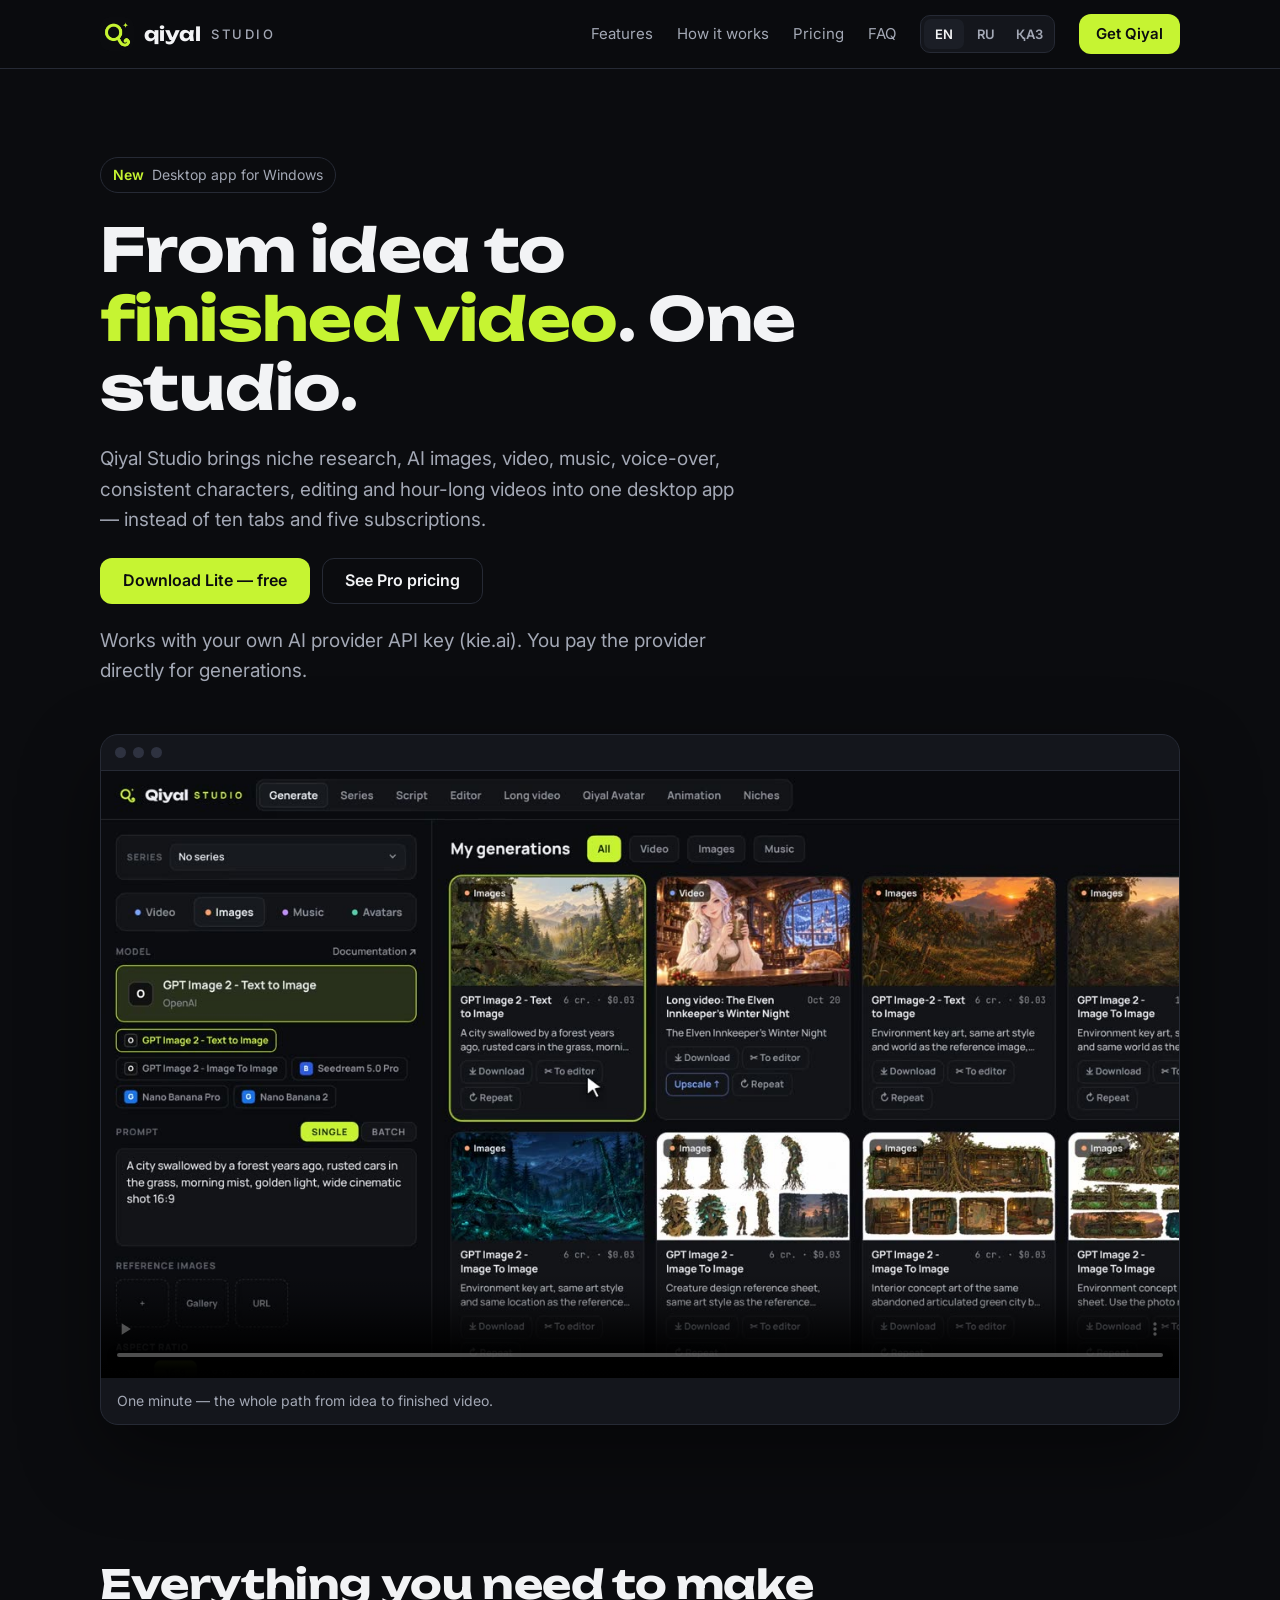
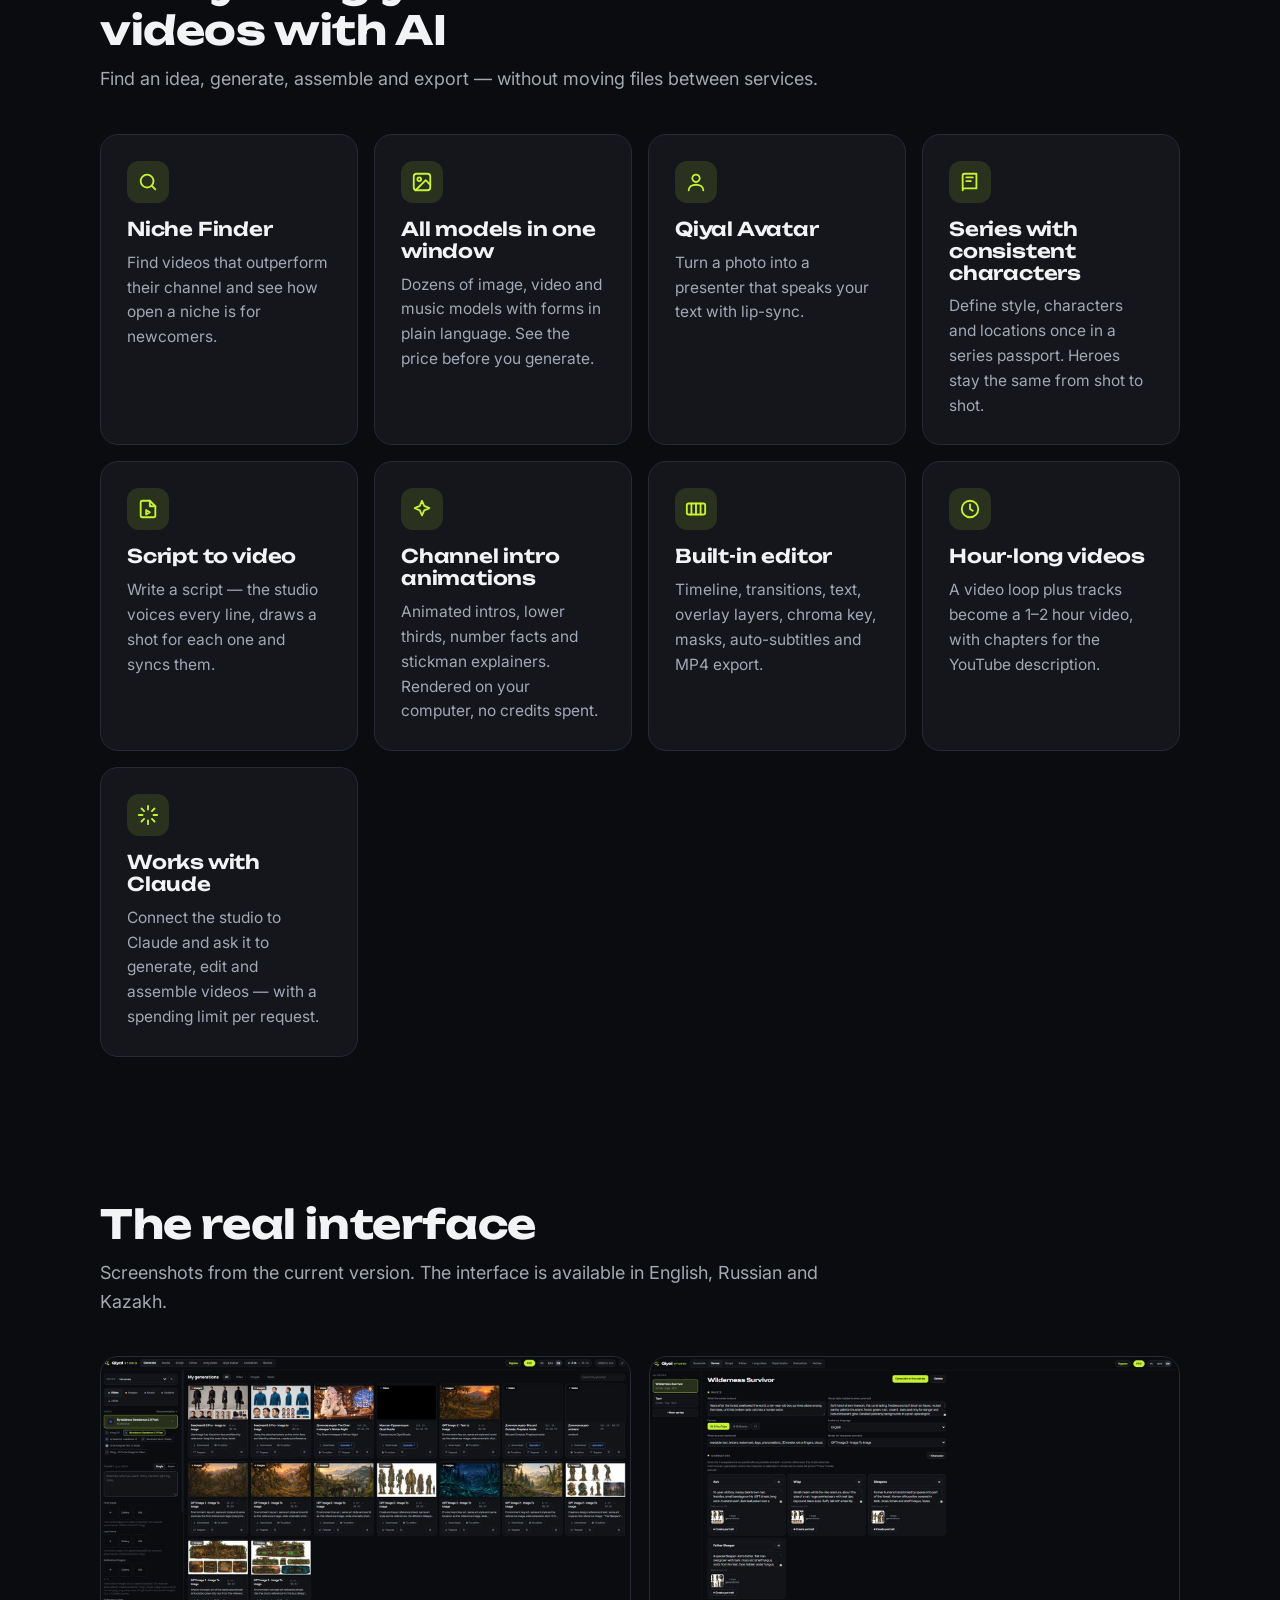
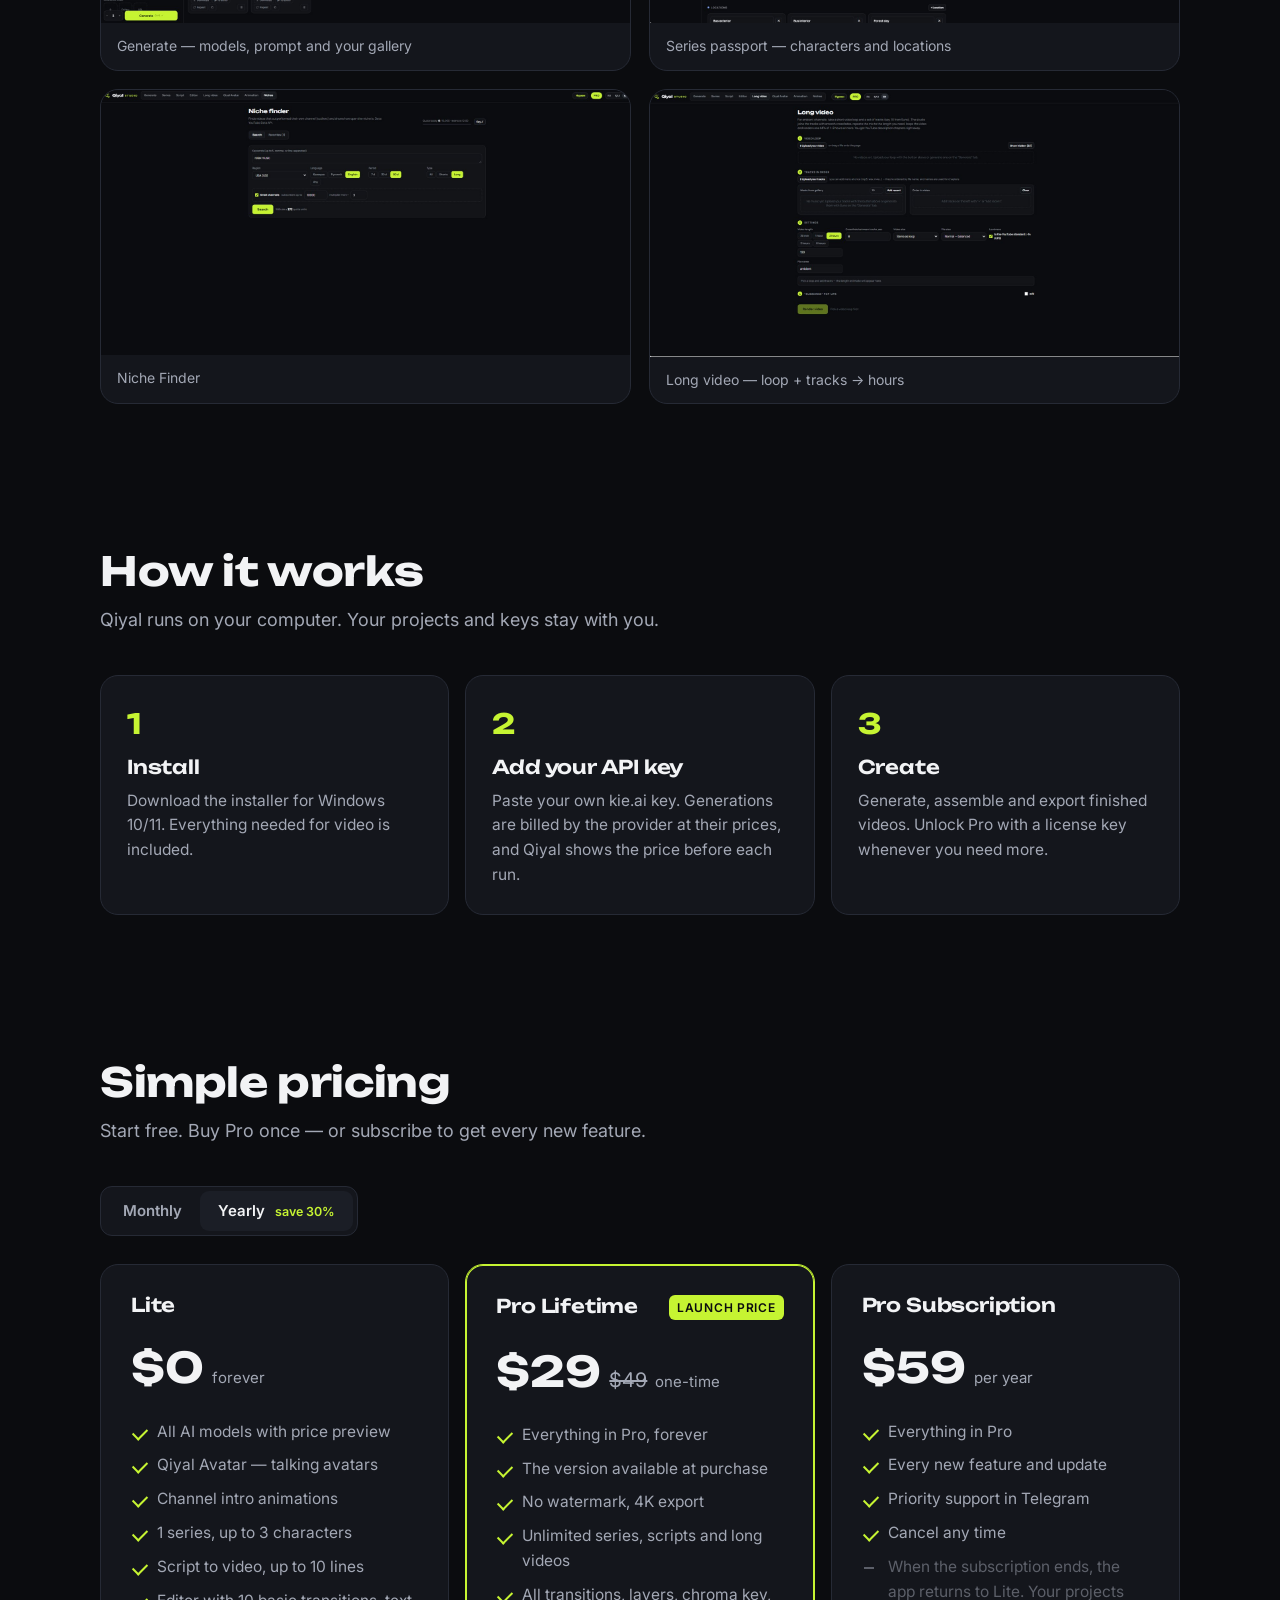
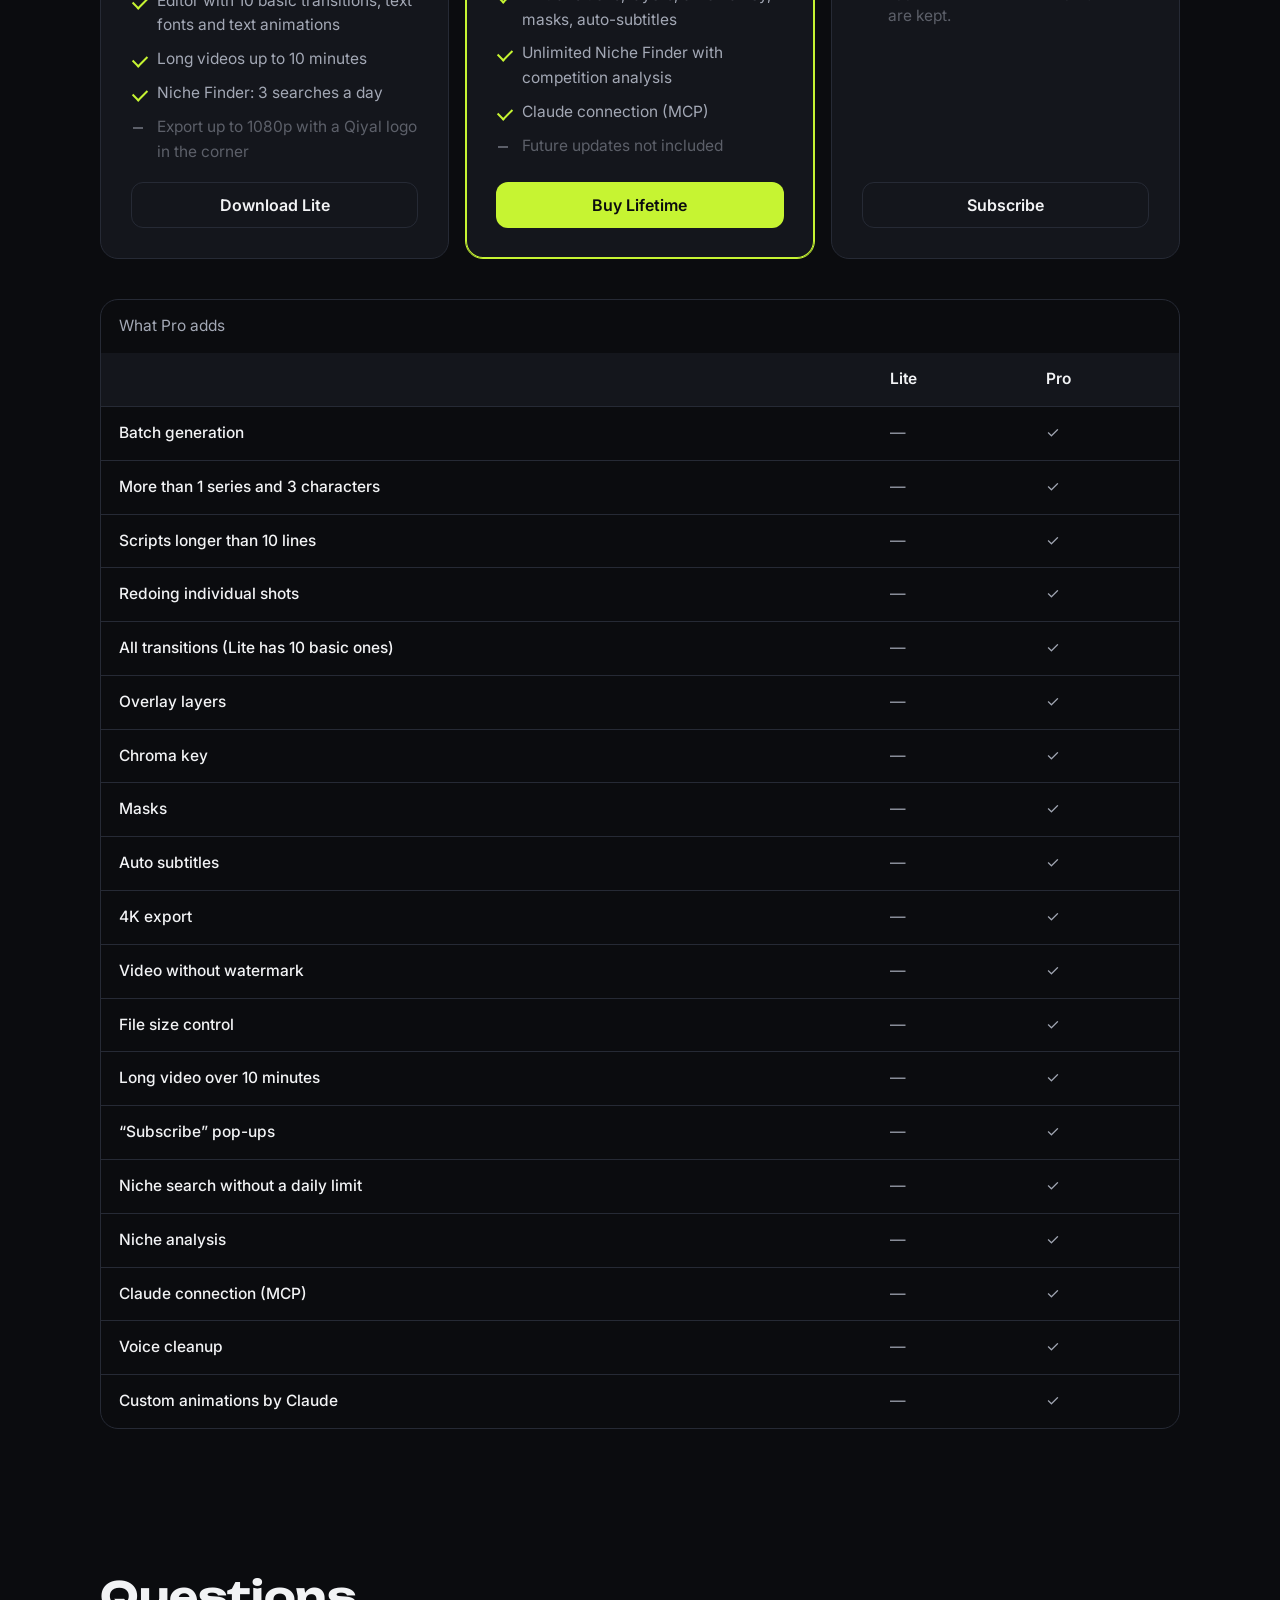
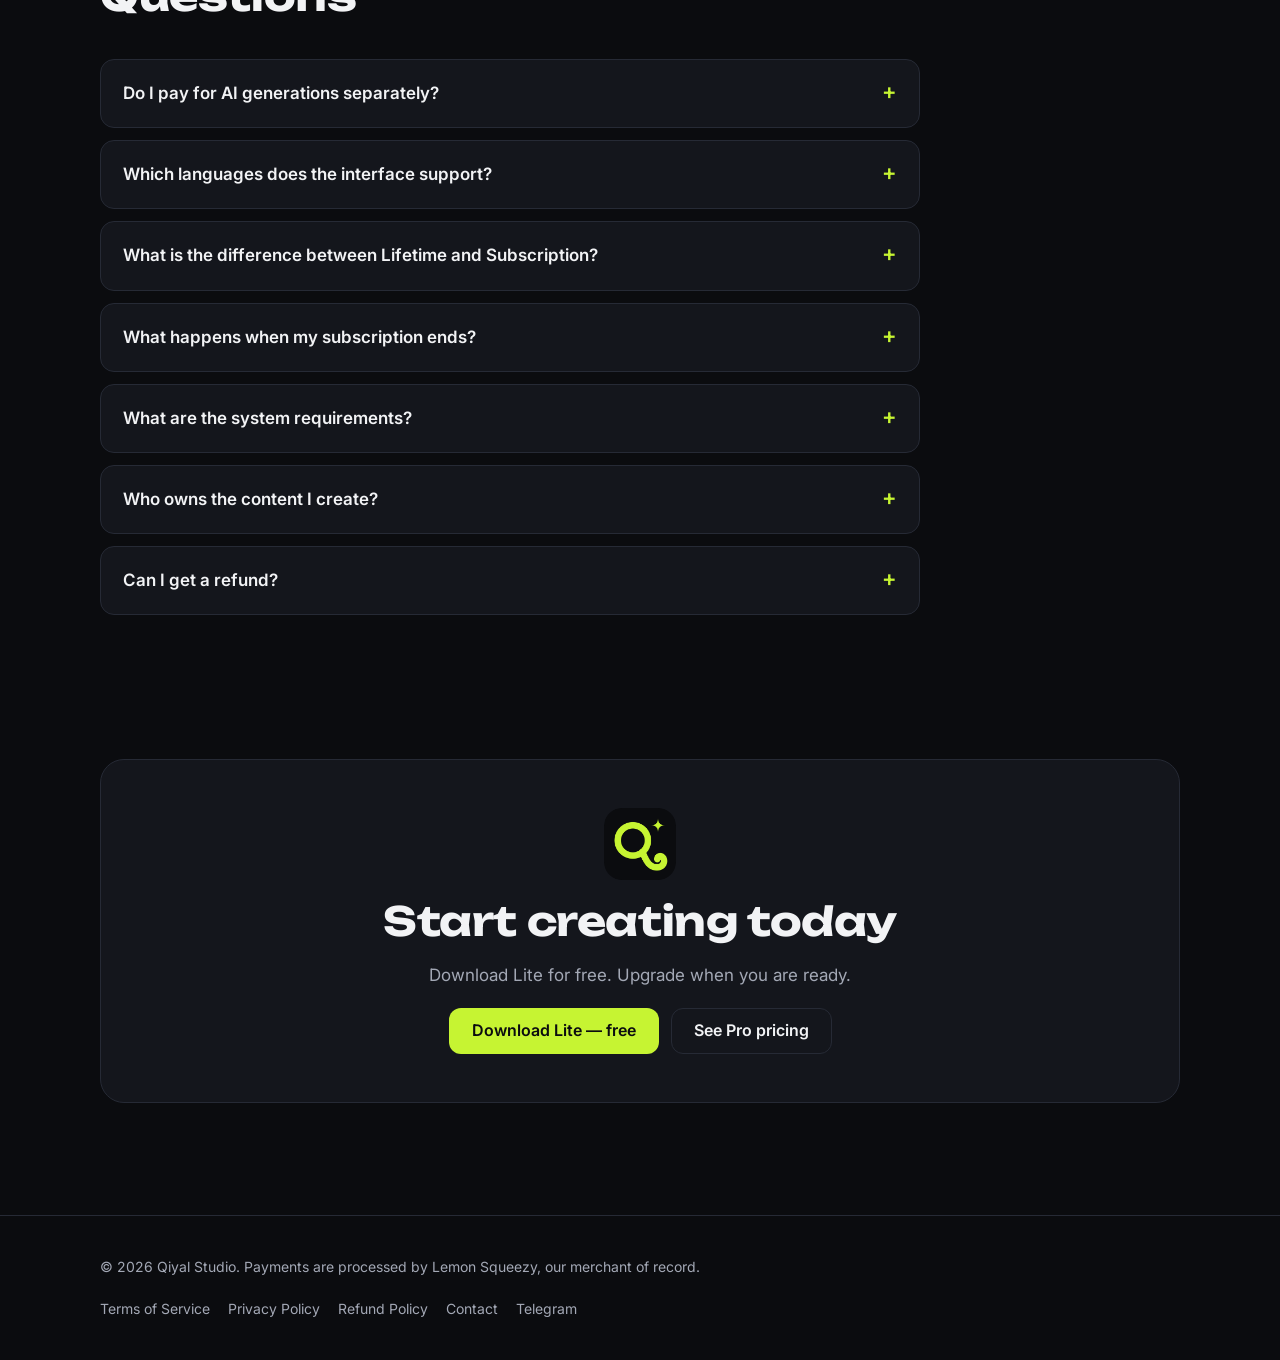
==== index.html @ 86a0d2f8 "Add Qiyal Studio website (EN/RU/KZ) Co-Authored-By: Claude Opus 5.5 <noreply@anthropic.com> Claude-S" ====
<!doctype html>
<html lang="en">
<head>
<meta charset="utf-8">
<meta name="viewport" content="width=device-width, initial-scale=1">
<title>Qiyal Studio — AI content studio for Windows</title>
<meta name="description" content="One desktop app for AI images, video, music, voice, consistent characters, editing and hour-long videos. Bring your own API key.">
<link rel="icon" type="image/png" href="assets/favicon.png">
<link rel="alternate" hreflang="en" href="index.html"><link rel="alternate" hreflang="ru" href="ru/index.html"><link rel="alternate" hreflang="kk" href="kk/index.html">
<link rel="preconnect" href="https://fonts.googleapis.com">
<link rel="preconnect" href="https://fonts.gstatic.com" crossorigin>
<link href="https://fonts.googleapis.com/css2?family=Inter:wght@400;500;600&family=Unbounded:wght@600;700&display=swap" rel="stylesheet">
<link rel="stylesheet" href="style.css">
</head>
<body><script>(function(){try{if(localStorage.getItem('qiyal_lang'))return;var n=(navigator.language||'').toLowerCase();if(n.indexOf('kk')===0)location.replace('kk/');else if(n.indexOf('ru')===0)location.replace('ru/');}catch(e){}})();</script><header class="nav"><div class="wrap">
<a class="brand" href="index.html"><img src="assets/logo.png" alt="">qiyal <span>studio</span></a>
<nav class="nav-links" aria-label="Main"><a href="#features">Features</a><a href="#how">How it works</a><a href="#pricing">Pricing</a><a href="#faq">FAQ</a><div class="langsw" role="group" aria-label="Language"><a href="index.html" data-lang="en" class="on" aria-current="true">EN</a><a href="ru/index.html" data-lang="ru">RU</a><a href="kk/index.html" data-lang="kk">ҚАЗ</a></div><a class="btn btn-primary btn-sm" href="#pricing">Get Qiyal</a></nav>
</div></header>
<main>
<section class="hero"><div class="wrap">
 <div class="hero-copy">
  <span class="eyebrow"><b>New</b> Desktop app for Windows</span>
  <h1>From idea to <em>finished video</em>. One studio.</h1>
  <p>Qiyal Studio brings niche research, AI images, video, music, voice-over, consistent characters, editing and hour-long videos into one desktop app — instead of ten tabs and five subscriptions.</p>
  <div class="cta-row"><a class="btn btn-primary" href="#download">Download Lite — free</a><a class="btn btn-ghost" href="#pricing">See Pro pricing</a></div>
  <p class="note">Works with your own AI provider API key (kie.ai). You pay the provider directly for generations.</p>
 </div>
 <figure class="shot videoshot"><div class="shot-bar" aria-hidden="true"><i></i><i></i><i></i></div>
  <video src="assets/promo_en.mp4" poster="assets/poster_en.jpg" autoplay muted loop playsinline controls preload="metadata" width="1280" height="720"></video>
  <figcaption>One minute — the whole path from idea to finished video.</figcaption></figure>
</div></section>

<section id="features"><div class="wrap">
 <div class="section-head"><h2>Everything you need to make videos with AI</h2><p>Find an idea, generate, assemble and export — without moving files between services.</p></div>
 <div class="grid"><article class="card"><div class="icon"><svg viewBox="0 0 24 24" fill="none" stroke="currentColor" stroke-width="2" stroke-linecap="round" stroke-linejoin="round" aria-hidden="true"><circle cx="11" cy="11" r="7"/><path d="m20 20-3.5-3.5"/></svg></div><h3>Niche Finder</h3><p>Find videos that outperform their channel and see how open a niche is for newcomers.</p></article><article class="card"><div class="icon"><svg viewBox="0 0 24 24" fill="none" stroke="currentColor" stroke-width="2" stroke-linecap="round" stroke-linejoin="round" aria-hidden="true"><rect x="3" y="3" width="18" height="18" rx="3"/><circle cx="9" cy="9" r="2"/><path d="m21 15-5-5L5 21"/></svg></div><h3>All models in one window</h3><p>Dozens of image, video and music models with forms in plain language. See the price before you generate.</p></article><article class="card"><div class="icon"><svg viewBox="0 0 24 24" fill="none" stroke="currentColor" stroke-width="2" stroke-linecap="round" stroke-linejoin="round" aria-hidden="true"><circle cx="12" cy="8" r="4"/><path d="M4 21c0-4 4-6 8-6s8 2 8 6"/></svg></div><h3>Qiyal Avatar</h3><p>Turn a photo into a presenter that speaks your text with lip-sync.</p></article><article class="card"><div class="icon"><svg viewBox="0 0 24 24" fill="none" stroke="currentColor" stroke-width="2" stroke-linecap="round" stroke-linejoin="round" aria-hidden="true"><path d="M4 19.5V5a2 2 0 0 1 2-2h13v16H6a2 2 0 0 0-2 2"/><path d="M8 7h7M8 11h5"/></svg></div><h3>Series with consistent characters</h3><p>Define style, characters and locations once in a series passport. Heroes stay the same from shot to shot.</p></article><article class="card"><div class="icon"><svg viewBox="0 0 24 24" fill="none" stroke="currentColor" stroke-width="2" stroke-linecap="round" stroke-linejoin="round" aria-hidden="true"><path d="M14 3H6a2 2 0 0 0-2 2v14a2 2 0 0 0 2 2h12a2 2 0 0 0 2-2V9z"/><path d="M14 3v6h6"/><path d="m10 13 4 2.5-4 2.5z"/></svg></div><h3>Script to video</h3><p>Write a script — the studio voices every line, draws a shot for each one and syncs them.</p></article><article class="card"><div class="icon"><svg viewBox="0 0 24 24" fill="none" stroke="currentColor" stroke-width="2" stroke-linecap="round" stroke-linejoin="round" aria-hidden="true"><path d="M12 3l2.4 5.6L20 11l-5.6 2.4L12 19l-2.4-5.6L4 11l5.6-2.4z"/></svg></div><h3>Channel intro animations</h3><p>Animated intros, lower thirds, number facts and stickman explainers. Rendered on your computer, no credits spent.</p></article><article class="card"><div class="icon"><svg viewBox="0 0 24 24" fill="none" stroke="currentColor" stroke-width="2" stroke-linecap="round" stroke-linejoin="round" aria-hidden="true"><rect x="2" y="6" width="20" height="12" rx="2"/><path d="M7 6v12M12 6v12M17 6v12"/></svg></div><h3>Built-in editor</h3><p>Timeline, transitions, text, overlay layers, chroma key, masks, auto-subtitles and MP4 export.</p></article><article class="card"><div class="icon"><svg viewBox="0 0 24 24" fill="none" stroke="currentColor" stroke-width="2" stroke-linecap="round" stroke-linejoin="round" aria-hidden="true"><circle cx="12" cy="12" r="9"/><path d="M12 7v5l3 2"/></svg></div><h3>Hour-long videos</h3><p>A video loop plus tracks become a 1–2 hour video, with chapters for the YouTube description.</p></article><article class="card"><div class="icon"><svg viewBox="0 0 24 24" fill="none" stroke="currentColor" stroke-width="2" stroke-linecap="round" stroke-linejoin="round" aria-hidden="true"><path d="M12 2v4M12 18v4M4.9 4.9l2.8 2.8M16.3 16.3l2.8 2.8M2 12h4M18 12h4M4.9 19.1l2.8-2.8M16.3 7.7l2.8-2.8"/></svg></div><h3>Works with Claude</h3><p>Connect the studio to Claude and ask it to generate, edit and assemble videos — with a spending limit per request.</p></article></div>
</div></section>

<section><div class="wrap">
 <div class="section-head"><h2>The real interface</h2><p>Screenshots from the current version. The interface is available in English, Russian and Kazakh.</p></div>
 <div class="shots"><figure class="shotfig"><img src="assets/screens/generate.jpg" alt="Generate — models, prompt and your gallery" loading="lazy" width="1600" height="800"><figcaption>Generate — models, prompt and your gallery</figcaption></figure><figure class="shotfig"><img src="assets/screens/series.jpg" alt="Series passport — characters and locations" loading="lazy" width="1600" height="800"><figcaption>Series passport — characters and locations</figcaption></figure><figure class="shotfig"><img src="assets/screens/niches.jpg" alt="Niche Finder" loading="lazy" width="1600" height="800"><figcaption>Niche Finder</figcaption></figure><figure class="shotfig"><img src="assets/screens/long.jpg" alt="Long video — loop + tracks → hours" loading="lazy" width="1600" height="800"><figcaption>Long video — loop + tracks → hours</figcaption></figure></div>
</div></section>

<section id="how"><div class="wrap">
 <div class="section-head"><h2>How it works</h2><p>Qiyal runs on your computer. Your projects and keys stay with you.</p></div>
 <div class="steps"><div class="step"><h3>Install</h3><p>Download the installer for Windows 10/11. Everything needed for video is included.</p></div><div class="step"><h3>Add your API key</h3><p>Paste your own kie.ai key. Generations are billed by the provider at their prices, and Qiyal shows the price before each run.</p></div><div class="step"><h3>Create</h3><p>Generate, assemble and export finished videos. Unlock Pro with a license key whenever you need more.</p></div></div>
</div></section>

<section id="pricing"><div class="wrap">
 <div class="section-head"><h2>Simple pricing</h2><p>Start free. Buy Pro once — or subscribe to get every new feature.</p></div>
 <div class="toggle" role="group"><button type="button" id="bill-month" aria-pressed="false">Monthly</button><button type="button" id="bill-year" aria-pressed="true">Yearly <small>save 30%</small></button></div>
 <div class="plans">
  <div class="plan"><div class="plan-top"><h3>Lite</h3></div><div class="price"><b>$0</b><span>forever</span></div><ul><li>All AI models with price preview</li><li>Qiyal Avatar — talking avatars</li><li>Channel intro animations</li><li>1 series, up to 3 characters</li><li>Script to video, up to 10 lines</li><li>Editor with 10 basic transitions, text fonts and text animations</li><li>Long videos up to 10 minutes</li><li>Niche Finder: 3 searches a day</li><li class="no">Export up to 1080p with a Qiyal logo in the corner</li></ul><a class="btn btn-ghost" id="download" href="https://t.me/qiyal_studio">Download Lite</a></div>
  <div class="plan featured"><div class="plan-top"><h3>Pro Lifetime</h3><span class="tag">Launch price</span></div><div class="price"><b>$29</b><s>$49</s><span>one-time</span></div><ul><li>Everything in Pro, forever</li><li>The version available at purchase</li><li>No watermark, 4K export</li><li>Unlimited series, scripts and long videos</li><li>All transitions, layers, chroma key, masks, auto-subtitles</li><li>Unlimited Niche Finder with competition analysis</li><li>Claude connection (MCP)</li><li class="no">Future updates not included</li></ul><a class="btn btn-primary" href="https://t.me/qiyal_studio">Buy Lifetime</a></div>
  <div class="plan"><div class="plan-top"><h3>Pro Subscription</h3></div><div class="price"><b id="sub-price">$59</b><span id="sub-period">per year</span></div><ul><li>Everything in Pro</li><li>Every new feature and update</li><li>Priority support in Telegram</li><li>Cancel any time</li><li class="no">When the subscription ends, the app returns to Lite. Your projects are kept.</li></ul><a class="btn btn-ghost" id="sub-btn" href="https://t.me/qiyal_studio">Subscribe</a></div>
 </div>
 <div class="table-box"><table><caption class="muted" style="text-align:left;padding:14px 18px;caption-side:top">What Pro adds</caption>
  <thead><tr><th scope="col"></th><th scope="col">Lite</th><th scope="col">Pro</th></tr></thead><tbody><tr><td>Batch generation</td><td>—</td><td>✓</td></tr><tr><td>More than 1 series and 3 characters</td><td>—</td><td>✓</td></tr><tr><td>Scripts longer than 10 lines</td><td>—</td><td>✓</td></tr><tr><td>Redoing individual shots</td><td>—</td><td>✓</td></tr><tr><td>All transitions (Lite has 10 basic ones)</td><td>—</td><td>✓</td></tr><tr><td>Overlay layers</td><td>—</td><td>✓</td></tr><tr><td>Chroma key</td><td>—</td><td>✓</td></tr><tr><td>Masks</td><td>—</td><td>✓</td></tr><tr><td>Auto subtitles</td><td>—</td><td>✓</td></tr><tr><td>4K export</td><td>—</td><td>✓</td></tr><tr><td>Video without watermark</td><td>—</td><td>✓</td></tr><tr><td>File size control</td><td>—</td><td>✓</td></tr><tr><td>Long video over 10 minutes</td><td>—</td><td>✓</td></tr><tr><td>“Subscribe” pop-ups</td><td>—</td><td>✓</td></tr><tr><td>Niche search without a daily limit</td><td>—</td><td>✓</td></tr><tr><td>Niche analysis</td><td>—</td><td>✓</td></tr><tr><td>Claude connection (MCP)</td><td>—</td><td>✓</td></tr><tr><td>Voice cleanup</td><td>—</td><td>✓</td></tr><tr><td>Custom animations by Claude</td><td>—</td><td>✓</td></tr></tbody></table></div>
</div></section>

<section id="faq"><div class="wrap"><div class="section-head"><h2>Questions</h2></div><div class="faq"><details><summary>Do I pay for AI generations separately?</summary><p>Yes. Qiyal uses your own API key from the AI provider (kie.ai), and generations are billed by the provider at their prices. Qiyal shows the price before each run. The Qiyal license covers the software only.</p></details><details><summary>Which languages does the interface support?</summary><p>English, Russian and Kazakh. You can switch the language at any time in the top bar.</p></details><details><summary>What is the difference between Lifetime and Subscription?</summary><p>Lifetime is a one-time payment: you keep the Pro version that is current at purchase forever, without future updates. Subscription gives you Pro plus every update while it is active. You can move from Lifetime to Subscription at any time.</p></details><details><summary>What happens when my subscription ends?</summary><p>The app switches back to Lite. Your projects, series and files stay on your computer, and Pro unlocks again as soon as you renew.</p></details><details><summary>What are the system requirements?</summary><p>Windows 10 or 11 (64-bit) and an internet connection for AI generation and license activation. Editing, animation and export run on your computer.</p></details><details><summary>Who owns the content I create?</summary><p>You do. Rights to AI-generated outputs are also subject to the terms of the AI provider and the specific model you use.</p></details><details><summary>Can I get a refund?</summary><p>Yes — within 14 days of purchase. See the <a href="refund.html">Refund Policy</a>.</p></details></div></div></section>

<section><div class="wrap"><div class="cta">
 <img src="assets/logo.png" alt="" width="72" height="72" style="border-radius:18px">
 <h2>Start creating today</h2><p class="muted">Download Lite for free. Upgrade when you are ready.</p>
 <div class="cta-row" style="justify-content:center"><a class="btn btn-primary" href="https://t.me/qiyal_studio">Download Lite — free</a><a class="btn btn-ghost" href="#pricing">See Pro pricing</a></div>
</div></div></section>
</main>
<footer><div class="wrap">
<div>© 2026 Qiyal Studio. Payments are processed by Lemon Squeezy, our merchant of record.</div>
<nav aria-label="Legal"><a href="terms.html">Terms of Service</a><a href="privacy.html">Privacy Policy</a><a href="refund.html">Refund Policy</a><a href="mailto:studioqiyal@gmail.com">Contact</a><a href="https://t.me/qiyal_studio">Telegram</a></nav>
</div></footer>
<script>
document.querySelectorAll('.langsw a').forEach(a=>a.addEventListener('click',()=>{try{localStorage.setItem('qiyal_lang',a.dataset.lang)}catch(e){}}));
</script>
<script>
(function(){var m=document.getElementById('bill-month'),y=document.getElementById('bill-year'),pr=document.getElementById('sub-price'),pe=document.getElementById('sub-period'),b=document.getElementById('sub-btn');
function set(yr){y.setAttribute('aria-pressed',yr);m.setAttribute('aria-pressed',!yr);pr.textContent=yr?'$59':'$7';pe.textContent=yr?"per year":"per month";b.setAttribute('href',yr?'https://t.me/qiyal_studio':'https://t.me/qiyal_studio')}
m.addEventListener('click',function(){set(false)});y.addEventListener('click',function(){set(true)})})();
</script>
</body></html>
---- style.css ----
:root{
  --bg:#0B0C0F;
  --surface:#14161C;
  --surface-2:#1B1E26;
  --line:#262A35;
  --text:#F2F3F5;
  --muted:#A3A8B5;
  --accent:#C6F432;
  --accent-ink:#0B0C0F;
  --radius:18px;
  --max:1120px;
}
*{box-sizing:border-box}
html{scroll-behavior:smooth}
body{margin:0;background:var(--bg);color:var(--text);font-family:Inter,system-ui,-apple-system,"Segoe UI",sans-serif;font-size:17px;line-height:1.6;-webkit-font-smoothing:antialiased}
img{max-width:100%;display:block}
a{color:var(--accent);text-decoration:none}
a:hover{text-decoration:underline}
h1,h2,h3{font-family:Unbounded,Inter,sans-serif;line-height:1.15;margin:0;letter-spacing:-0.01em}
h1{font-size:clamp(34px,6vw,60px);font-weight:700}
h2{font-size:clamp(26px,4vw,40px);font-weight:700}
h3{font-size:19px;font-weight:600}
p{margin:0}
.wrap{max-width:var(--max);margin:0 auto;padding:0 20px}
.muted{color:var(--muted)}

/* nav */
.nav{position:sticky;top:0;z-index:10;background:rgba(11,12,15,.85);backdrop-filter:blur(10px);border-bottom:1px solid var(--line)}
.nav .wrap{display:flex;align-items:center;justify-content:space-between;gap:16px;height:68px}
.brand{display:flex;align-items:center;gap:10px;color:var(--text);font-family:Unbounded,sans-serif;font-weight:700;font-size:19px}
.brand:hover{text-decoration:none}
.brand img{width:34px;height:34px;border-radius:9px}
.brand span{color:var(--muted);font-family:Inter,sans-serif;font-weight:500;font-size:13px;letter-spacing:.2em;text-transform:uppercase}
.nav-links{display:flex;align-items:center;gap:24px}
.nav-links a{color:var(--muted);font-size:15px}
.nav-links a:hover{color:var(--text);text-decoration:none}
.nav-links a.btn-primary,.nav-links a.btn-primary:hover{color:var(--accent-ink)}
@media (max-width:720px){.nav-links a:not(.btn){display:none}}

/* buttons */
.btn{display:inline-flex;align-items:center;justify-content:center;gap:8px;min-height:46px;padding:0 22px;border-radius:12px;font-weight:600;font-size:16px;border:1px solid transparent;cursor:pointer;transition:transform .15s ease,background .15s ease}
.btn:hover{text-decoration:none;transform:translateY(-1px)}
.btn-primary{background:var(--accent);color:var(--accent-ink)}
.btn-primary:hover{background:#D6FF4F}
.btn-ghost{background:transparent;color:var(--text);border-color:var(--line)}
.btn-ghost:hover{background:var(--surface)}
.btn-sm{min-height:40px;padding:0 16px;font-size:15px}

/* hero */
.hero{padding:88px 0 64px}
.hero .wrap{display:grid;gap:48px}
.eyebrow{align-self:flex-start;display:inline-flex;align-items:center;gap:8px;padding:6px 12px;border:1px solid var(--line);border-radius:999px;color:var(--muted);font-size:14px}
.eyebrow b{color:var(--accent);font-weight:600}
.hero-copy{display:flex;flex-direction:column;gap:22px;max-width:780px}
.hero-copy h1 em{font-style:normal;color:var(--accent)}
.hero-copy p{font-size:19px;color:var(--muted);max-width:640px}
.cta-row{display:flex;flex-wrap:wrap;gap:12px}
.note{font-size:14px;color:var(--muted)}
.shot{max-width:807px;border:1px solid var(--line);border-radius:var(--radius);overflow:hidden;background:var(--surface);box-shadow:0 30px 80px rgba(0,0,0,.45)}
.shot-bar{display:flex;gap:7px;padding:12px 14px;border-bottom:1px solid var(--line)}
.shot-bar i{width:11px;height:11px;border-radius:50%;background:#2E3240}

/* sections */
section{padding:72px 0}
.section-head{display:flex;flex-direction:column;gap:12px;margin-bottom:40px;max-width:720px}
.section-head p{color:var(--muted);font-size:18px}

/* features */
.grid{display:grid;gap:16px;grid-template-columns:repeat(auto-fill,minmax(250px,1fr))}
.card{background:var(--surface);border:1px solid var(--line);border-radius:var(--radius);padding:26px;display:flex;flex-direction:column;gap:10px}
.card p{color:var(--muted);font-size:15.5px}
.icon{width:42px;height:42px;border-radius:12px;background:rgba(198,244,50,.12);display:flex;align-items:center;justify-content:center;color:var(--accent);margin-bottom:6px}
.icon svg{width:22px;height:22px}
.tag{align-self:flex-start;font-size:12px;font-weight:600;letter-spacing:.06em;text-transform:uppercase;color:var(--accent-ink);background:var(--accent);padding:3px 8px;border-radius:6px}

/* steps */
.steps{display:grid;gap:16px;grid-template-columns:repeat(auto-fit,minmax(240px,1fr));counter-reset:step}
.step{background:var(--surface);border:1px solid var(--line);border-radius:var(--radius);padding:26px;display:flex;flex-direction:column;gap:10px}
.step::before{counter-increment:step;content:counter(step);font-family:Unbounded,sans-serif;font-weight:700;font-size:28px;color:var(--accent)}
.step p{color:var(--muted);font-size:15.5px}

/* split */
.split{display:grid;gap:40px;align-items:center;grid-template-columns:repeat(auto-fit,minmax(300px,1fr))}
.split ul{margin:20px 0 0;padding:0;list-style:none;display:flex;flex-direction:column;gap:10px}
.split li{padding-left:28px;position:relative;color:var(--muted)}
.split li::before{content:"";position:absolute;left:0;top:9px;width:14px;height:8px;border-left:2px solid var(--accent);border-bottom:2px solid var(--accent);transform:rotate(-45deg)}

/* pricing */
.toggle{display:inline-flex;padding:4px;border:1px solid var(--line);border-radius:12px;background:var(--surface);margin-bottom:28px}
.toggle button{min-height:40px;padding:0 18px;border:0;border-radius:9px;background:transparent;color:var(--muted);font:inherit;font-size:15px;font-weight:600;cursor:pointer}
.toggle button[aria-pressed="true"]{background:var(--surface-2);color:var(--text)}
.toggle small{color:var(--accent);font-weight:600;margin-left:6px}
.plans{display:grid;gap:16px;grid-template-columns:repeat(auto-fit,minmax(270px,1fr))}
.plan{background:var(--surface);border:1px solid var(--line);border-radius:var(--radius);padding:30px;display:flex;flex-direction:column;gap:18px}
.plan.featured{border-color:var(--accent);box-shadow:0 0 0 1px var(--accent) inset}
.plan-top{display:flex;align-items:center;justify-content:space-between;gap:8px}
.price{display:flex;align-items:baseline;gap:8px;flex-wrap:wrap}
.price b{font-family:Unbounded,sans-serif;font-size:42px;font-weight:700}
.price s{color:var(--muted);font-size:20px}
.price span{color:var(--muted);font-size:15px}
.plan ul{margin:0;padding:0;list-style:none;display:flex;flex-direction:column;gap:9px;flex-grow:1}
.plan li{padding-left:26px;position:relative;font-size:15.5px;color:var(--muted)}
.plan li::before{content:"";position:absolute;left:2px;top:8px;width:12px;height:7px;border-left:2px solid var(--accent);border-bottom:2px solid var(--accent);transform:rotate(-45deg)}
.plan li.no{opacity:.5}
.plan li.no::before{border:0;width:10px;height:2px;top:12px;background:var(--muted);transform:none}
.plan .btn{width:100%}

/* table */
.table-box{overflow-x:auto;border:1px solid var(--line);border-radius:var(--radius);margin-top:40px}
table{width:100%;border-collapse:collapse;min-width:560px;font-size:15.5px}
th,td{padding:14px 18px;text-align:left;border-bottom:1px solid var(--line);vertical-align:top}
th{font-weight:600;background:var(--surface)}
td{color:var(--muted)}
td:first-child{color:var(--text);font-weight:500}
tr:last-child td{border-bottom:0}

/* faq */
.faq{display:flex;flex-direction:column;gap:12px;max-width:820px}
details{background:var(--surface);border:1px solid var(--line);border-radius:14px;padding:4px 22px}
summary{cursor:pointer;list-style:none;padding:16px 0;font-weight:600;display:flex;justify-content:space-between;gap:16px}
summary::-webkit-details-marker{display:none}
summary::after{content:"+";color:var(--accent);font-size:22px;line-height:1}
details[open] summary::after{content:"–"}
details p{color:var(--muted);padding-bottom:18px;font-size:15.5px}

/* cta + footer */
.cta{background:var(--surface);border:1px solid var(--line);border-radius:24px;padding:48px 32px;display:flex;flex-direction:column;align-items:center;text-align:center;gap:18px}
footer{border-top:1px solid var(--line);padding:40px 0;margin-top:40px}
footer .wrap{display:flex;flex-wrap:wrap;justify-content:space-between;gap:20px;font-size:14px;color:var(--muted)}
footer nav{display:flex;flex-wrap:wrap;gap:18px}
footer a{color:var(--muted)}
footer a:hover{color:var(--text)}

/* legal pages */
.legal{padding:64px 0}
.legal .wrap{max-width:780px}
.legal h1{font-size:clamp(30px,5vw,42px);margin-bottom:8px}
.legal h2{font-size:21px;margin:36px 0 12px}
.legal p,.legal li{color:var(--muted);font-size:16px}
.legal p+p{margin-top:12px}
.legal ul{padding-left:22px;display:flex;flex-direction:column;gap:6px}
.legal .updated{font-size:14px;margin-bottom:28px}
.legal strong{color:var(--text)}

:focus-visible{outline:2px solid var(--accent);outline-offset:3px;border-radius:6px}

/* language switch */
.langsw{display:flex;gap:2px;padding:3px;border:1px solid var(--line);border-radius:10px;background:var(--surface)}
.langsw a{min-width:40px;height:30px;padding:0 8px;border-radius:7px;display:flex;align-items:center;justify-content:center;font-size:13px;font-weight:600;color:var(--muted)}
.langsw a:hover{color:var(--text);text-decoration:none}
.langsw a.on{background:var(--surface-2);color:var(--text)}
/* video + screenshots */
.videoshot video{display:block;width:100%;height:auto;background:#000}
.videoshot figcaption,.shotfig figcaption{padding:12px 16px;color:var(--muted);font-size:14px}
figure{margin:0}
.shots{display:grid;gap:18px;grid-template-columns:repeat(auto-fit,minmax(min(100%,460px),1fr))}
.shotfig{border:1px solid var(--line);border-radius:var(--radius);overflow:hidden;background:var(--surface)}
.shotfig img{width:100%;height:auto;display:block}
.shot{max-width:none}
@media (max-width:720px){.nav .wrap{gap:8px}.brand span{display:none}.langsw a{min-width:34px;padding:0 5px}}
@media (max-width:720px){.nav-links .langsw a{display:flex}}
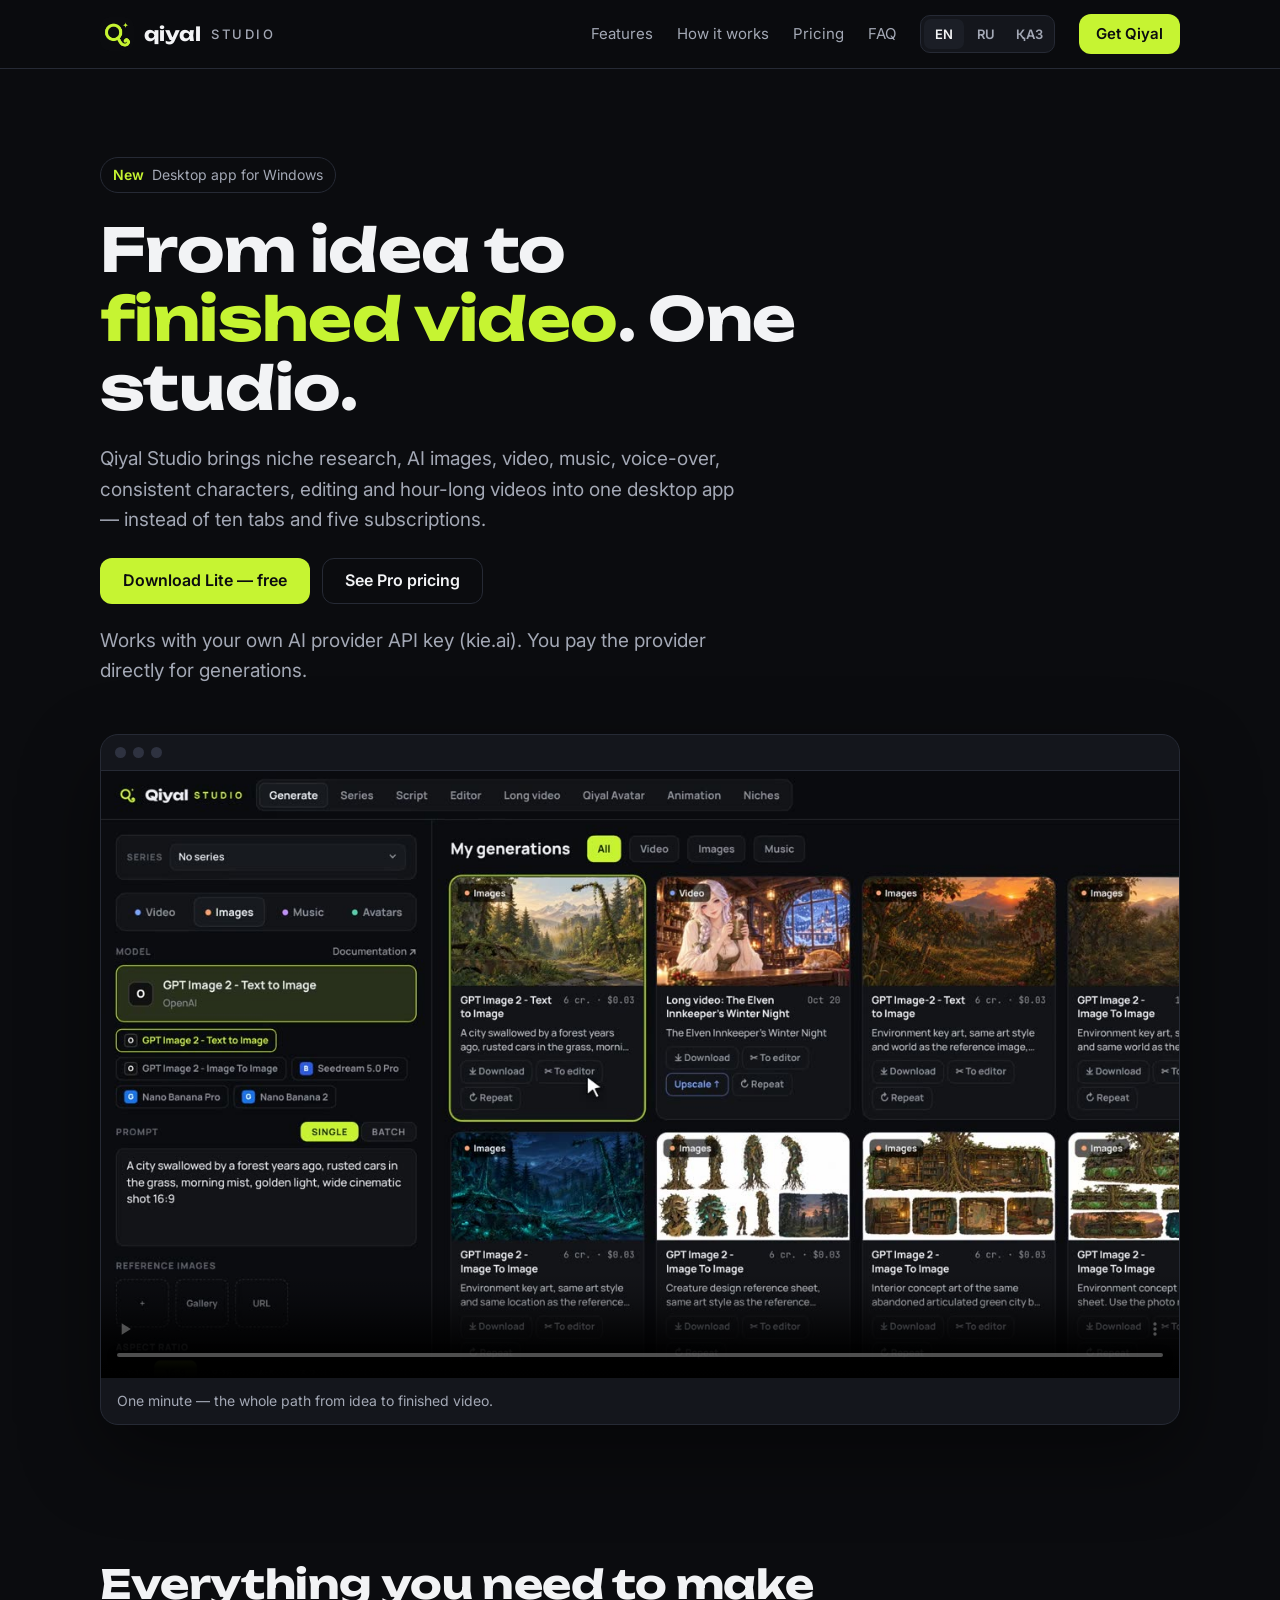
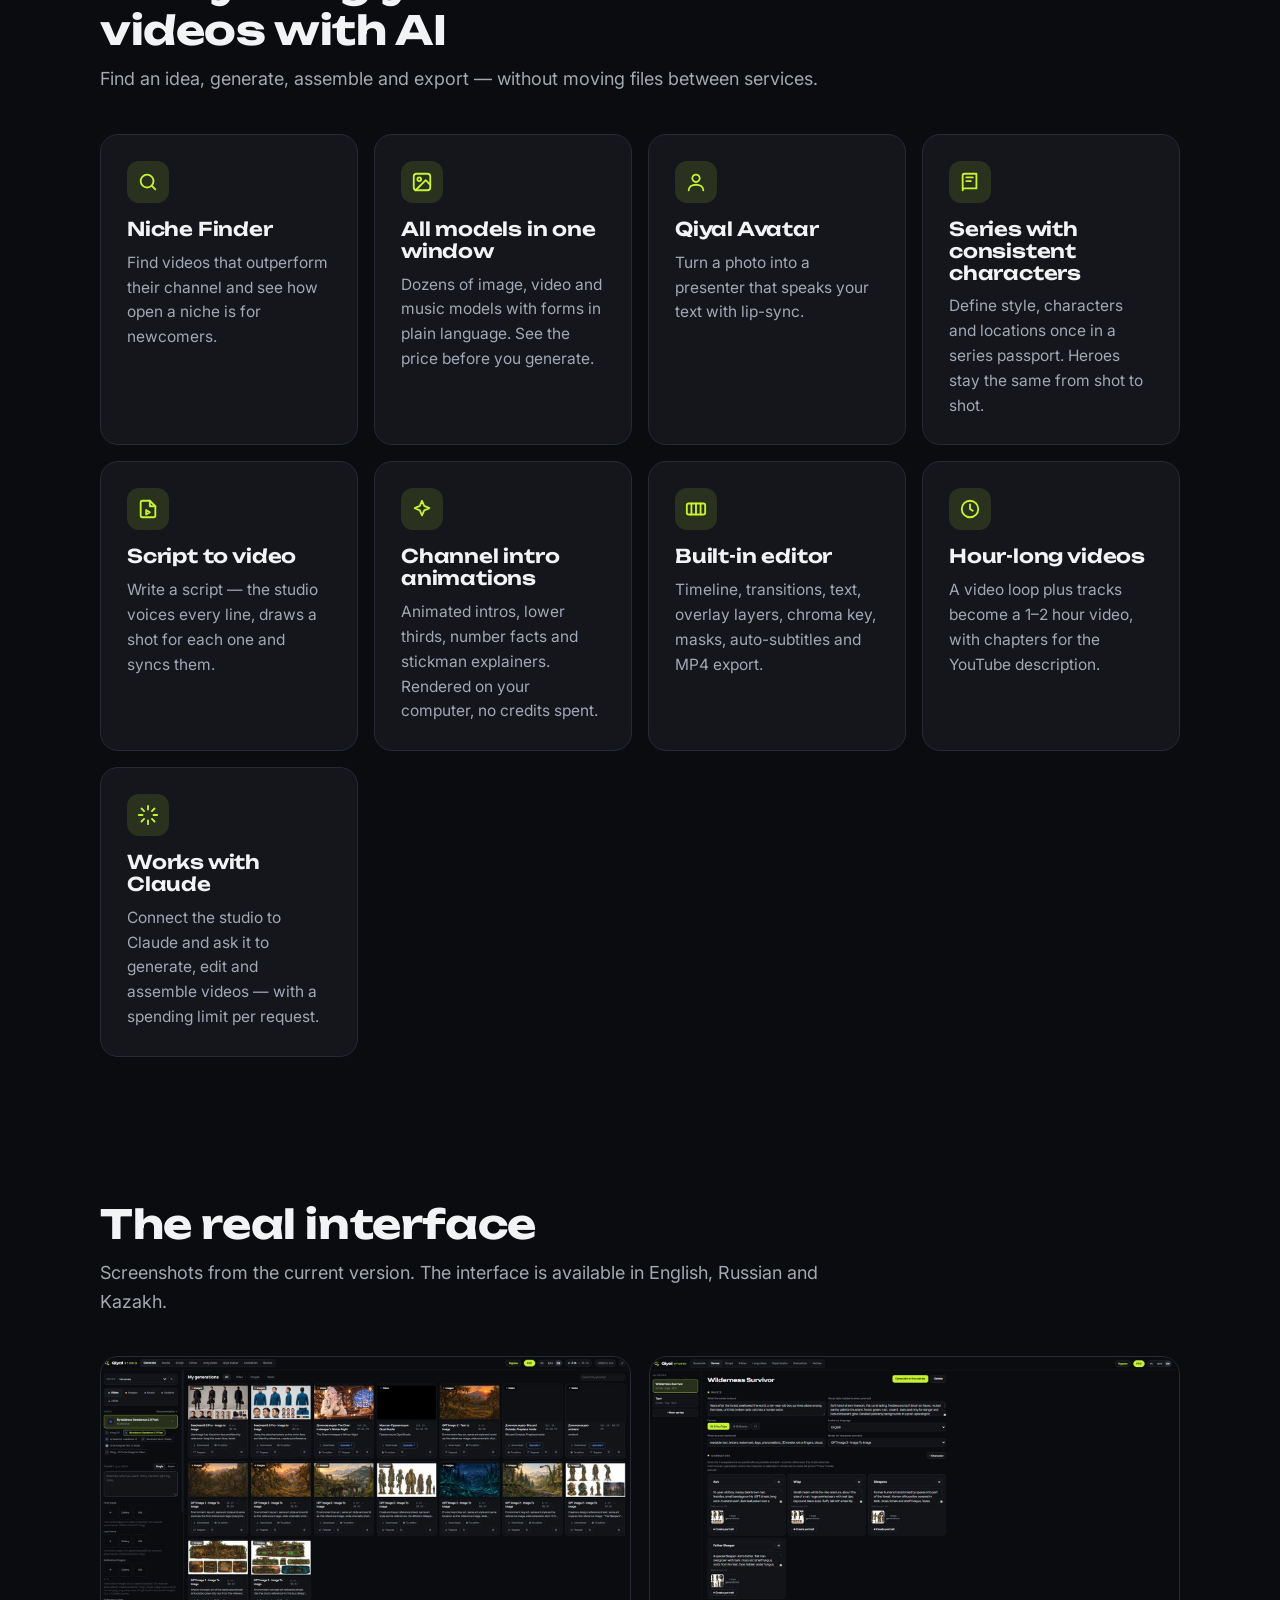
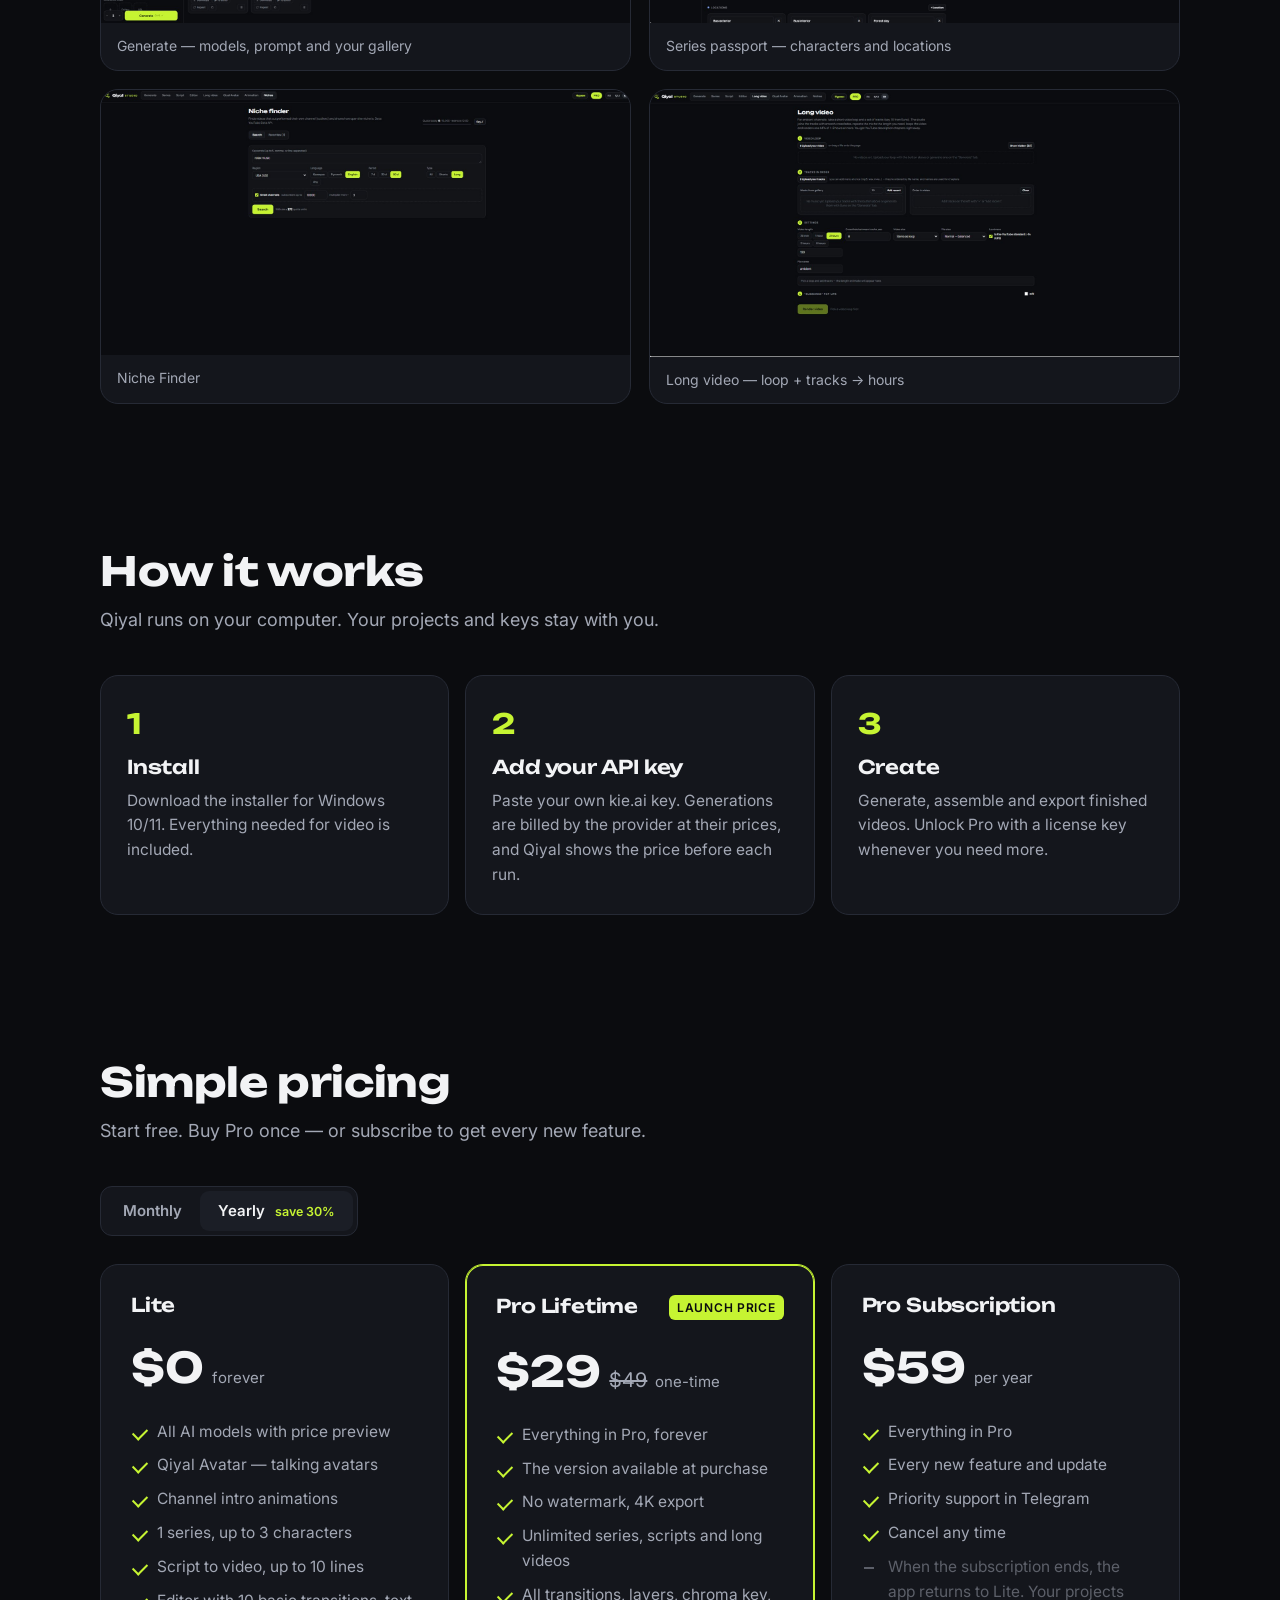
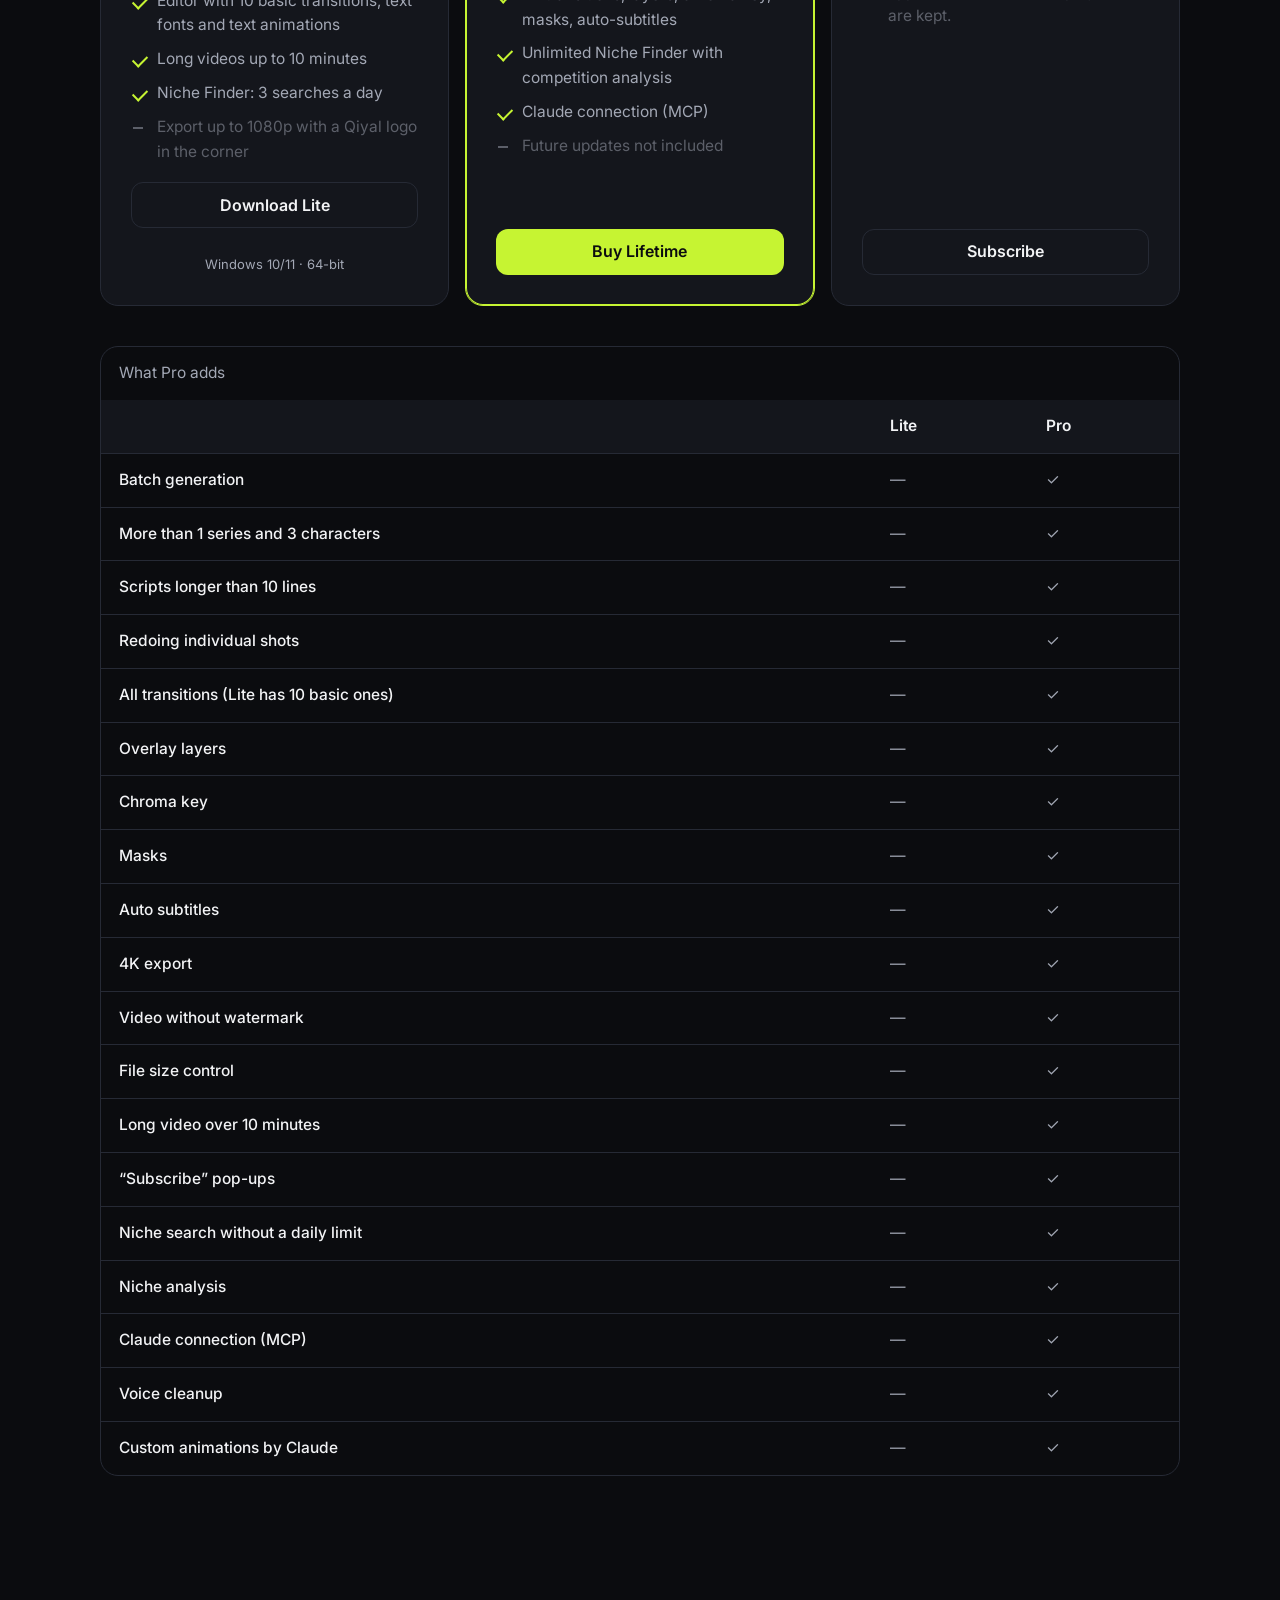
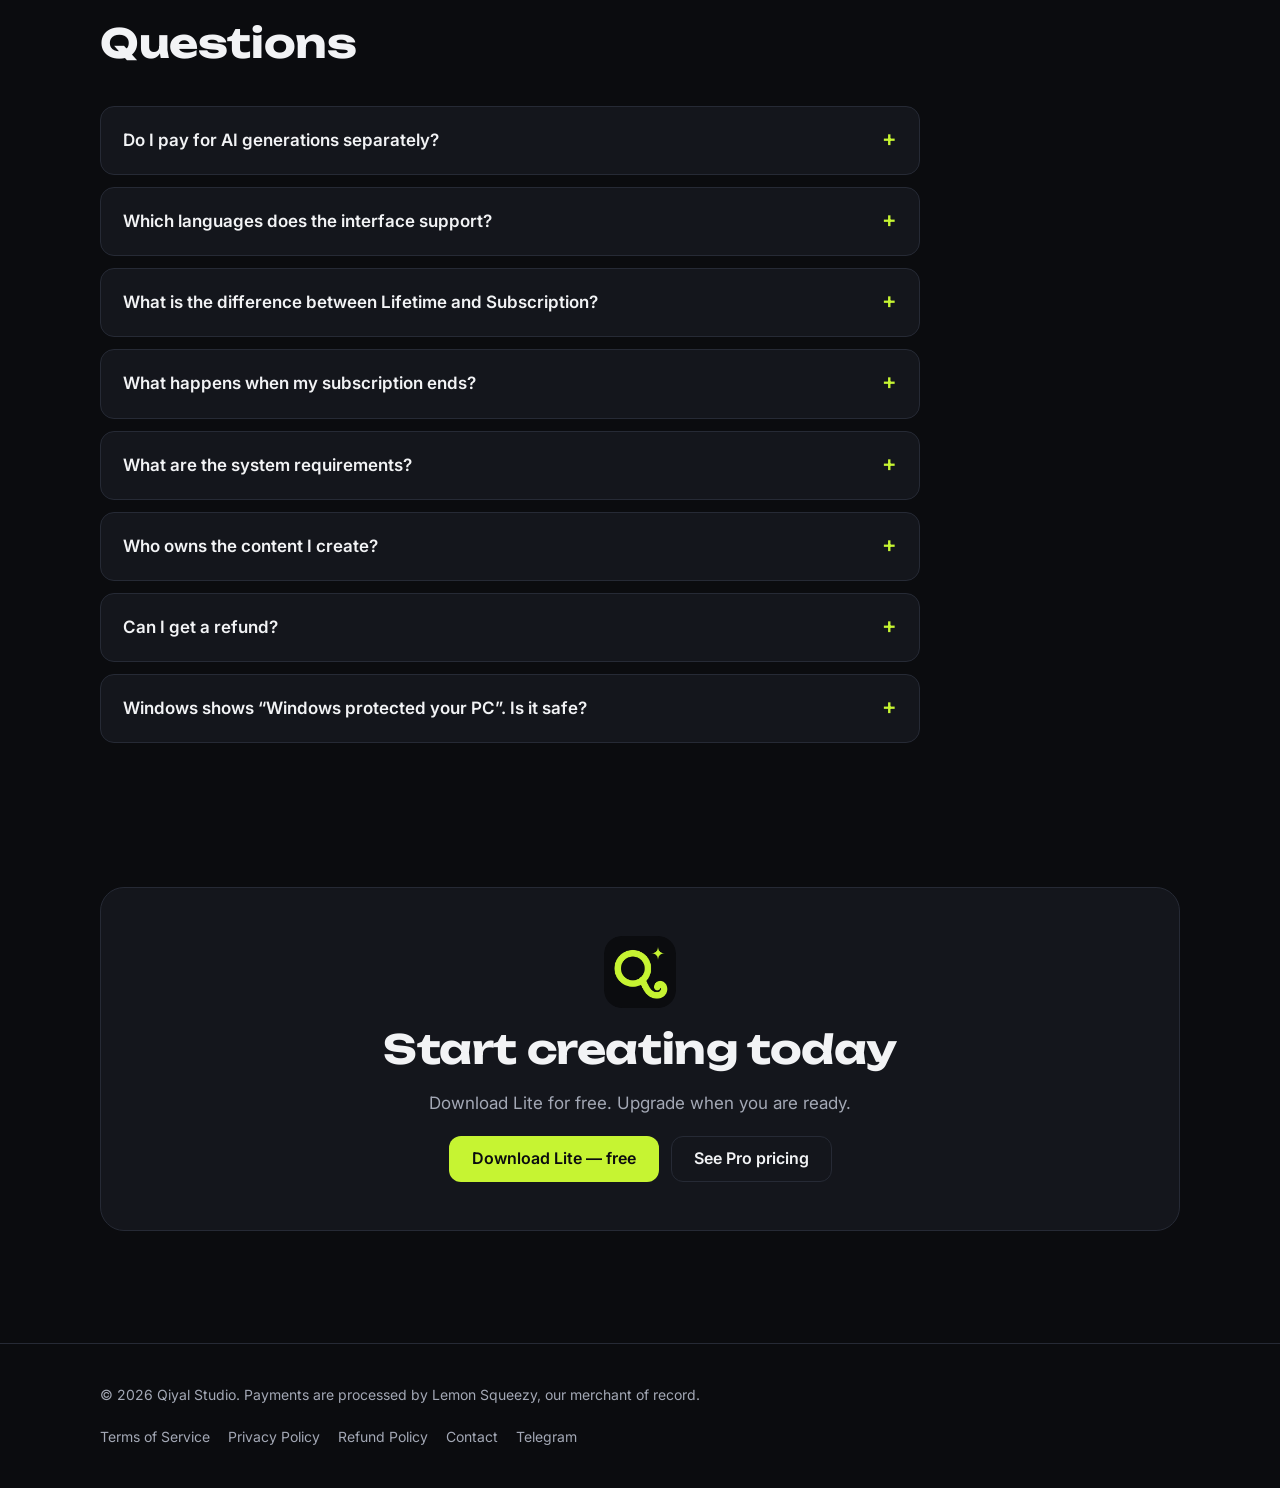
==== commit 0eb8debb: "Download Lite buttons point to the installer on GitHub Releases (latest/QiyalStudio-Setup.exe); Wind" ====
--- a/index.html
+++ b/index.html
@@ -49,7 +49,7 @@
  <div class="section-head"><h2>Simple pricing</h2><p>Start free. Buy Pro once — or subscribe to get every new feature.</p></div>
  <div class="toggle" role="group"><button type="button" id="bill-month" aria-pressed="false">Monthly</button><button type="button" id="bill-year" aria-pressed="true">Yearly <small>save 30%</small></button></div>
  <div class="plans">
-  <div class="plan"><div class="plan-top"><h3>Lite</h3></div><div class="price"><b>$0</b><span>forever</span></div><ul><li>All AI models with price preview</li><li>Qiyal Avatar — talking avatars</li><li>Channel intro animations</li><li>1 series, up to 3 characters</li><li>Script to video, up to 10 lines</li><li>Editor with 10 basic transitions, text fonts and text animations</li><li>Long videos up to 10 minutes</li><li>Niche Finder: 3 searches a day</li><li class="no">Export up to 1080p with a Qiyal logo in the corner</li></ul><a class="btn btn-ghost" id="download" href="https://t.me/qiyal_studio">Download Lite</a></div>
+  <div class="plan"><div class="plan-top"><h3>Lite</h3></div><div class="price"><b>$0</b><span>forever</span></div><ul><li>All AI models with price preview</li><li>Qiyal Avatar — talking avatars</li><li>Channel intro animations</li><li>1 series, up to 3 characters</li><li>Script to video, up to 10 lines</li><li>Editor with 10 basic transitions, text fonts and text animations</li><li>Long videos up to 10 minutes</li><li>Niche Finder: 3 searches a day</li><li class="no">Export up to 1080p with a Qiyal logo in the corner</li></ul><a class="btn btn-ghost" id="download" href="https://github.com/zhnurken/qiyal-site/releases/latest/download/QiyalStudio-Setup.exe" download>Download Lite</a><p class="muted" style="font-size:13px;margin-top:8px;text-align:center">Windows 10/11 · 64-bit</p></div>
   <div class="plan featured"><div class="plan-top"><h3>Pro Lifetime</h3><span class="tag">Launch price</span></div><div class="price"><b>$29</b><s>$49</s><span>one-time</span></div><ul><li>Everything in Pro, forever</li><li>The version available at purchase</li><li>No watermark, 4K export</li><li>Unlimited series, scripts and long videos</li><li>All transitions, layers, chroma key, masks, auto-subtitles</li><li>Unlimited Niche Finder with competition analysis</li><li>Claude connection (MCP)</li><li class="no">Future updates not included</li></ul><a class="btn btn-primary" href="https://t.me/qiyal_studio">Buy Lifetime</a></div>
   <div class="plan"><div class="plan-top"><h3>Pro Subscription</h3></div><div class="price"><b id="sub-price">$59</b><span id="sub-period">per year</span></div><ul><li>Everything in Pro</li><li>Every new feature and update</li><li>Priority support in Telegram</li><li>Cancel any time</li><li class="no">When the subscription ends, the app returns to Lite. Your projects are kept.</li></ul><a class="btn btn-ghost" id="sub-btn" href="https://t.me/qiyal_studio">Subscribe</a></div>
  </div>
@@ -57,12 +57,12 @@
   <thead><tr><th scope="col"></th><th scope="col">Lite</th><th scope="col">Pro</th></tr></thead><tbody><tr><td>Batch generation</td><td>—</td><td>✓</td></tr><tr><td>More than 1 series and 3 characters</td><td>—</td><td>✓</td></tr><tr><td>Scripts longer than 10 lines</td><td>—</td><td>✓</td></tr><tr><td>Redoing individual shots</td><td>—</td><td>✓</td></tr><tr><td>All transitions (Lite has 10 basic ones)</td><td>—</td><td>✓</td></tr><tr><td>Overlay layers</td><td>—</td><td>✓</td></tr><tr><td>Chroma key</td><td>—</td><td>✓</td></tr><tr><td>Masks</td><td>—</td><td>✓</td></tr><tr><td>Auto subtitles</td><td>—</td><td>✓</td></tr><tr><td>4K export</td><td>—</td><td>✓</td></tr><tr><td>Video without watermark</td><td>—</td><td>✓</td></tr><tr><td>File size control</td><td>—</td><td>✓</td></tr><tr><td>Long video over 10 minutes</td><td>—</td><td>✓</td></tr><tr><td>“Subscribe” pop-ups</td><td>—</td><td>✓</td></tr><tr><td>Niche search without a daily limit</td><td>—</td><td>✓</td></tr><tr><td>Niche analysis</td><td>—</td><td>✓</td></tr><tr><td>Claude connection (MCP)</td><td>—</td><td>✓</td></tr><tr><td>Voice cleanup</td><td>—</td><td>✓</td></tr><tr><td>Custom animations by Claude</td><td>—</td><td>✓</td></tr></tbody></table></div>
 </div></section>
 
-<section id="faq"><div class="wrap"><div class="section-head"><h2>Questions</h2></div><div class="faq"><details><summary>Do I pay for AI generations separately?</summary><p>Yes. Qiyal uses your own API key from the AI provider (kie.ai), and generations are billed by the provider at their prices. Qiyal shows the price before each run. The Qiyal license covers the software only.</p></details><details><summary>Which languages does the interface support?</summary><p>English, Russian and Kazakh. You can switch the language at any time in the top bar.</p></details><details><summary>What is the difference between Lifetime and Subscription?</summary><p>Lifetime is a one-time payment: you keep the Pro version that is current at purchase forever, without future updates. Subscription gives you Pro plus every update while it is active. You can move from Lifetime to Subscription at any time.</p></details><details><summary>What happens when my subscription ends?</summary><p>The app switches back to Lite. Your projects, series and files stay on your computer, and Pro unlocks again as soon as you renew.</p></details><details><summary>What are the system requirements?</summary><p>Windows 10 or 11 (64-bit) and an internet connection for AI generation and license activation. Editing, animation and export run on your computer.</p></details><details><summary>Who owns the content I create?</summary><p>You do. Rights to AI-generated outputs are also subject to the terms of the AI provider and the specific model you use.</p></details><details><summary>Can I get a refund?</summary><p>Yes — within 14 days of purchase. See the <a href="refund.html">Refund Policy</a>.</p></details></div></div></section>
+<section id="faq"><div class="wrap"><div class="section-head"><h2>Questions</h2></div><div class="faq"><details><summary>Do I pay for AI generations separately?</summary><p>Yes. Qiyal uses your own API key from the AI provider (kie.ai), and generations are billed by the provider at their prices. Qiyal shows the price before each run. The Qiyal license covers the software only.</p></details><details><summary>Which languages does the interface support?</summary><p>English, Russian and Kazakh. You can switch the language at any time in the top bar.</p></details><details><summary>What is the difference between Lifetime and Subscription?</summary><p>Lifetime is a one-time payment: you keep the Pro version that is current at purchase forever, without future updates. Subscription gives you Pro plus every update while it is active. You can move from Lifetime to Subscription at any time.</p></details><details><summary>What happens when my subscription ends?</summary><p>The app switches back to Lite. Your projects, series and files stay on your computer, and Pro unlocks again as soon as you renew.</p></details><details><summary>What are the system requirements?</summary><p>Windows 10 or 11 (64-bit) and an internet connection for AI generation and license activation. Editing, animation and export run on your computer.</p></details><details><summary>Who owns the content I create?</summary><p>You do. Rights to AI-generated outputs are also subject to the terms of the AI provider and the specific model you use.</p></details><details><summary>Can I get a refund?</summary><p>Yes — within 14 days of purchase. See the <a href="refund.html">Refund Policy</a>.</p></details><details><summary>Windows shows “Windows protected your PC”. Is it safe?</summary><p>Yes. The warning appears for new apps that are not yet widely downloaded. Click <b>More info</b> → <b>Run anyway</b>. The installer is downloaded directly from our official GitHub page.</p></details></div></div></section>
 
 <section><div class="wrap"><div class="cta">
  <img src="assets/logo.png" alt="" width="72" height="72" style="border-radius:18px">
  <h2>Start creating today</h2><p class="muted">Download Lite for free. Upgrade when you are ready.</p>
- <div class="cta-row" style="justify-content:center"><a class="btn btn-primary" href="https://t.me/qiyal_studio">Download Lite — free</a><a class="btn btn-ghost" href="#pricing">See Pro pricing</a></div>
+ <div class="cta-row" style="justify-content:center"><a class="btn btn-primary" href="https://github.com/zhnurken/qiyal-site/releases/latest/download/QiyalStudio-Setup.exe" download>Download Lite — free</a><a class="btn btn-ghost" href="#pricing">See Pro pricing</a></div>
 </div></div></section>
 </main>
 <footer><div class="wrap">
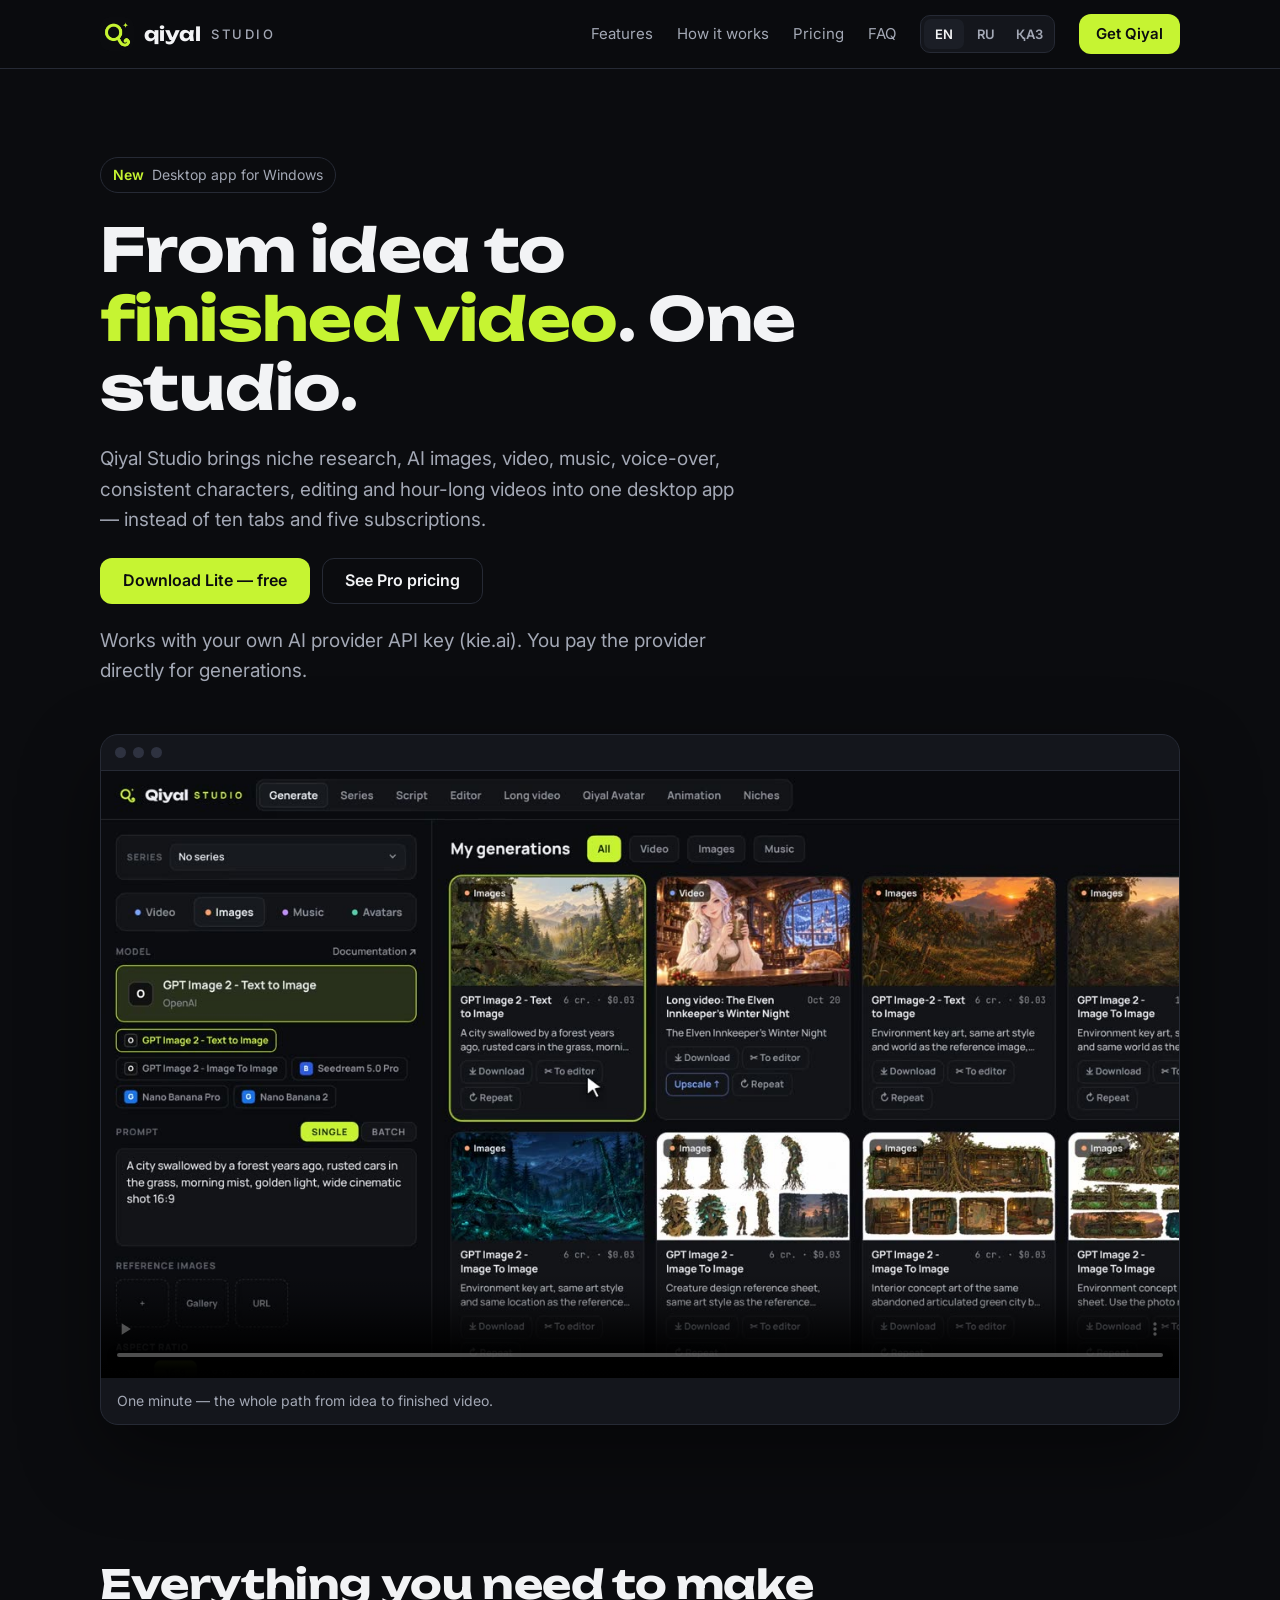
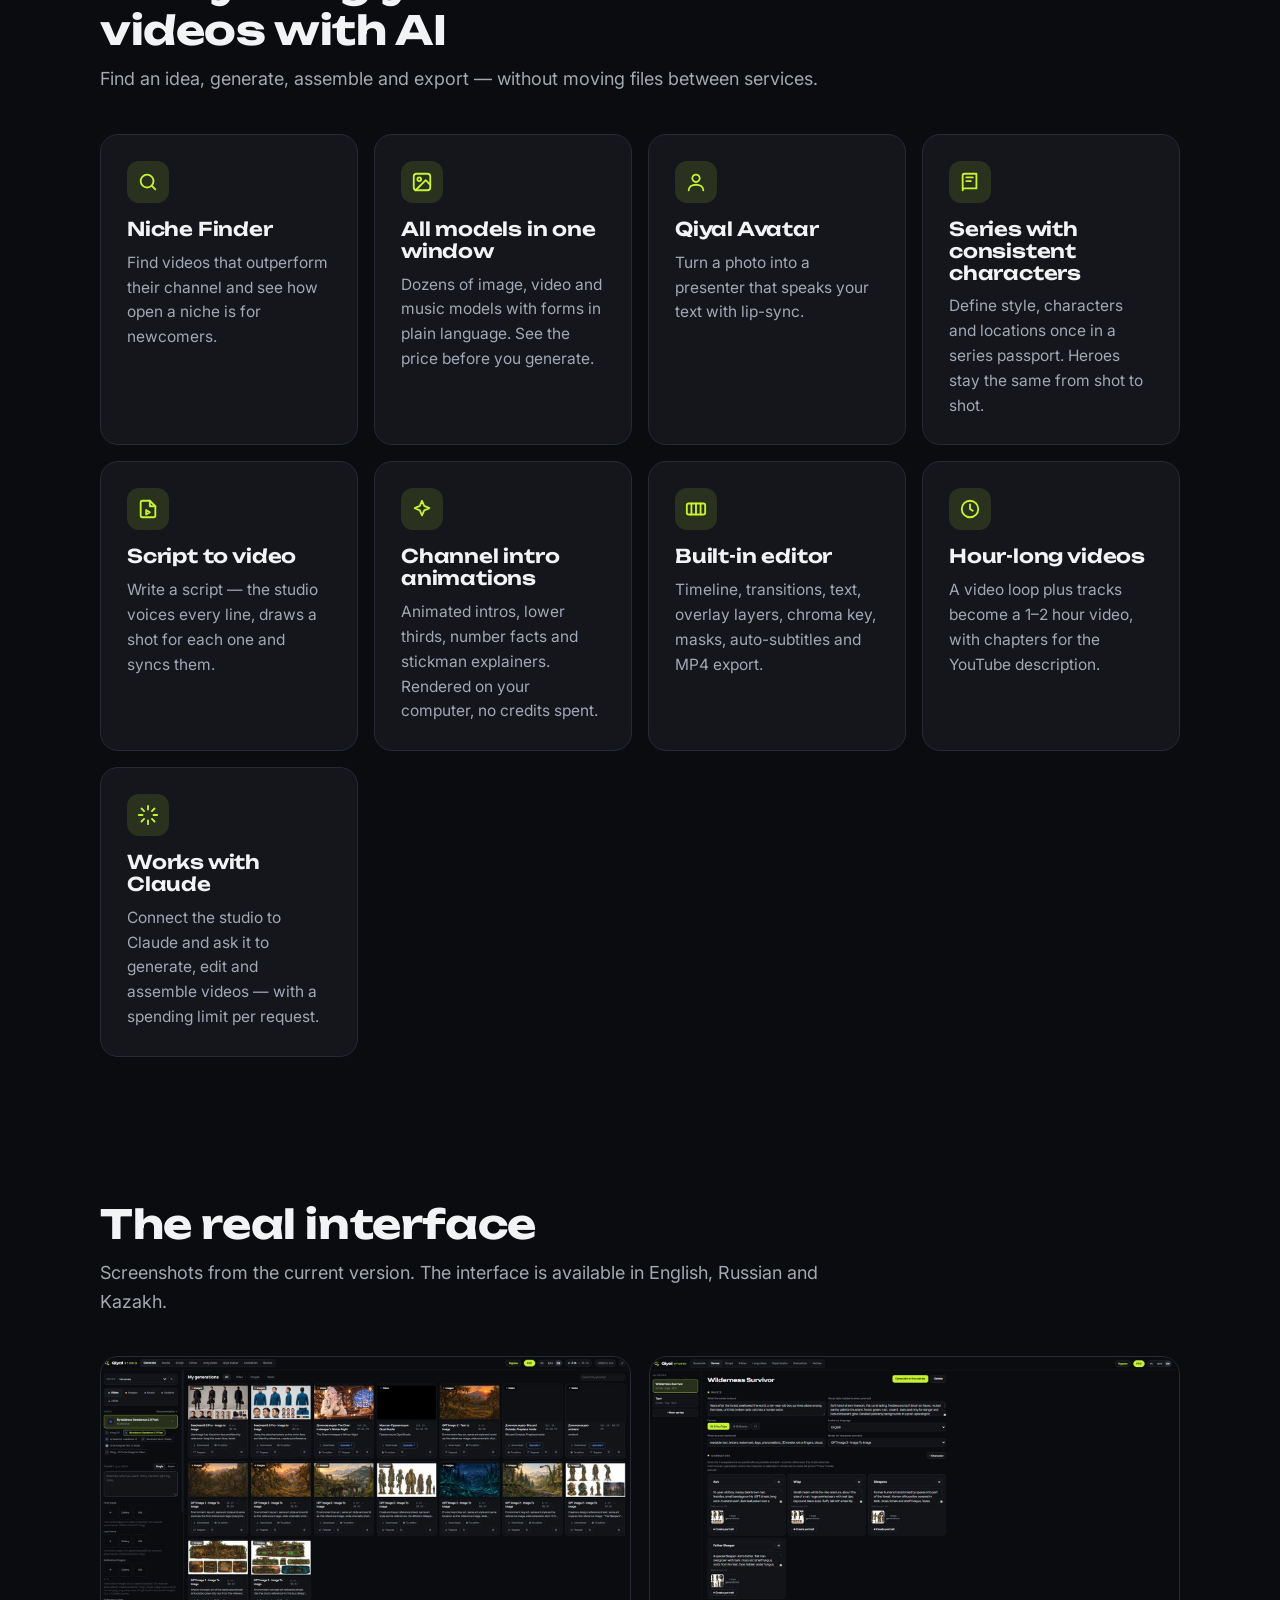
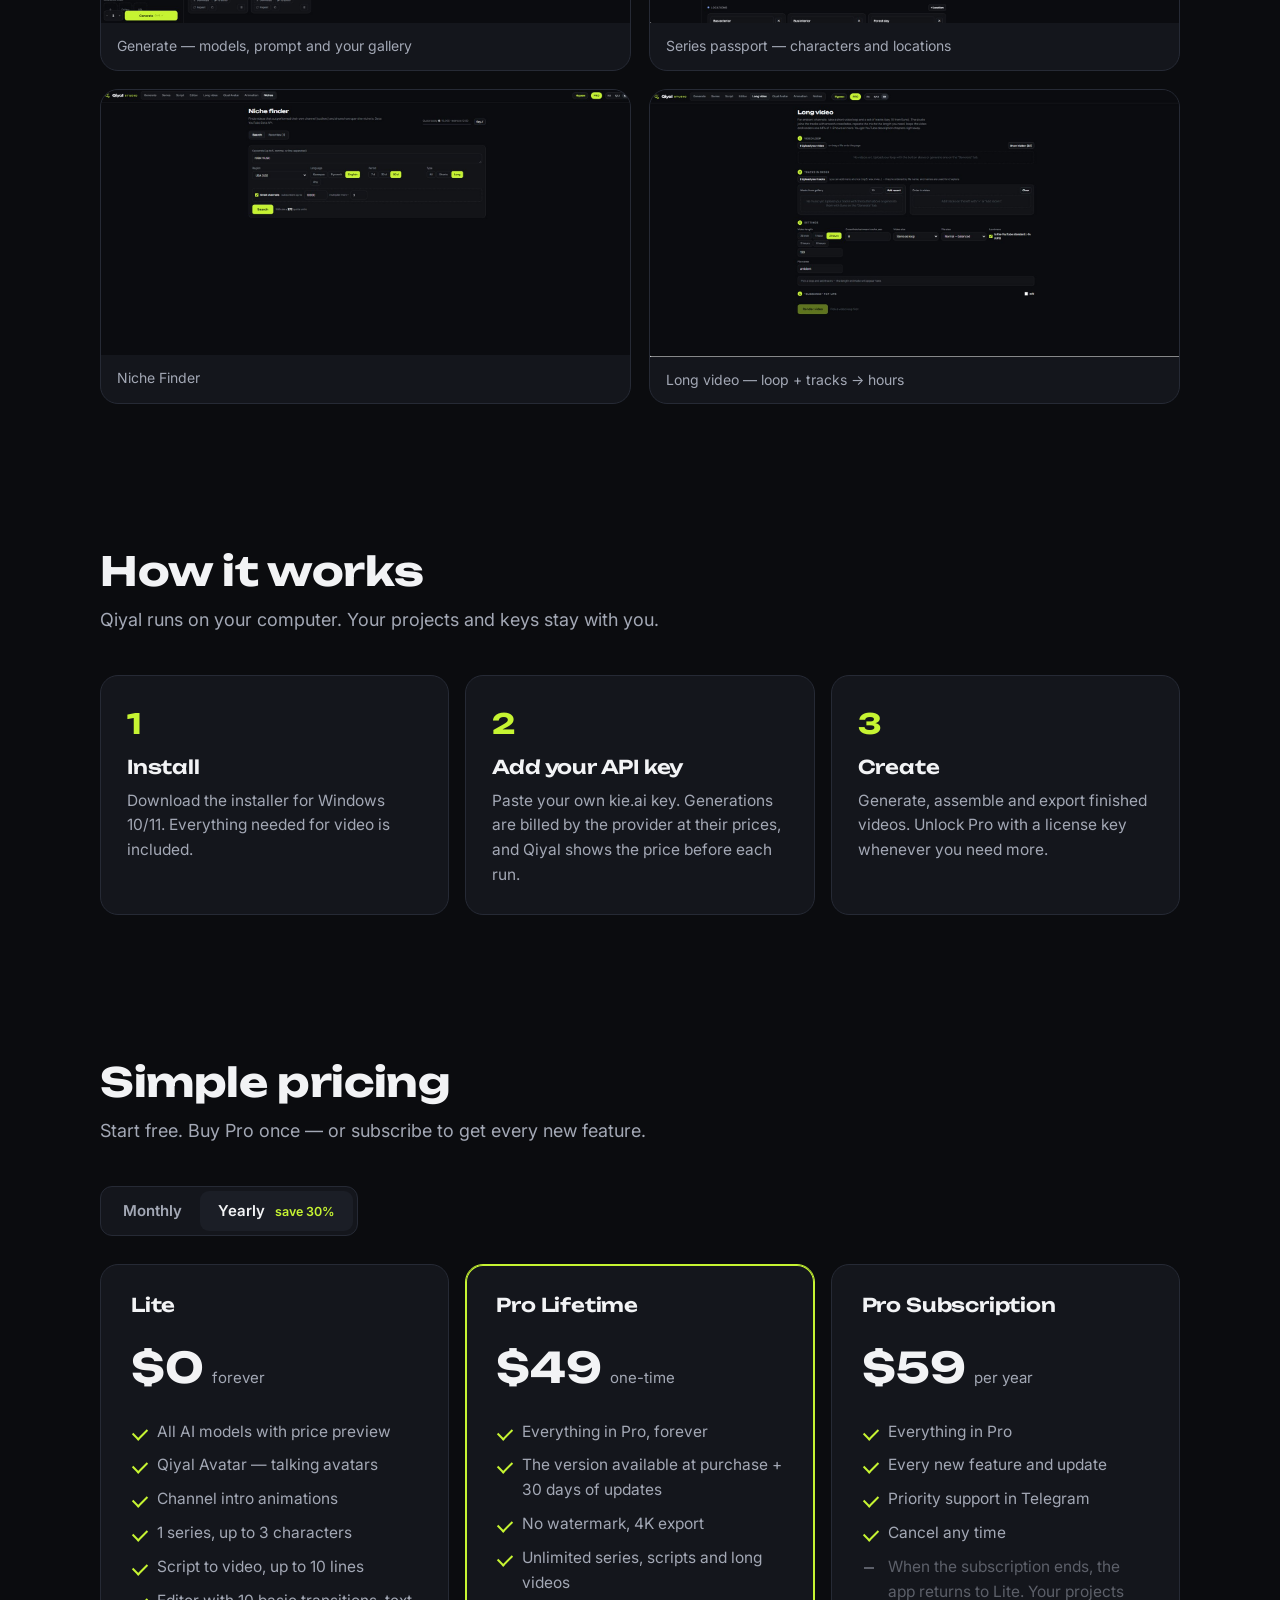
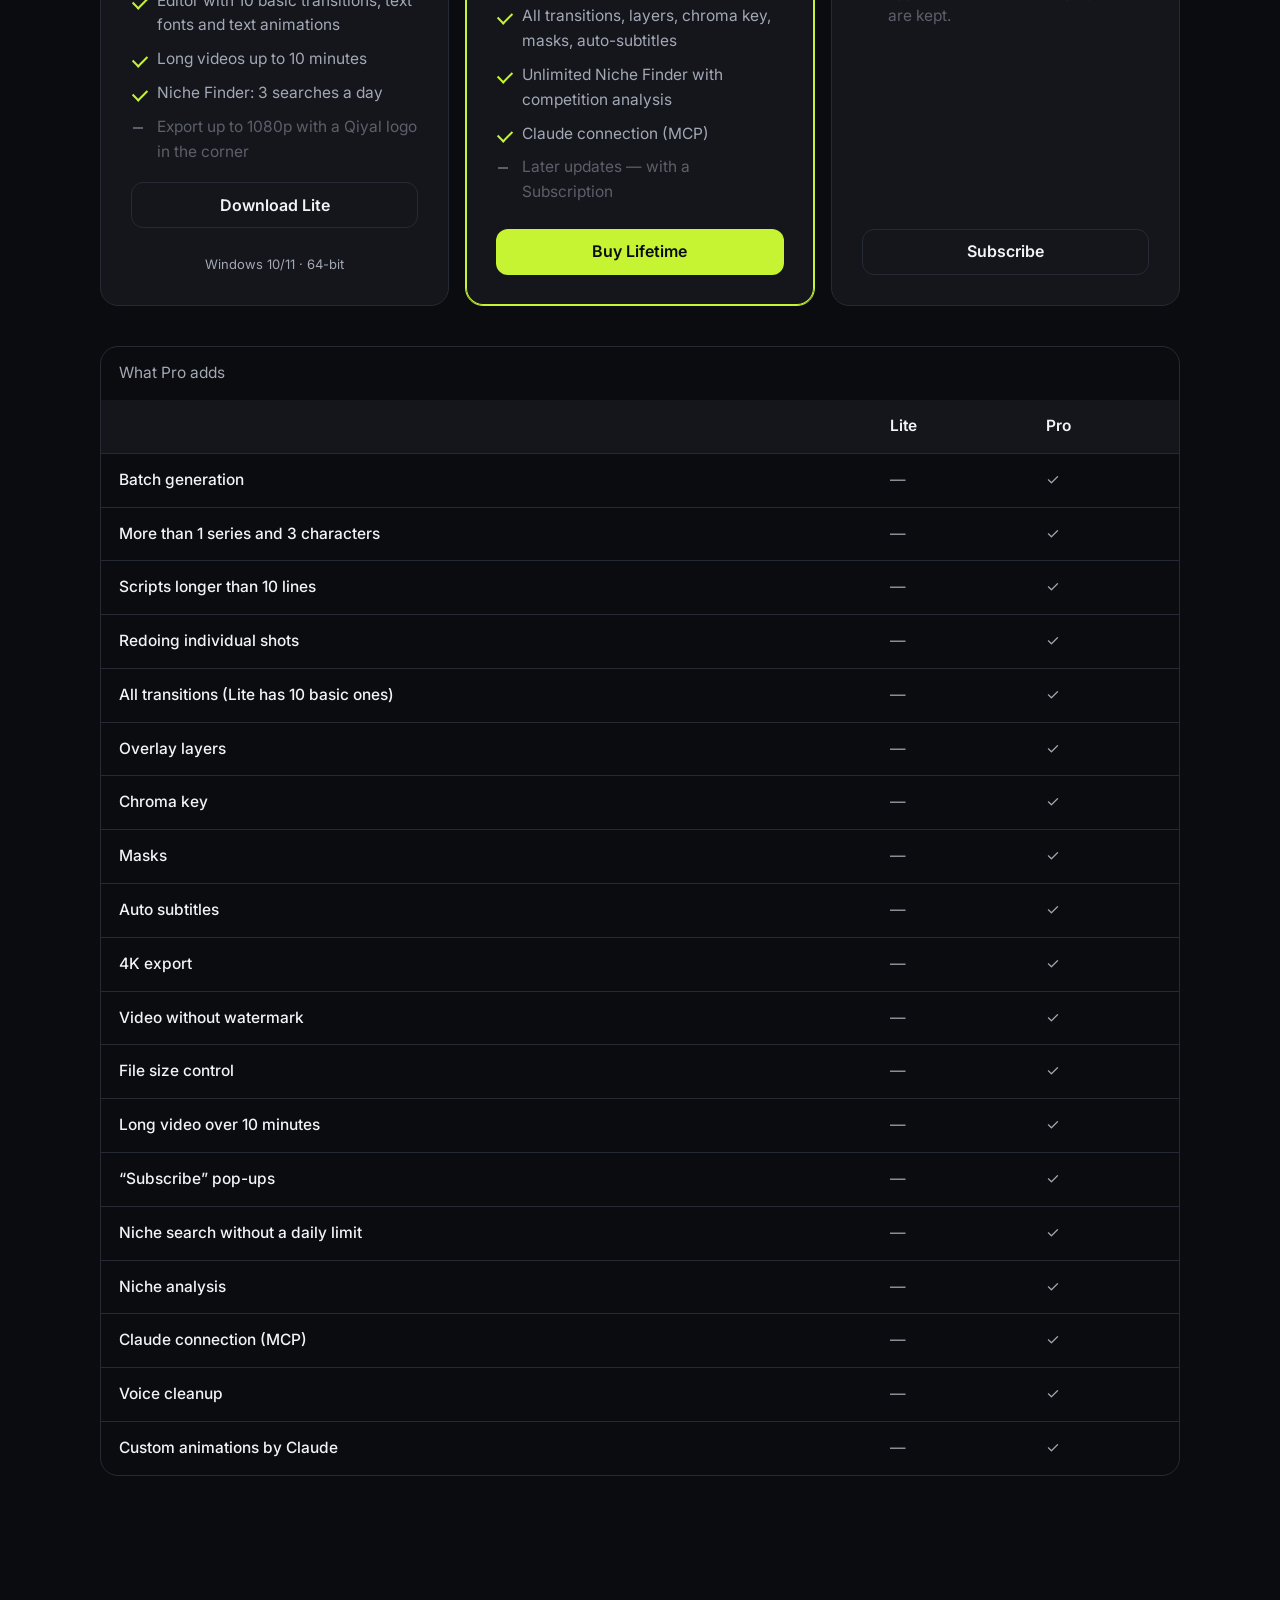
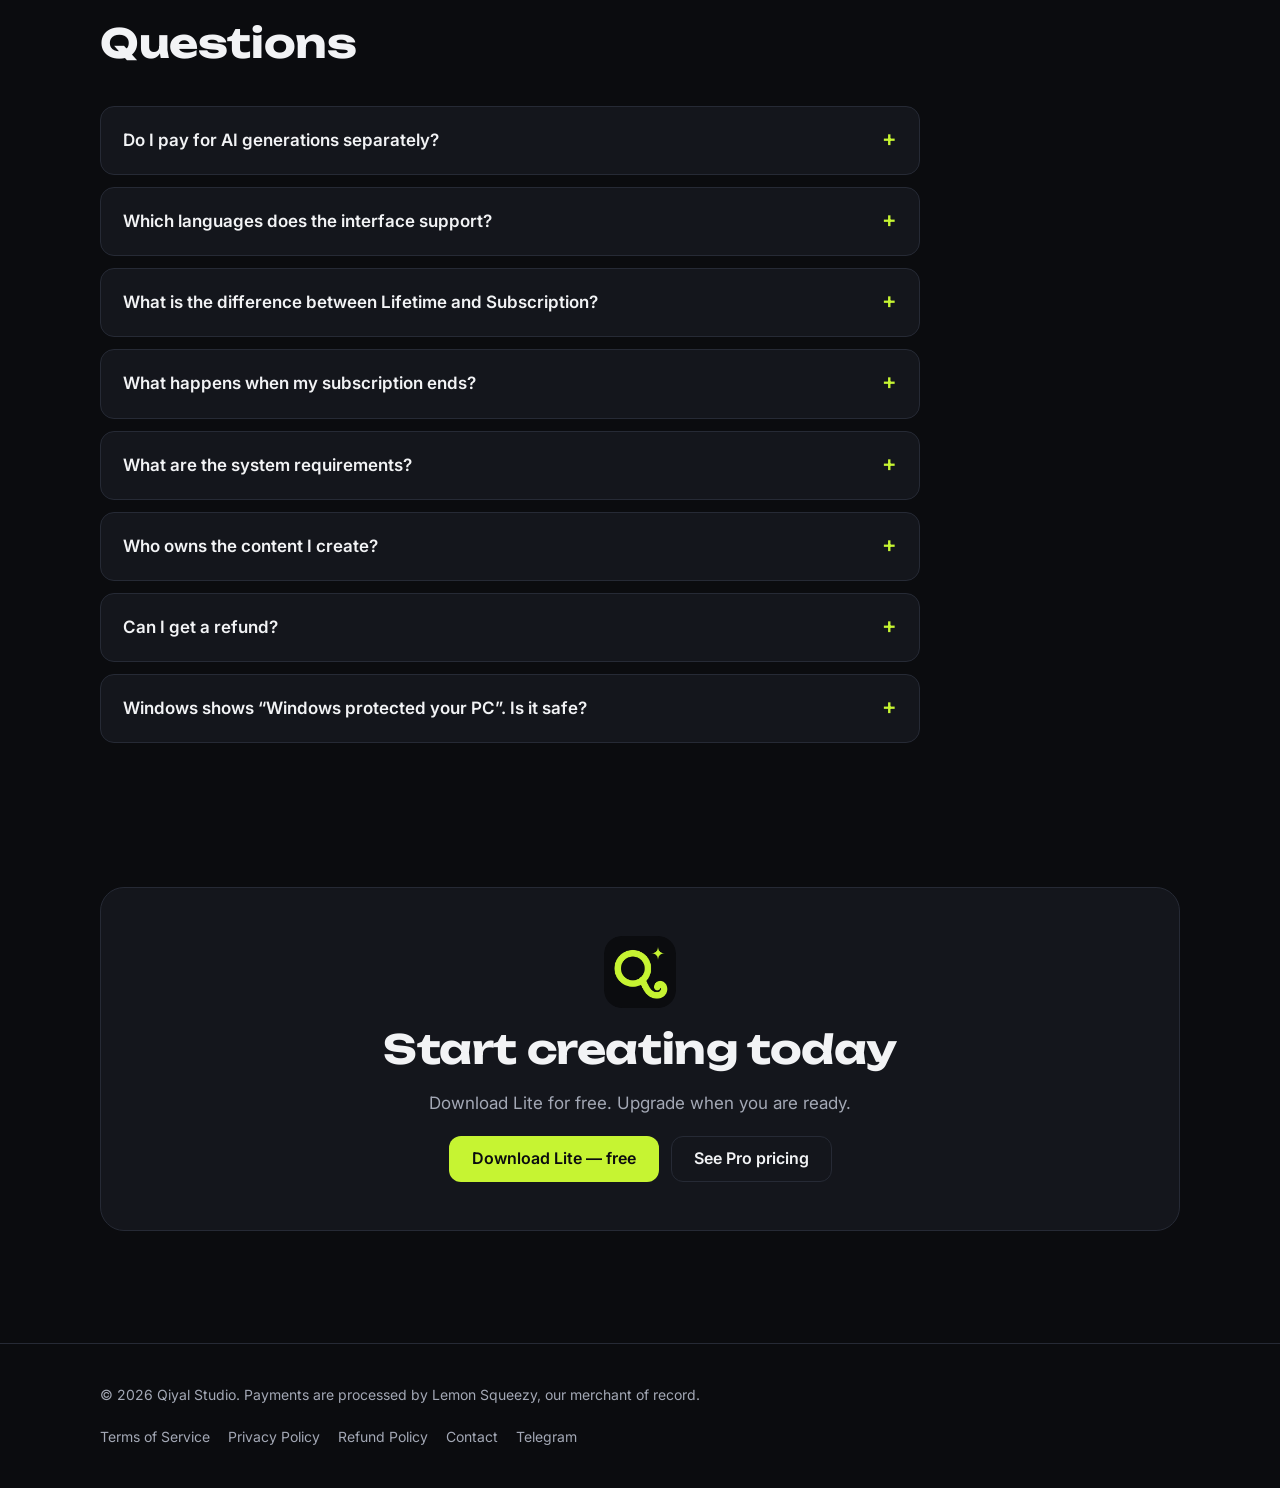
==== commit b6162a3e: "Lifetime: $49 one-time (promo price not shown on the site), 30 days of updates after purchase — pric" ====
--- a/index.html
+++ b/index.html
@@ -50,14 +50,14 @@
  <div class="toggle" role="group"><button type="button" id="bill-month" aria-pressed="false">Monthly</button><button type="button" id="bill-year" aria-pressed="true">Yearly <small>save 30%</small></button></div>
  <div class="plans">
   <div class="plan"><div class="plan-top"><h3>Lite</h3></div><div class="price"><b>$0</b><span>forever</span></div><ul><li>All AI models with price preview</li><li>Qiyal Avatar — talking avatars</li><li>Channel intro animations</li><li>1 series, up to 3 characters</li><li>Script to video, up to 10 lines</li><li>Editor with 10 basic transitions, text fonts and text animations</li><li>Long videos up to 10 minutes</li><li>Niche Finder: 3 searches a day</li><li class="no">Export up to 1080p with a Qiyal logo in the corner</li></ul><a class="btn btn-ghost" id="download" href="https://github.com/zhnurken/qiyal-site/releases/latest/download/QiyalStudio-Setup.exe" download>Download Lite</a><p class="muted" style="font-size:13px;margin-top:8px;text-align:center">Windows 10/11 · 64-bit</p></div>
-  <div class="plan featured"><div class="plan-top"><h3>Pro Lifetime</h3><span class="tag">Launch price</span></div><div class="price"><b>$29</b><s>$49</s><span>one-time</span></div><ul><li>Everything in Pro, forever</li><li>The version available at purchase</li><li>No watermark, 4K export</li><li>Unlimited series, scripts and long videos</li><li>All transitions, layers, chroma key, masks, auto-subtitles</li><li>Unlimited Niche Finder with competition analysis</li><li>Claude connection (MCP)</li><li class="no">Future updates not included</li></ul><a class="btn btn-primary" href="https://t.me/qiyal_studio">Buy Lifetime</a></div>
+  <div class="plan featured"><div class="plan-top"><h3>Pro Lifetime</h3></div><div class="price"><b>$49</b><span>one-time</span></div><ul><li>Everything in Pro, forever</li><li>The version available at purchase + 30 days of updates</li><li>No watermark, 4K export</li><li>Unlimited series, scripts and long videos</li><li>All transitions, layers, chroma key, masks, auto-subtitles</li><li>Unlimited Niche Finder with competition analysis</li><li>Claude connection (MCP)</li><li class="no">Later updates — with a Subscription</li></ul><a class="btn btn-primary" href="https://t.me/qiyal_studio">Buy Lifetime</a></div>
   <div class="plan"><div class="plan-top"><h3>Pro Subscription</h3></div><div class="price"><b id="sub-price">$59</b><span id="sub-period">per year</span></div><ul><li>Everything in Pro</li><li>Every new feature and update</li><li>Priority support in Telegram</li><li>Cancel any time</li><li class="no">When the subscription ends, the app returns to Lite. Your projects are kept.</li></ul><a class="btn btn-ghost" id="sub-btn" href="https://t.me/qiyal_studio">Subscribe</a></div>
  </div>
  <div class="table-box"><table><caption class="muted" style="text-align:left;padding:14px 18px;caption-side:top">What Pro adds</caption>
   <thead><tr><th scope="col"></th><th scope="col">Lite</th><th scope="col">Pro</th></tr></thead><tbody><tr><td>Batch generation</td><td>—</td><td>✓</td></tr><tr><td>More than 1 series and 3 characters</td><td>—</td><td>✓</td></tr><tr><td>Scripts longer than 10 lines</td><td>—</td><td>✓</td></tr><tr><td>Redoing individual shots</td><td>—</td><td>✓</td></tr><tr><td>All transitions (Lite has 10 basic ones)</td><td>—</td><td>✓</td></tr><tr><td>Overlay layers</td><td>—</td><td>✓</td></tr><tr><td>Chroma key</td><td>—</td><td>✓</td></tr><tr><td>Masks</td><td>—</td><td>✓</td></tr><tr><td>Auto subtitles</td><td>—</td><td>✓</td></tr><tr><td>4K export</td><td>—</td><td>✓</td></tr><tr><td>Video without watermark</td><td>—</td><td>✓</td></tr><tr><td>File size control</td><td>—</td><td>✓</td></tr><tr><td>Long video over 10 minutes</td><td>—</td><td>✓</td></tr><tr><td>“Subscribe” pop-ups</td><td>—</td><td>✓</td></tr><tr><td>Niche search without a daily limit</td><td>—</td><td>✓</td></tr><tr><td>Niche analysis</td><td>—</td><td>✓</td></tr><tr><td>Claude connection (MCP)</td><td>—</td><td>✓</td></tr><tr><td>Voice cleanup</td><td>—</td><td>✓</td></tr><tr><td>Custom animations by Claude</td><td>—</td><td>✓</td></tr></tbody></table></div>
 </div></section>
 
-<section id="faq"><div class="wrap"><div class="section-head"><h2>Questions</h2></div><div class="faq"><details><summary>Do I pay for AI generations separately?</summary><p>Yes. Qiyal uses your own API key from the AI provider (kie.ai), and generations are billed by the provider at their prices. Qiyal shows the price before each run. The Qiyal license covers the software only.</p></details><details><summary>Which languages does the interface support?</summary><p>English, Russian and Kazakh. You can switch the language at any time in the top bar.</p></details><details><summary>What is the difference between Lifetime and Subscription?</summary><p>Lifetime is a one-time payment: you keep the Pro version that is current at purchase forever, without future updates. Subscription gives you Pro plus every update while it is active. You can move from Lifetime to Subscription at any time.</p></details><details><summary>What happens when my subscription ends?</summary><p>The app switches back to Lite. Your projects, series and files stay on your computer, and Pro unlocks again as soon as you renew.</p></details><details><summary>What are the system requirements?</summary><p>Windows 10 or 11 (64-bit) and an internet connection for AI generation and license activation. Editing, animation and export run on your computer.</p></details><details><summary>Who owns the content I create?</summary><p>You do. Rights to AI-generated outputs are also subject to the terms of the AI provider and the specific model you use.</p></details><details><summary>Can I get a refund?</summary><p>Yes — within 14 days of purchase. See the <a href="refund.html">Refund Policy</a>.</p></details><details><summary>Windows shows “Windows protected your PC”. Is it safe?</summary><p>Yes. The warning appears for new apps that are not yet widely downloaded. Click <b>More info</b> → <b>Run anyway</b>. The installer is downloaded directly from our official GitHub page.</p></details></div></div></section>
+<section id="faq"><div class="wrap"><div class="section-head"><h2>Questions</h2></div><div class="faq"><details><summary>Do I pay for AI generations separately?</summary><p>Yes. Qiyal uses your own API key from the AI provider (kie.ai), and generations are billed by the provider at their prices. Qiyal shows the price before each run. The Qiyal license covers the software only.</p></details><details><summary>Which languages does the interface support?</summary><p>English, Russian and Kazakh. You can switch the language at any time in the top bar.</p></details><details><summary>What is the difference between Lifetime and Subscription?</summary><p>Lifetime is a one-time payment: you keep Pro forever in the version current at purchase and in any versions released within 30 days after it. Later updates come with a Subscription. Subscription gives you Pro plus every update while it is active. You can move from Lifetime to Subscription at any time.</p></details><details><summary>What happens when my subscription ends?</summary><p>The app switches back to Lite. Your projects, series and files stay on your computer, and Pro unlocks again as soon as you renew.</p></details><details><summary>What are the system requirements?</summary><p>Windows 10 or 11 (64-bit) and an internet connection for AI generation and license activation. Editing, animation and export run on your computer.</p></details><details><summary>Who owns the content I create?</summary><p>You do. Rights to AI-generated outputs are also subject to the terms of the AI provider and the specific model you use.</p></details><details><summary>Can I get a refund?</summary><p>Yes — within 14 days of purchase. See the <a href="refund.html">Refund Policy</a>.</p></details><details><summary>Windows shows “Windows protected your PC”. Is it safe?</summary><p>Yes. The warning appears for new apps that are not yet widely downloaded. Click <b>More info</b> → <b>Run anyway</b>. The installer is downloaded directly from our official GitHub page.</p></details></div></div></section>
 
 <section><div class="wrap"><div class="cta">
  <img src="assets/logo.png" alt="" width="72" height="72" style="border-radius:18px">
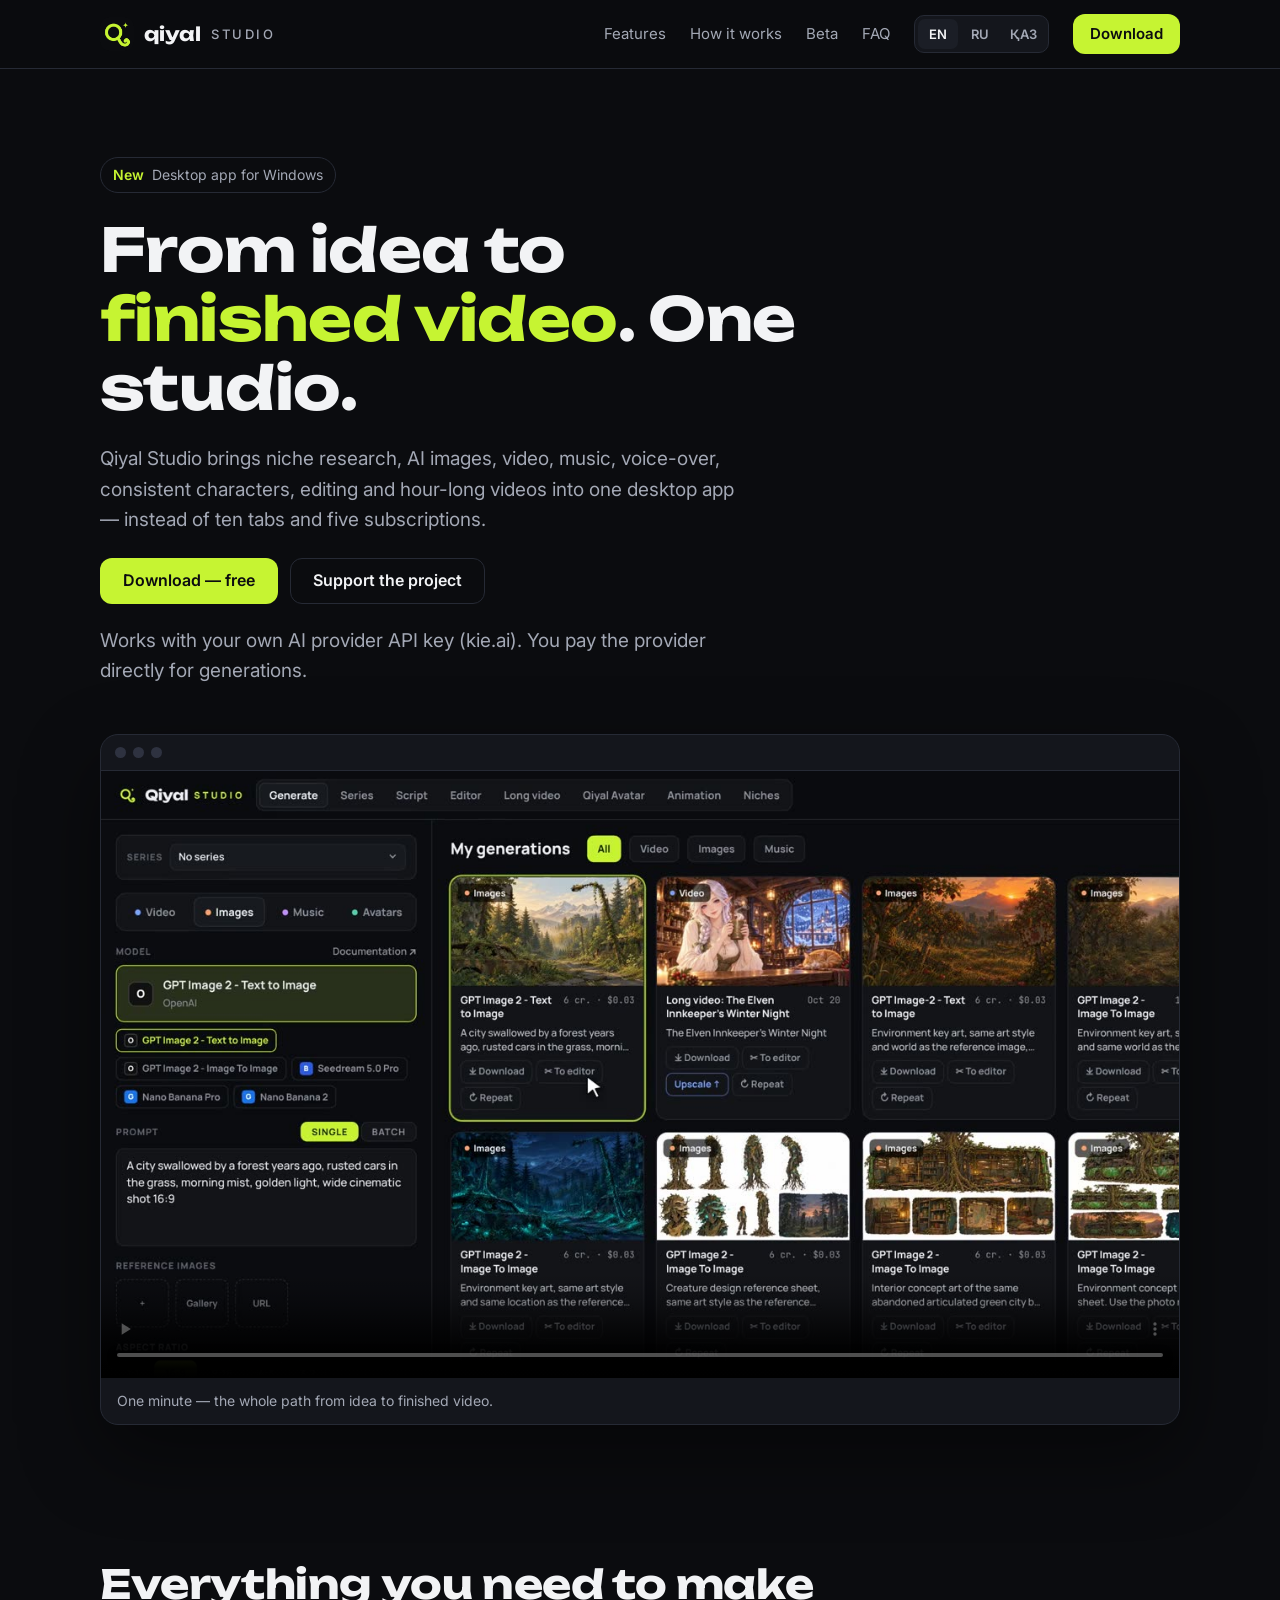
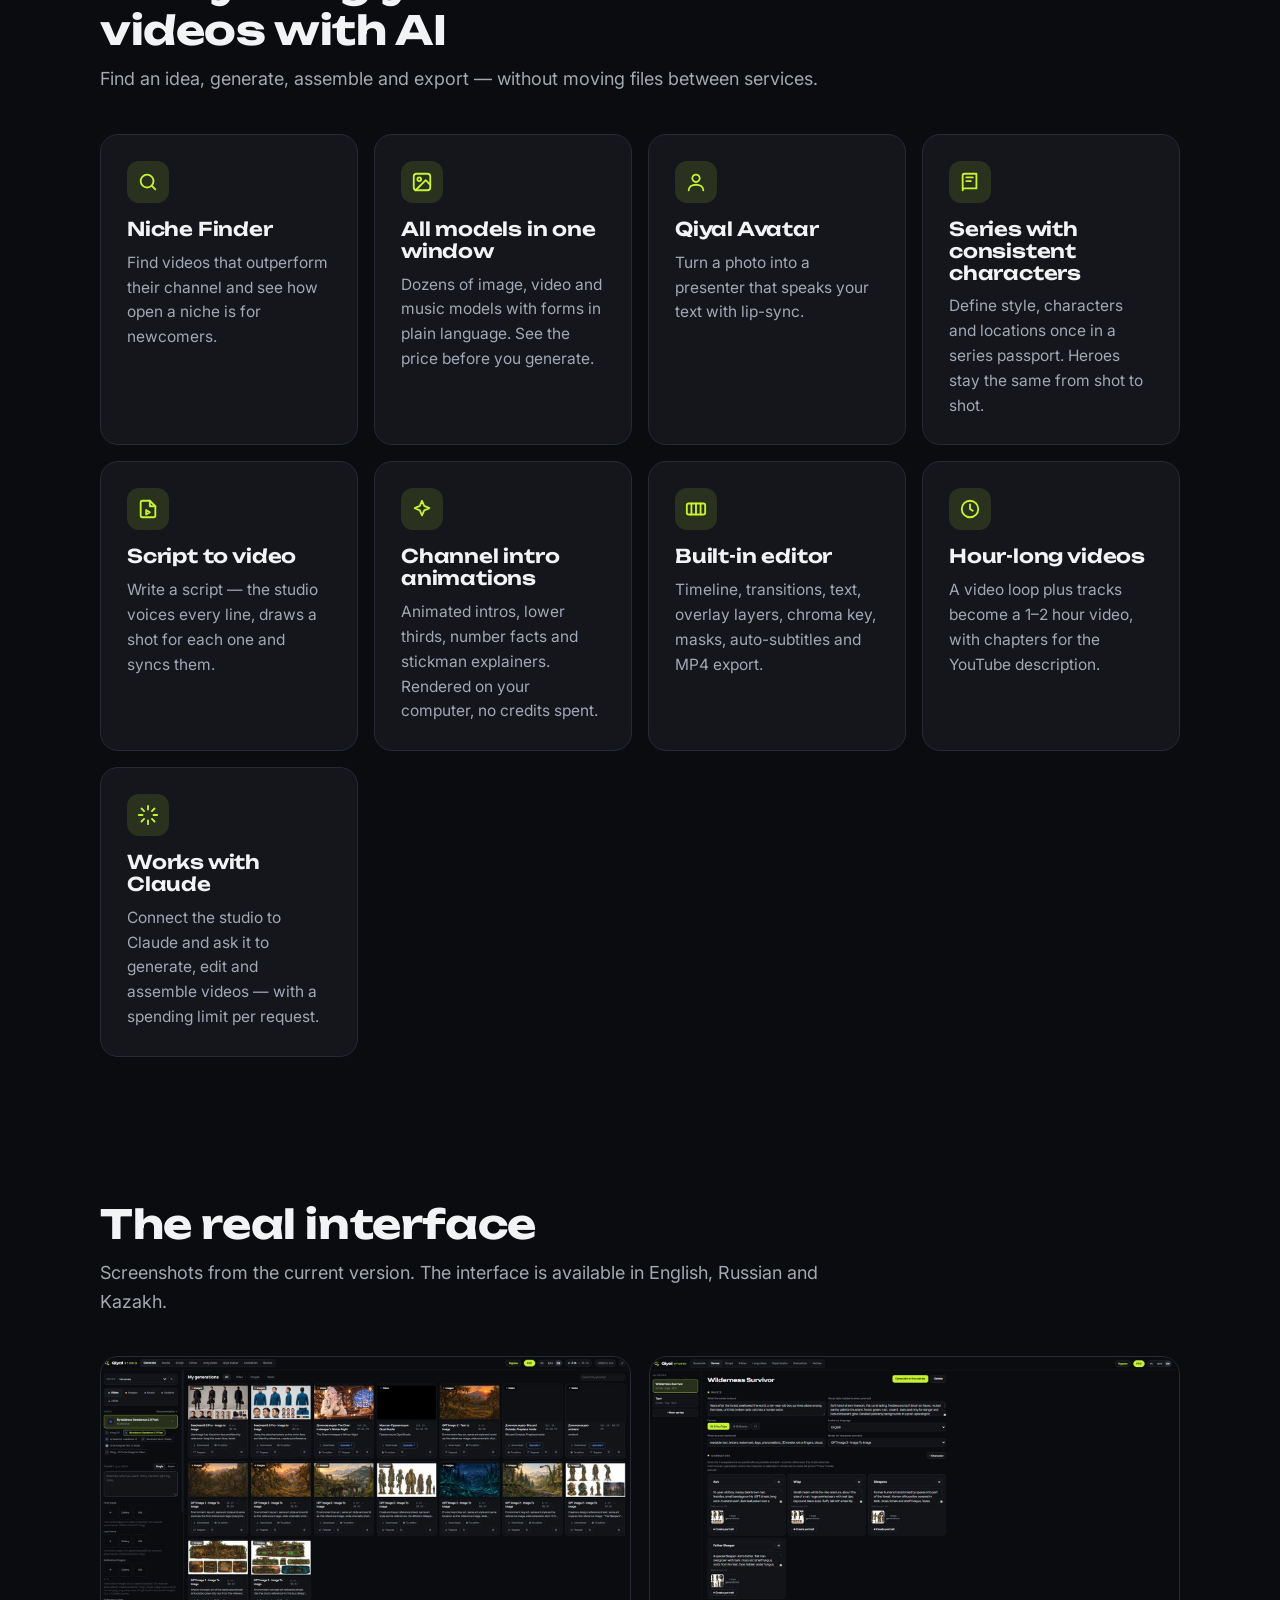
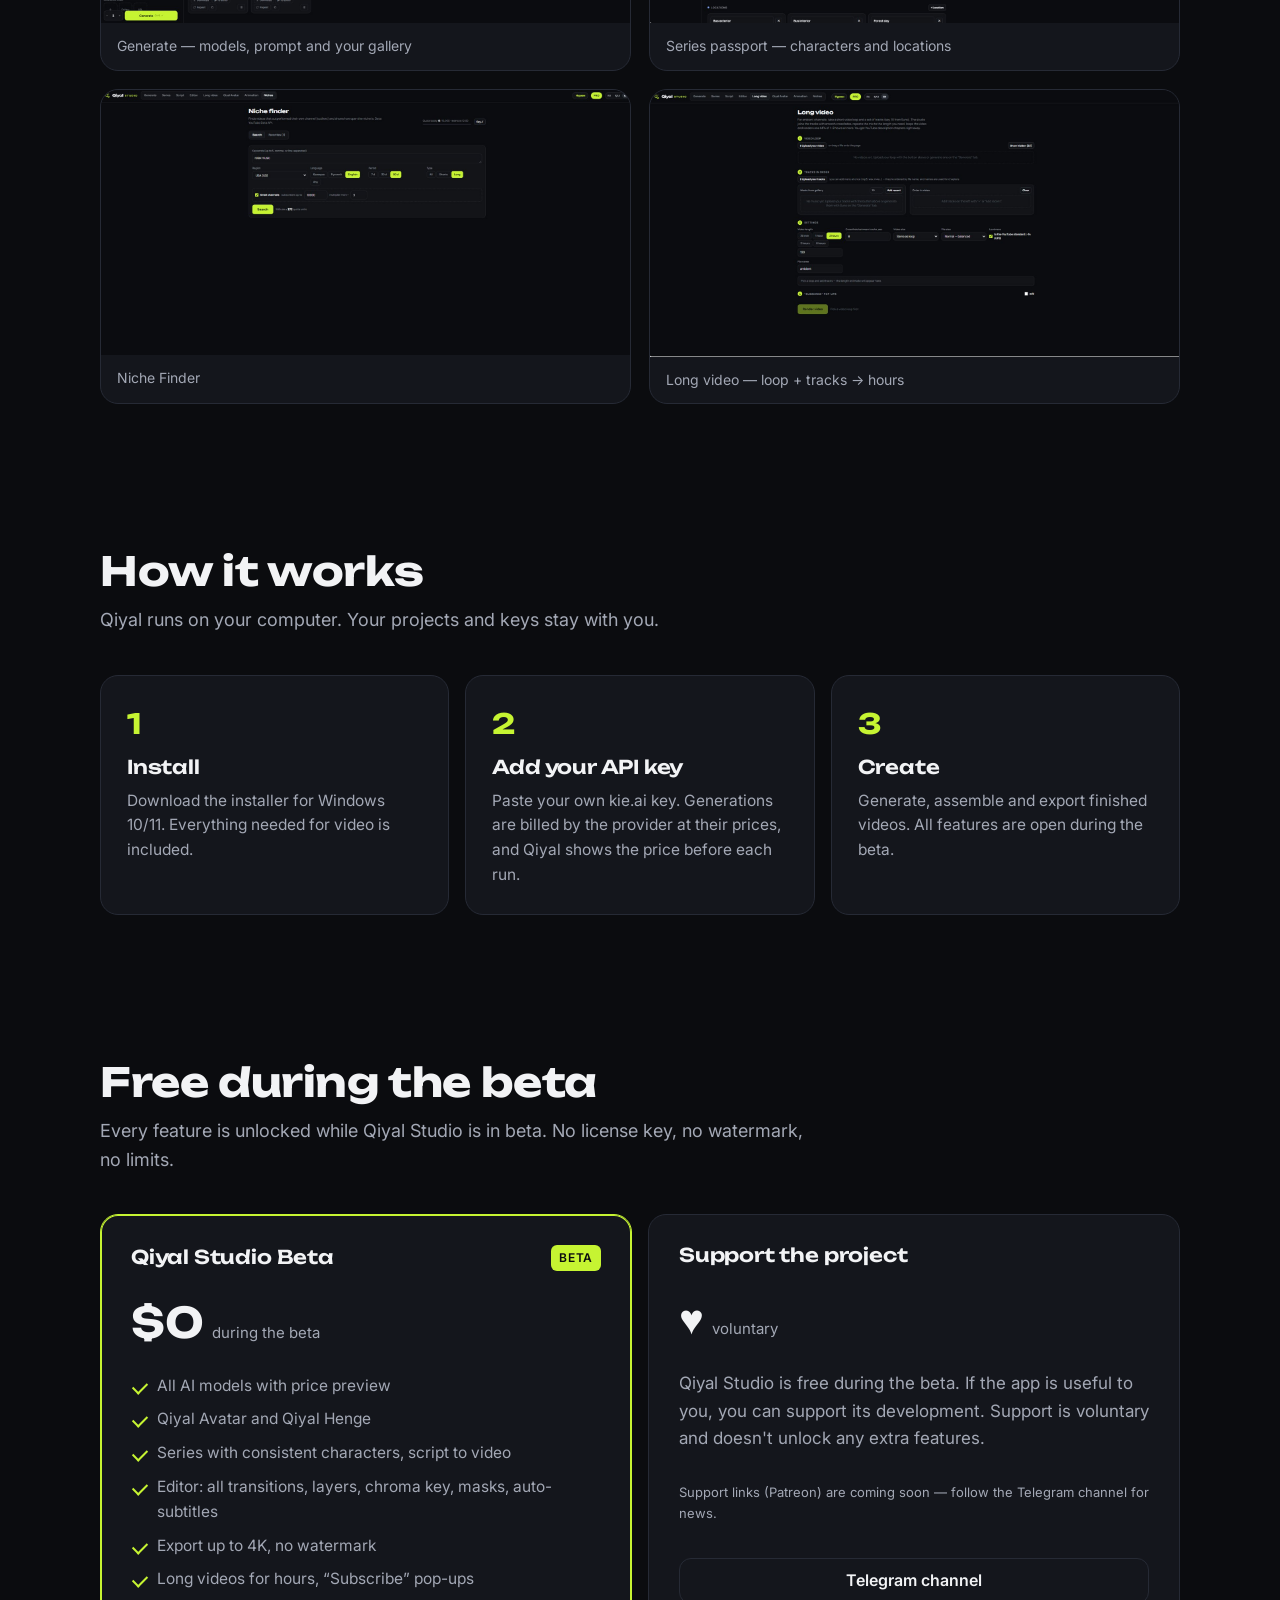
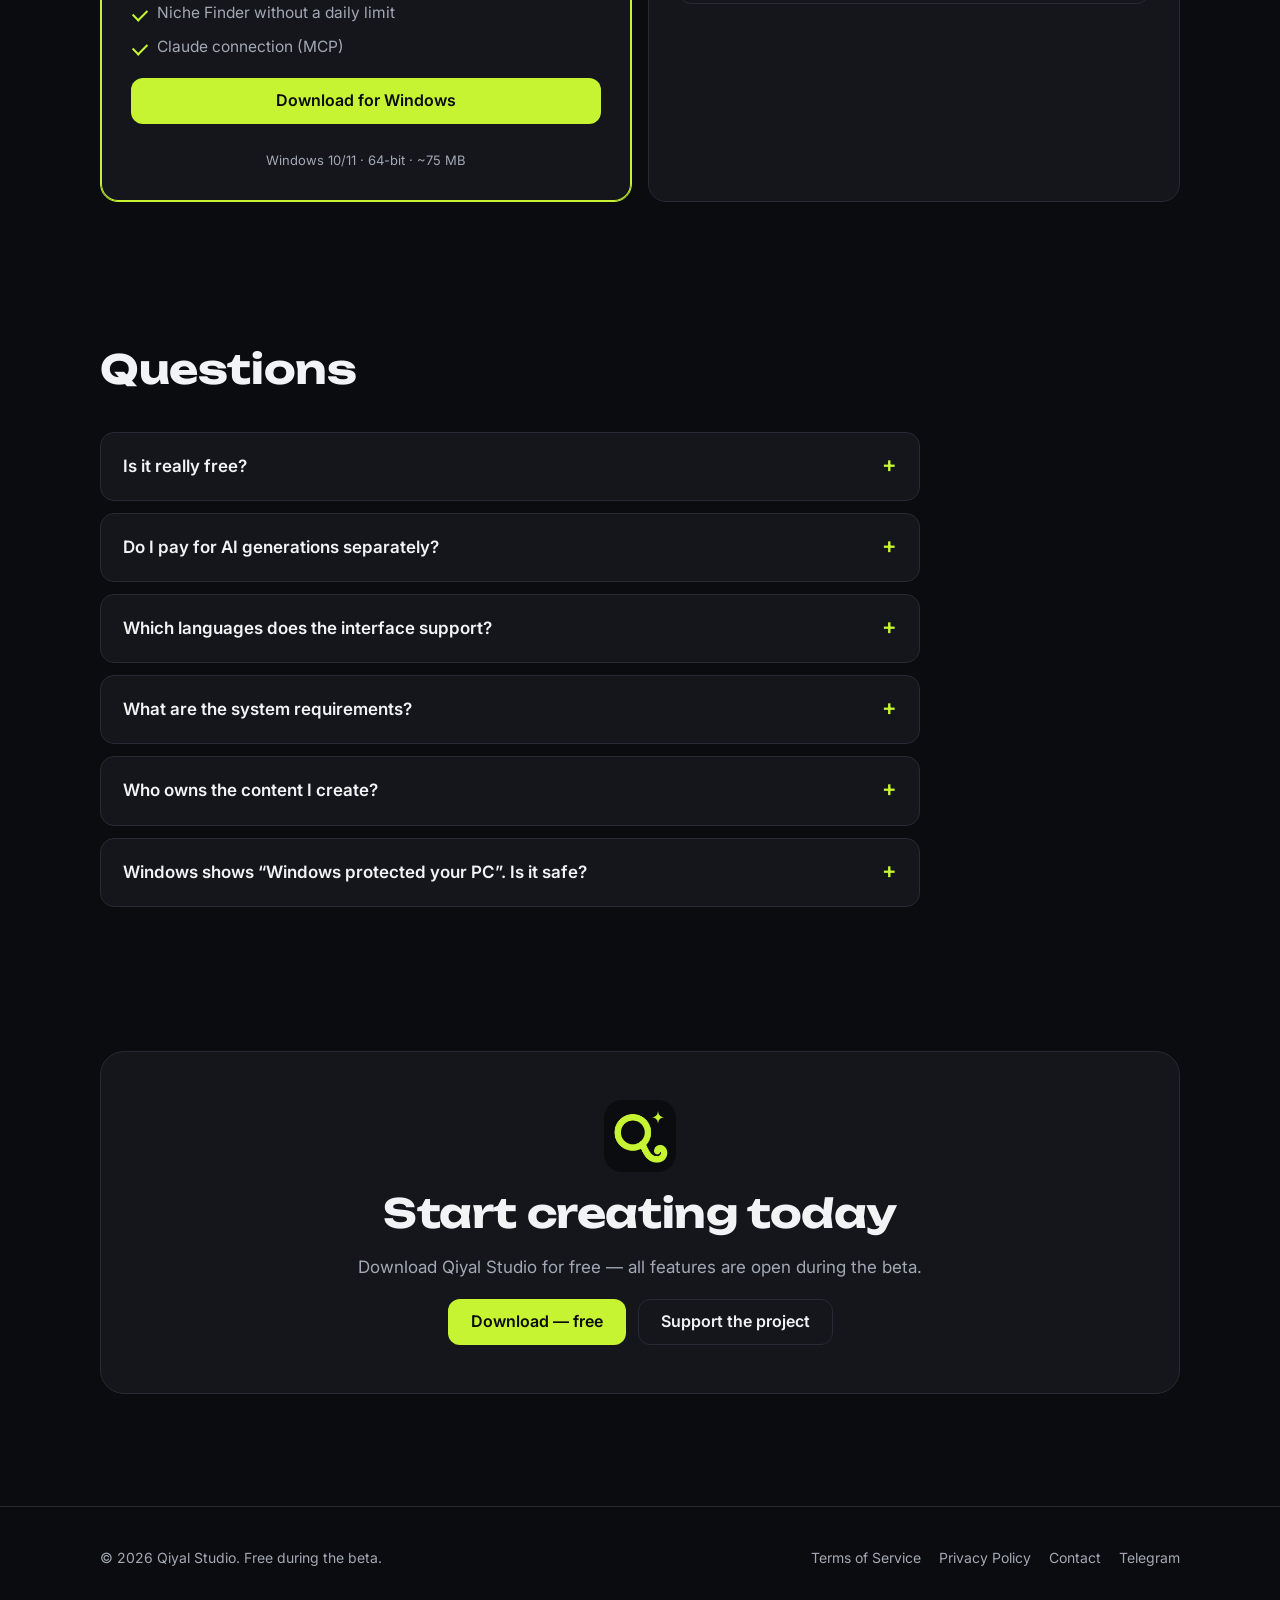
==== commit 0ccfa87a: "Free beta: pricing replaced by "Free during the beta" + "Support the project", download buttons, FAQ" ====
--- a/index.html
+++ b/index.html
@@ -14,7 +14,7 @@
 </head>
 <body><script>(function(){try{if(localStorage.getItem('qiyal_lang'))return;var n=(navigator.language||'').toLowerCase();if(n.indexOf('kk')===0)location.replace('kk/');else if(n.indexOf('ru')===0)location.replace('ru/');}catch(e){}})();</script><header class="nav"><div class="wrap">
 <a class="brand" href="index.html"><img src="assets/logo.png" alt="">qiyal <span>studio</span></a>
-<nav class="nav-links" aria-label="Main"><a href="#features">Features</a><a href="#how">How it works</a><a href="#pricing">Pricing</a><a href="#faq">FAQ</a><div class="langsw" role="group" aria-label="Language"><a href="index.html" data-lang="en" class="on" aria-current="true">EN</a><a href="ru/index.html" data-lang="ru">RU</a><a href="kk/index.html" data-lang="kk">ҚАЗ</a></div><a class="btn btn-primary btn-sm" href="#pricing">Get Qiyal</a></nav>
+<nav class="nav-links" aria-label="Main"><a href="#features">Features</a><a href="#how">How it works</a><a href="#pricing">Beta</a><a href="#faq">FAQ</a><div class="langsw" role="group" aria-label="Language"><a href="index.html" data-lang="en" class="on" aria-current="true">EN</a><a href="ru/index.html" data-lang="ru">RU</a><a href="kk/index.html" data-lang="kk">ҚАЗ</a></div><a class="btn btn-primary btn-sm" href="https://github.com/zhnurken/qiyal-site/releases/latest/download/QiyalStudio-Setup.exe" download>Download</a></nav>
 </div></header>
 <main>
 <section class="hero"><div class="wrap">
@@ -22,7 +22,7 @@
   <span class="eyebrow"><b>New</b> Desktop app for Windows</span>
   <h1>From idea to <em>finished video</em>. One studio.</h1>
   <p>Qiyal Studio brings niche research, AI images, video, music, voice-over, consistent characters, editing and hour-long videos into one desktop app — instead of ten tabs and five subscriptions.</p>
-  <div class="cta-row"><a class="btn btn-primary" href="#download">Download Lite — free</a><a class="btn btn-ghost" href="#pricing">See Pro pricing</a></div>
+  <div class="cta-row"><a class="btn btn-primary" href="https://github.com/zhnurken/qiyal-site/releases/latest/download/QiyalStudio-Setup.exe" download>Download — free</a><a class="btn btn-ghost" href="#support">Support the project</a></div>
   <p class="note">Works with your own AI provider API key (kie.ai). You pay the provider directly for generations.</p>
  </div>
  <figure class="shot videoshot"><div class="shot-bar" aria-hidden="true"><i></i><i></i><i></i></div>
@@ -42,39 +42,30 @@
 
 <section id="how"><div class="wrap">
  <div class="section-head"><h2>How it works</h2><p>Qiyal runs on your computer. Your projects and keys stay with you.</p></div>
- <div class="steps"><div class="step"><h3>Install</h3><p>Download the installer for Windows 10/11. Everything needed for video is included.</p></div><div class="step"><h3>Add your API key</h3><p>Paste your own kie.ai key. Generations are billed by the provider at their prices, and Qiyal shows the price before each run.</p></div><div class="step"><h3>Create</h3><p>Generate, assemble and export finished videos. Unlock Pro with a license key whenever you need more.</p></div></div>
+ <div class="steps"><div class="step"><h3>Install</h3><p>Download the installer for Windows 10/11. Everything needed for video is included.</p></div><div class="step"><h3>Add your API key</h3><p>Paste your own kie.ai key. Generations are billed by the provider at their prices, and Qiyal shows the price before each run.</p></div><div class="step"><h3>Create</h3><p>Generate, assemble and export finished videos. All features are open during the beta.</p></div></div>
 </div></section>
 
 <section id="pricing"><div class="wrap">
- <div class="section-head"><h2>Simple pricing</h2><p>Start free. Buy Pro once — or subscribe to get every new feature.</p></div>
- <div class="toggle" role="group"><button type="button" id="bill-month" aria-pressed="false">Monthly</button><button type="button" id="bill-year" aria-pressed="true">Yearly <small>save 30%</small></button></div>
- <div class="plans">
-  <div class="plan"><div class="plan-top"><h3>Lite</h3></div><div class="price"><b>$0</b><span>forever</span></div><ul><li>All AI models with price preview</li><li>Qiyal Avatar — talking avatars</li><li>Channel intro animations</li><li>1 series, up to 3 characters</li><li>Script to video, up to 10 lines</li><li>Editor with 10 basic transitions, text fonts and text animations</li><li>Long videos up to 10 minutes</li><li>Niche Finder: 3 searches a day</li><li class="no">Export up to 1080p with a Qiyal logo in the corner</li></ul><a class="btn btn-ghost" id="download" href="https://github.com/zhnurken/qiyal-site/releases/latest/download/QiyalStudio-Setup.exe" download>Download Lite</a><p class="muted" style="font-size:13px;margin-top:8px;text-align:center">Windows 10/11 · 64-bit</p></div>
-  <div class="plan featured"><div class="plan-top"><h3>Pro Lifetime</h3></div><div class="price"><b>$49</b><span>one-time</span></div><ul><li>Everything in Pro, forever</li><li>The version available at purchase + 30 days of updates</li><li>No watermark, 4K export</li><li>Unlimited series, scripts and long videos</li><li>All transitions, layers, chroma key, masks, auto-subtitles</li><li>Unlimited Niche Finder with competition analysis</li><li>Claude connection (MCP)</li><li class="no">Later updates — with a Subscription</li></ul><a class="btn btn-primary" href="https://t.me/qiyal_studio">Buy Lifetime</a></div>
-  <div class="plan"><div class="plan-top"><h3>Pro Subscription</h3></div><div class="price"><b id="sub-price">$59</b><span id="sub-period">per year</span></div><ul><li>Everything in Pro</li><li>Every new feature and update</li><li>Priority support in Telegram</li><li>Cancel any time</li><li class="no">When the subscription ends, the app returns to Lite. Your projects are kept.</li></ul><a class="btn btn-ghost" id="sub-btn" href="https://t.me/qiyal_studio">Subscribe</a></div>
+ <div class="section-head"><h2>Free during the beta</h2><p>Every feature is unlocked while Qiyal Studio is in beta. No license key, no watermark, no limits.</p></div>
+ <div class="plans" style="grid-template-columns:repeat(auto-fit,minmax(min(320px,100%),1fr))">
+  <div class="plan featured"><div class="plan-top"><h3>Qiyal Studio Beta</h3><span class="tag">BETA</span></div><div class="price"><b>$0</b><span>during the beta</span></div><ul><li>All AI models with price preview</li><li>Qiyal Avatar and Qiyal Henge</li><li>Series with consistent characters, script to video</li><li>Editor: all transitions, layers, chroma key, masks, auto-subtitles</li><li>Export up to 4K, no watermark</li><li>Long videos for hours, “Subscribe” pop-ups</li><li>Niche Finder without a daily limit</li><li>Claude connection (MCP)</li></ul><a class="btn btn-primary" id="download" href="https://github.com/zhnurken/qiyal-site/releases/latest/download/QiyalStudio-Setup.exe" download>Download for Windows</a><p class="muted" style="font-size:13px;margin-top:8px;text-align:center">Windows 10/11 · 64-bit · ~75 MB</p></div>
+  <div class="plan" id="support"><div class="plan-top"><h3>Support the project</h3></div><div class="price"><b>♥</b><span>voluntary</span></div><p class="muted" style="margin:0 0 12px">Qiyal Studio is free during the beta. If the app is useful to you, you can support its development. Support is voluntary and doesn't unlock any extra features.</p><p class="muted" style="font-size:13px;margin:0 0 16px">Support links (Patreon) are coming soon — follow the Telegram channel for news.</p><a class="btn btn-ghost" href="https://t.me/qiyal_studio">Telegram channel</a></div>
  </div>
- <div class="table-box"><table><caption class="muted" style="text-align:left;padding:14px 18px;caption-side:top">What Pro adds</caption>
-  <thead><tr><th scope="col"></th><th scope="col">Lite</th><th scope="col">Pro</th></tr></thead><tbody><tr><td>Batch generation</td><td>—</td><td>✓</td></tr><tr><td>More than 1 series and 3 characters</td><td>—</td><td>✓</td></tr><tr><td>Scripts longer than 10 lines</td><td>—</td><td>✓</td></tr><tr><td>Redoing individual shots</td><td>—</td><td>✓</td></tr><tr><td>All transitions (Lite has 10 basic ones)</td><td>—</td><td>✓</td></tr><tr><td>Overlay layers</td><td>—</td><td>✓</td></tr><tr><td>Chroma key</td><td>—</td><td>✓</td></tr><tr><td>Masks</td><td>—</td><td>✓</td></tr><tr><td>Auto subtitles</td><td>—</td><td>✓</td></tr><tr><td>4K export</td><td>—</td><td>✓</td></tr><tr><td>Video without watermark</td><td>—</td><td>✓</td></tr><tr><td>File size control</td><td>—</td><td>✓</td></tr><tr><td>Long video over 10 minutes</td><td>—</td><td>✓</td></tr><tr><td>“Subscribe” pop-ups</td><td>—</td><td>✓</td></tr><tr><td>Niche search without a daily limit</td><td>—</td><td>✓</td></tr><tr><td>Niche analysis</td><td>—</td><td>✓</td></tr><tr><td>Claude connection (MCP)</td><td>—</td><td>✓</td></tr><tr><td>Voice cleanup</td><td>—</td><td>✓</td></tr><tr><td>Custom animations by Claude</td><td>—</td><td>✓</td></tr></tbody></table></div>
 </div></section>
 
-<section id="faq"><div class="wrap"><div class="section-head"><h2>Questions</h2></div><div class="faq"><details><summary>Do I pay for AI generations separately?</summary><p>Yes. Qiyal uses your own API key from the AI provider (kie.ai), and generations are billed by the provider at their prices. Qiyal shows the price before each run. The Qiyal license covers the software only.</p></details><details><summary>Which languages does the interface support?</summary><p>English, Russian and Kazakh. You can switch the language at any time in the top bar.</p></details><details><summary>What is the difference between Lifetime and Subscription?</summary><p>Lifetime is a one-time payment: you keep Pro forever in the version current at purchase and in any versions released within 30 days after it. Later updates come with a Subscription. Subscription gives you Pro plus every update while it is active. You can move from Lifetime to Subscription at any time.</p></details><details><summary>What happens when my subscription ends?</summary><p>The app switches back to Lite. Your projects, series and files stay on your computer, and Pro unlocks again as soon as you renew.</p></details><details><summary>What are the system requirements?</summary><p>Windows 10 or 11 (64-bit) and an internet connection for AI generation and license activation. Editing, animation and export run on your computer.</p></details><details><summary>Who owns the content I create?</summary><p>You do. Rights to AI-generated outputs are also subject to the terms of the AI provider and the specific model you use.</p></details><details><summary>Can I get a refund?</summary><p>Yes — within 14 days of purchase. See the <a href="refund.html">Refund Policy</a>.</p></details><details><summary>Windows shows “Windows protected your PC”. Is it safe?</summary><p>Yes. The warning appears for new apps that are not yet widely downloaded. Click <b>More info</b> → <b>Run anyway</b>. The installer is downloaded directly from our official GitHub page.</p></details></div></div></section>
+<section id="faq"><div class="wrap"><div class="section-head"><h2>Questions</h2></div><div class="faq"><details><summary>Is it really free?</summary><p>Yes. During the beta every feature is open to everyone, without a license key or watermark. If paid plans appear after the beta, we will announce it in advance, and what you created stays yours.</p></details><details><summary>Do I pay for AI generations separately?</summary><p>Yes. Qiyal uses your own API key from the AI provider (kie.ai), and generations are billed by the provider at their prices. Qiyal shows the price before each run. Qiyal Studio itself is free during the beta.</p></details><details><summary>Which languages does the interface support?</summary><p>English, Russian and Kazakh. You can switch the language at any time in the top bar.</p></details><details><summary>What are the system requirements?</summary><p>Windows 10 or 11 (64-bit) and an internet connection for AI generation. Editing, animation and export run on your computer.</p></details><details><summary>Who owns the content I create?</summary><p>You do. Rights to AI-generated outputs are also subject to the terms of the AI provider and the specific model you use.</p></details><details><summary>Windows shows “Windows protected your PC”. Is it safe?</summary><p>Yes. The warning appears for new apps that are not yet widely downloaded. Click <b>More info</b> → <b>Run anyway</b>. The installer is downloaded directly from our official GitHub page.</p></details></div></div></section>
 
 <section><div class="wrap"><div class="cta">
  <img src="assets/logo.png" alt="" width="72" height="72" style="border-radius:18px">
- <h2>Start creating today</h2><p class="muted">Download Lite for free. Upgrade when you are ready.</p>
- <div class="cta-row" style="justify-content:center"><a class="btn btn-primary" href="https://github.com/zhnurken/qiyal-site/releases/latest/download/QiyalStudio-Setup.exe" download>Download Lite — free</a><a class="btn btn-ghost" href="#pricing">See Pro pricing</a></div>
+ <h2>Start creating today</h2><p class="muted">Download Qiyal Studio for free — all features are open during the beta.</p>
+ <div class="cta-row" style="justify-content:center"><a class="btn btn-primary" href="https://github.com/zhnurken/qiyal-site/releases/latest/download/QiyalStudio-Setup.exe" download>Download — free</a><a class="btn btn-ghost" href="#support">Support the project</a></div>
 </div></div></section>
 </main>
 <footer><div class="wrap">
-<div>© 2026 Qiyal Studio. Payments are processed by Lemon Squeezy, our merchant of record.</div>
-<nav aria-label="Legal"><a href="terms.html">Terms of Service</a><a href="privacy.html">Privacy Policy</a><a href="refund.html">Refund Policy</a><a href="mailto:studioqiyal@gmail.com">Contact</a><a href="https://t.me/qiyal_studio">Telegram</a></nav>
+<div>© 2026 Qiyal Studio. Free during the beta.</div>
+<nav aria-label="Legal"><a href="terms.html">Terms of Service</a><a href="privacy.html">Privacy Policy</a><a href="mailto:studioqiyal@gmail.com">Contact</a><a href="https://t.me/qiyal_studio">Telegram</a></nav>
 </div></footer>
 <script>
 document.querySelectorAll('.langsw a').forEach(a=>a.addEventListener('click',()=>{try{localStorage.setItem('qiyal_lang',a.dataset.lang)}catch(e){}}));
 </script>
-<script>
-(function(){var m=document.getElementById('bill-month'),y=document.getElementById('bill-year'),pr=document.getElementById('sub-price'),pe=document.getElementById('sub-period'),b=document.getElementById('sub-btn');
-function set(yr){y.setAttribute('aria-pressed',yr);m.setAttribute('aria-pressed',!yr);pr.textContent=yr?'$59':'$7';pe.textContent=yr?"per year":"per month";b.setAttribute('href',yr?'https://t.me/qiyal_studio':'https://t.me/qiyal_studio')}
-m.addEventListener('click',function(){set(false)});y.addEventListener('click',function(){set(true)})})();
-</script>
 </body></html>
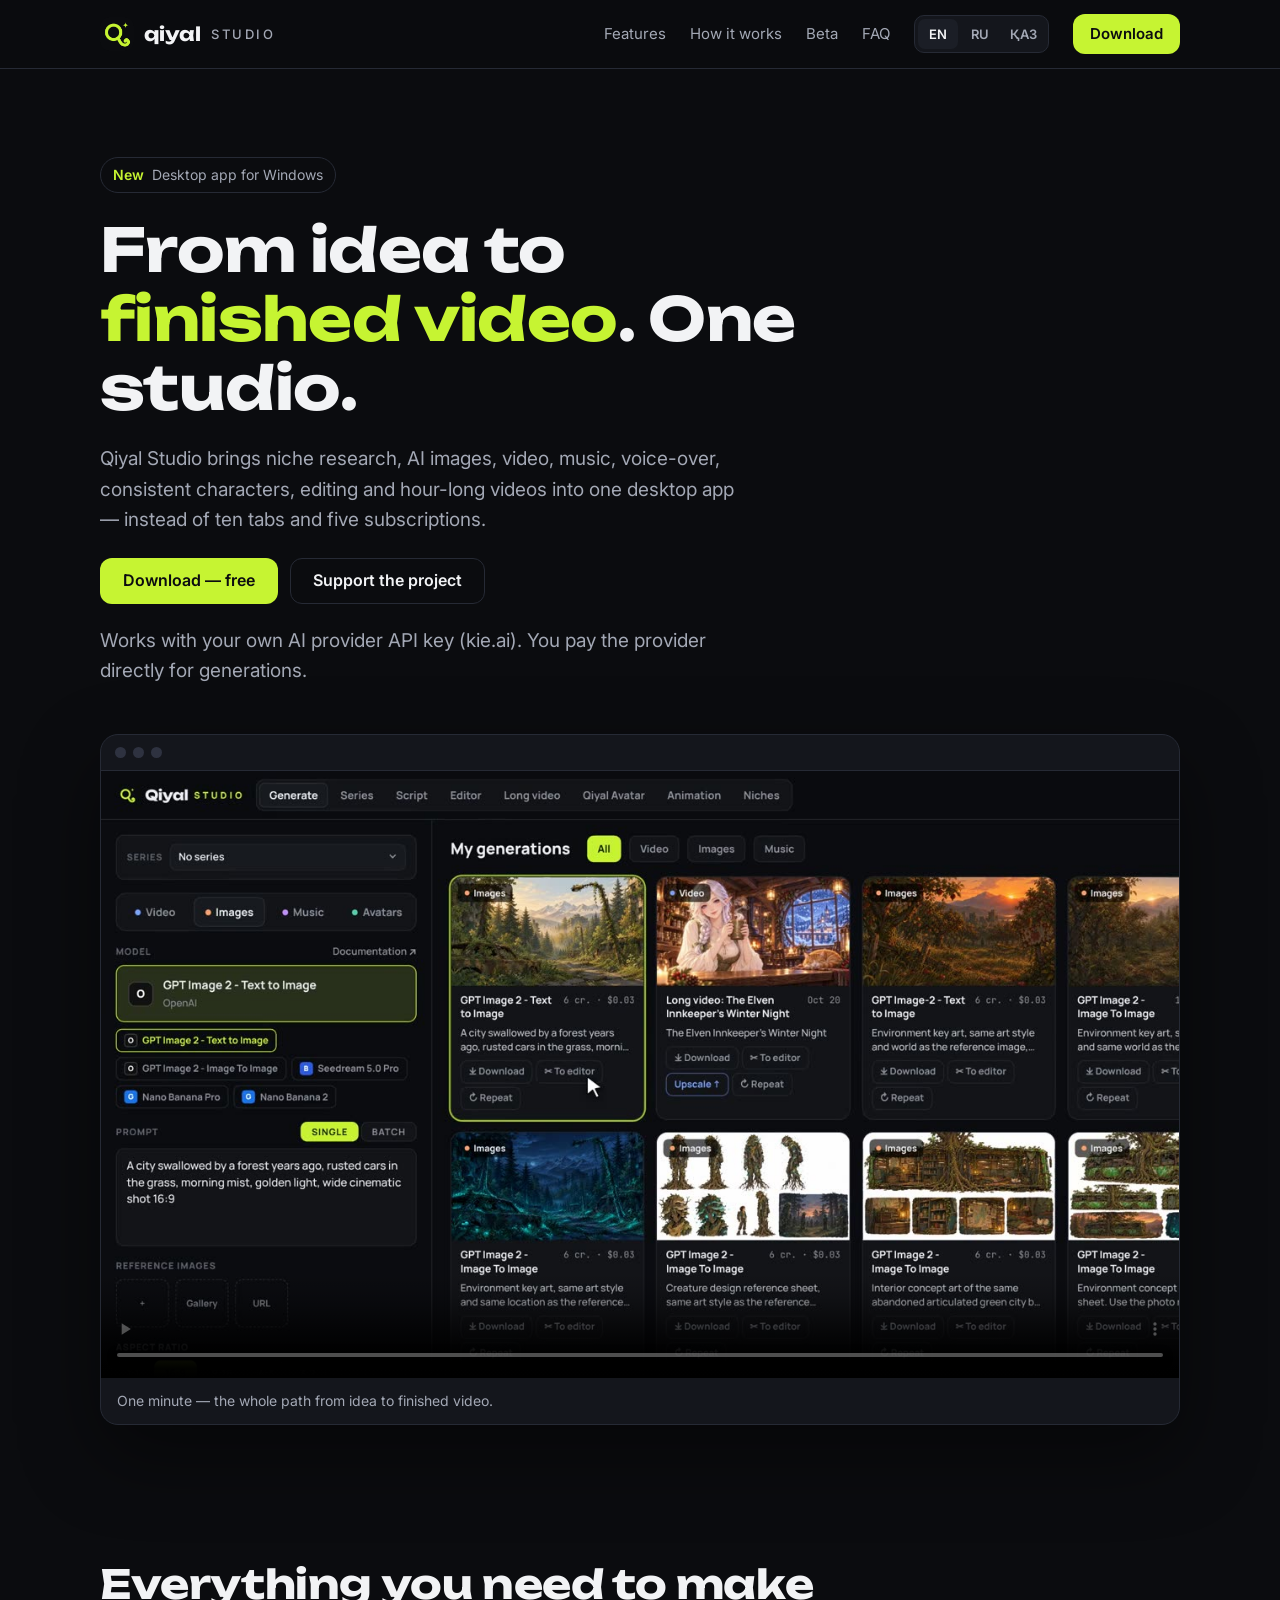
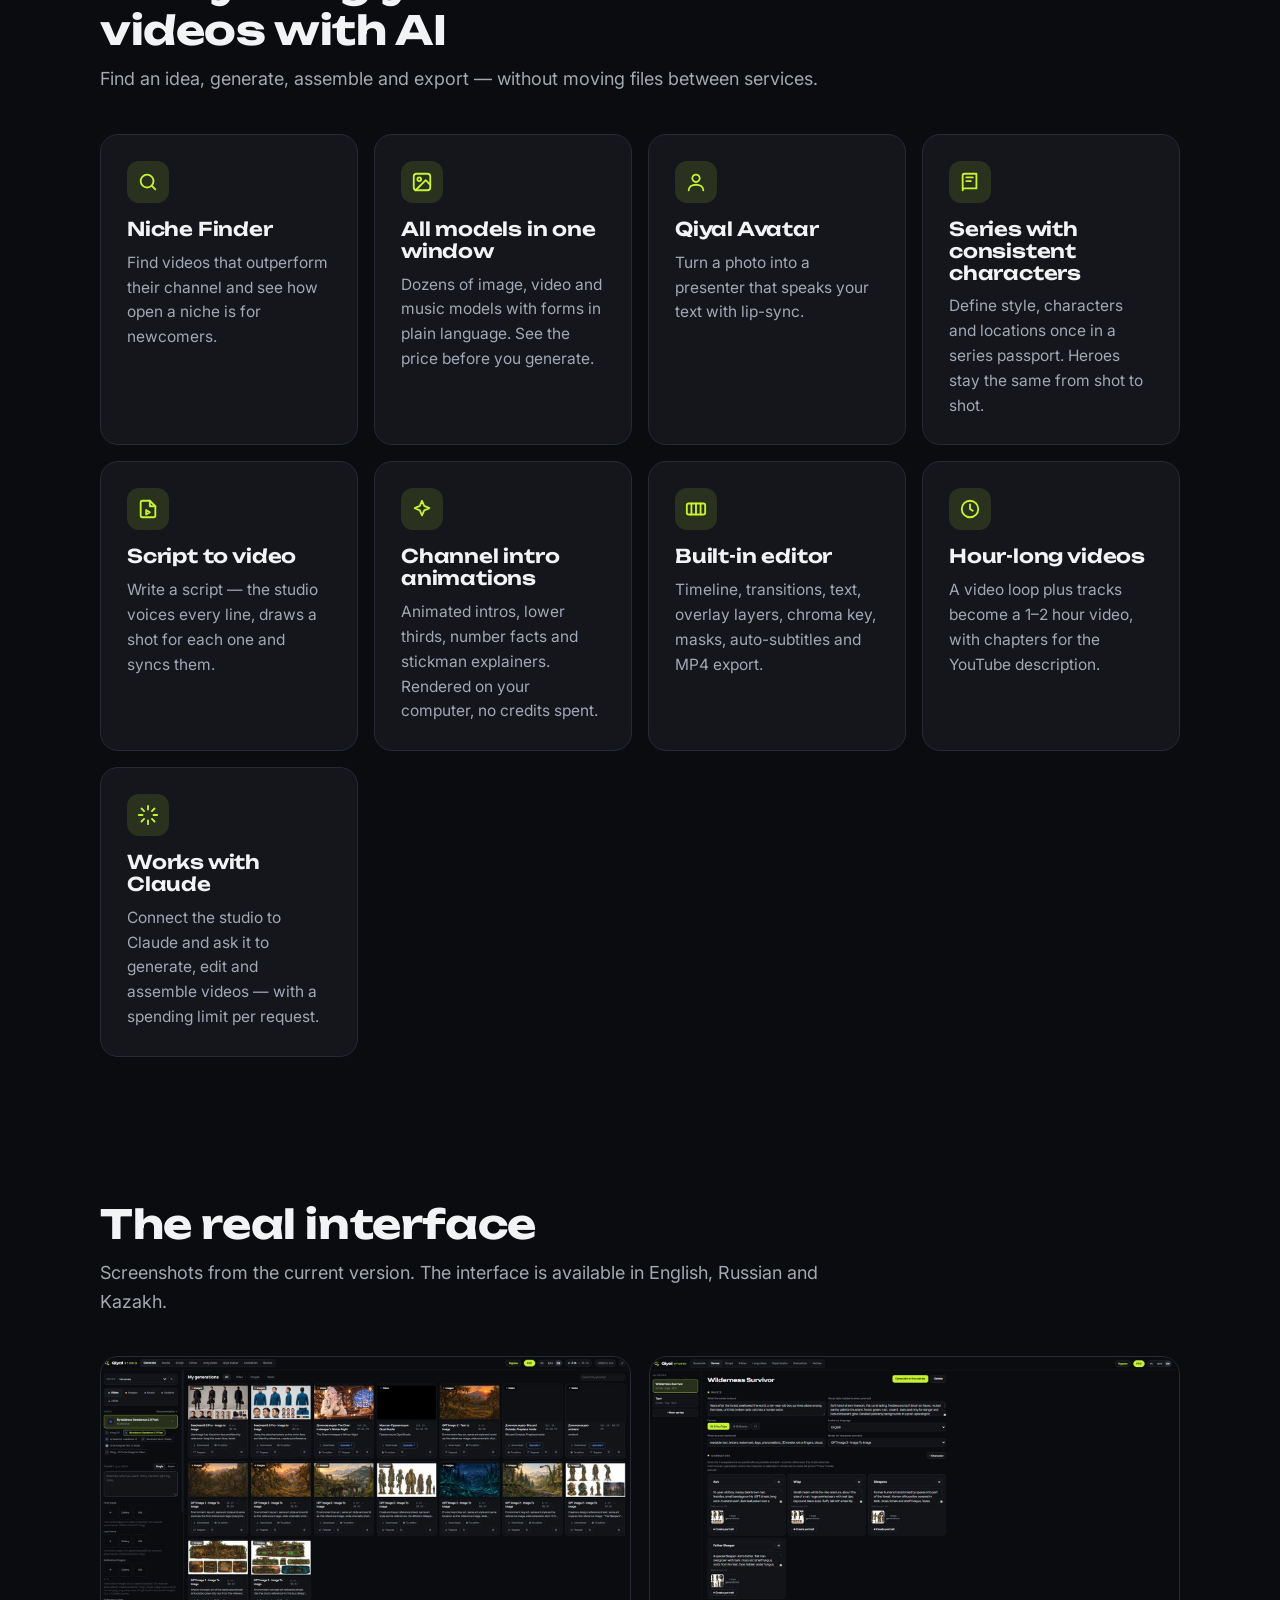
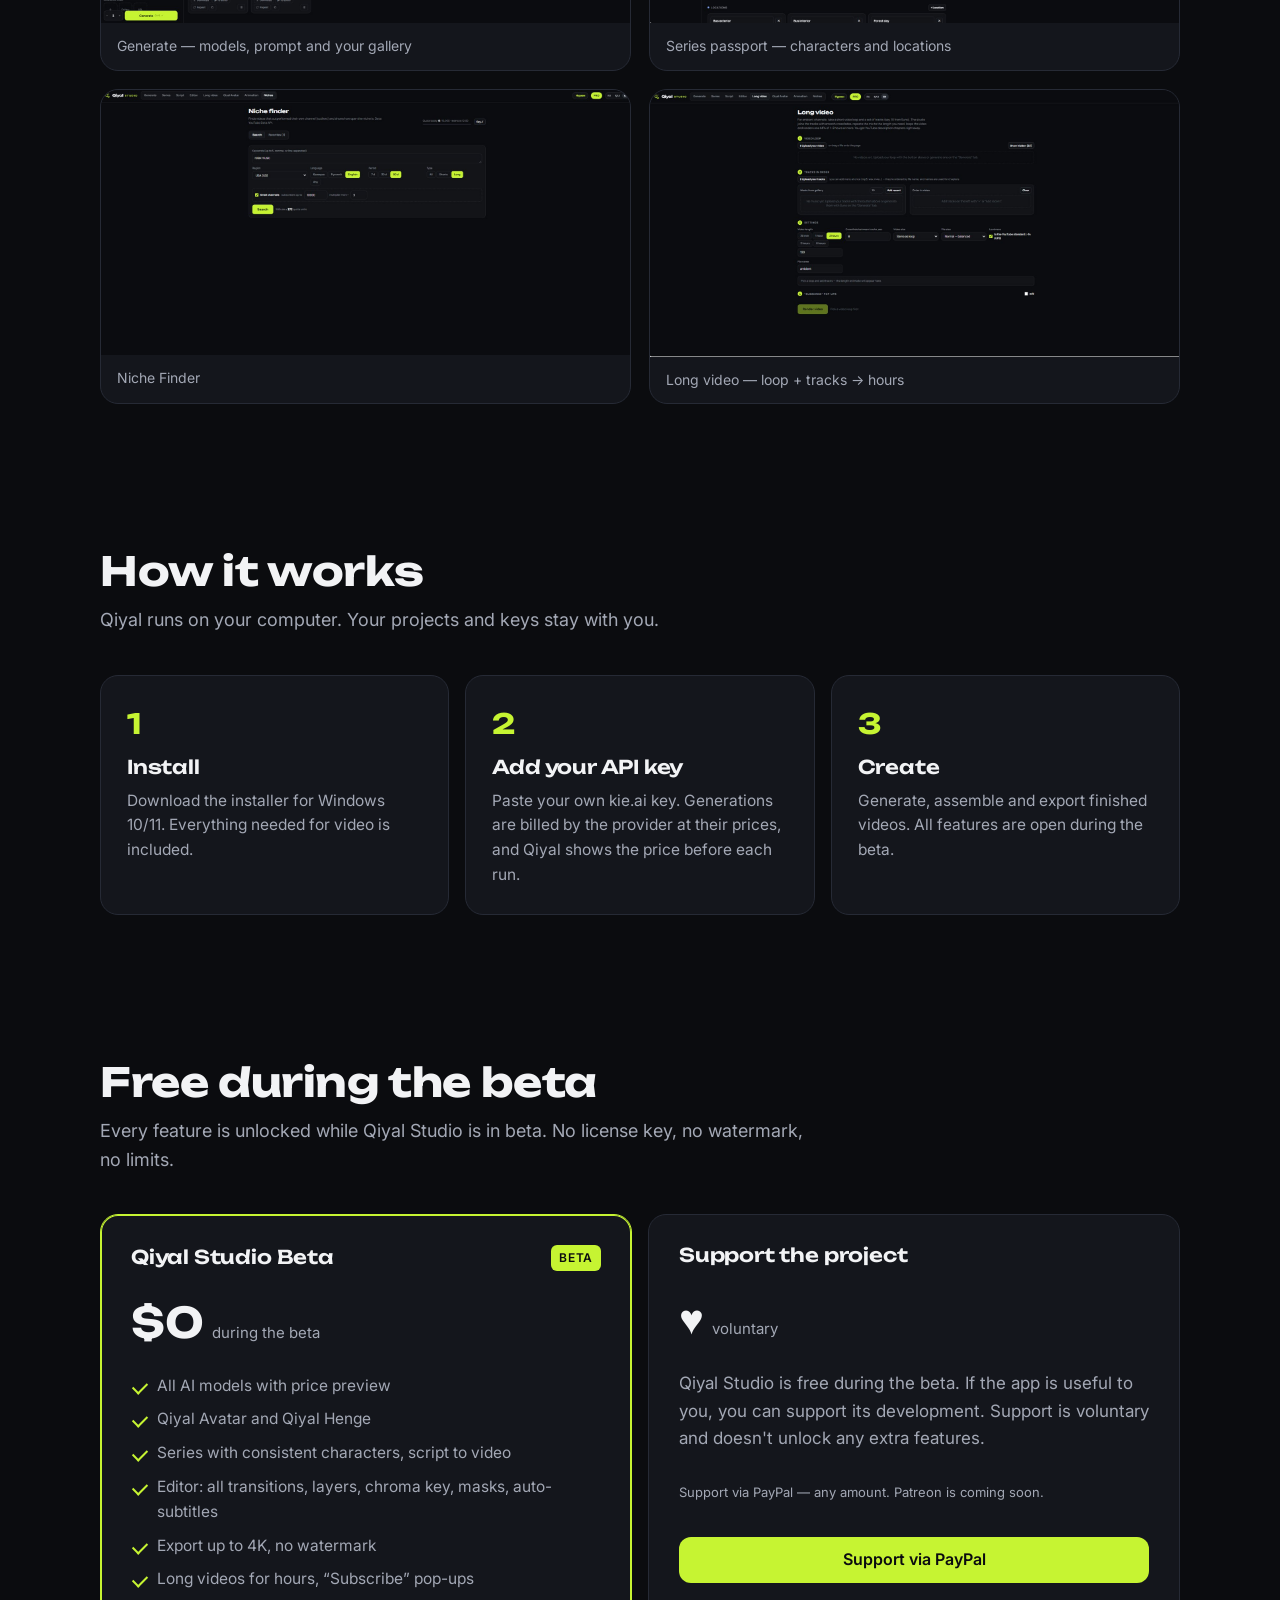
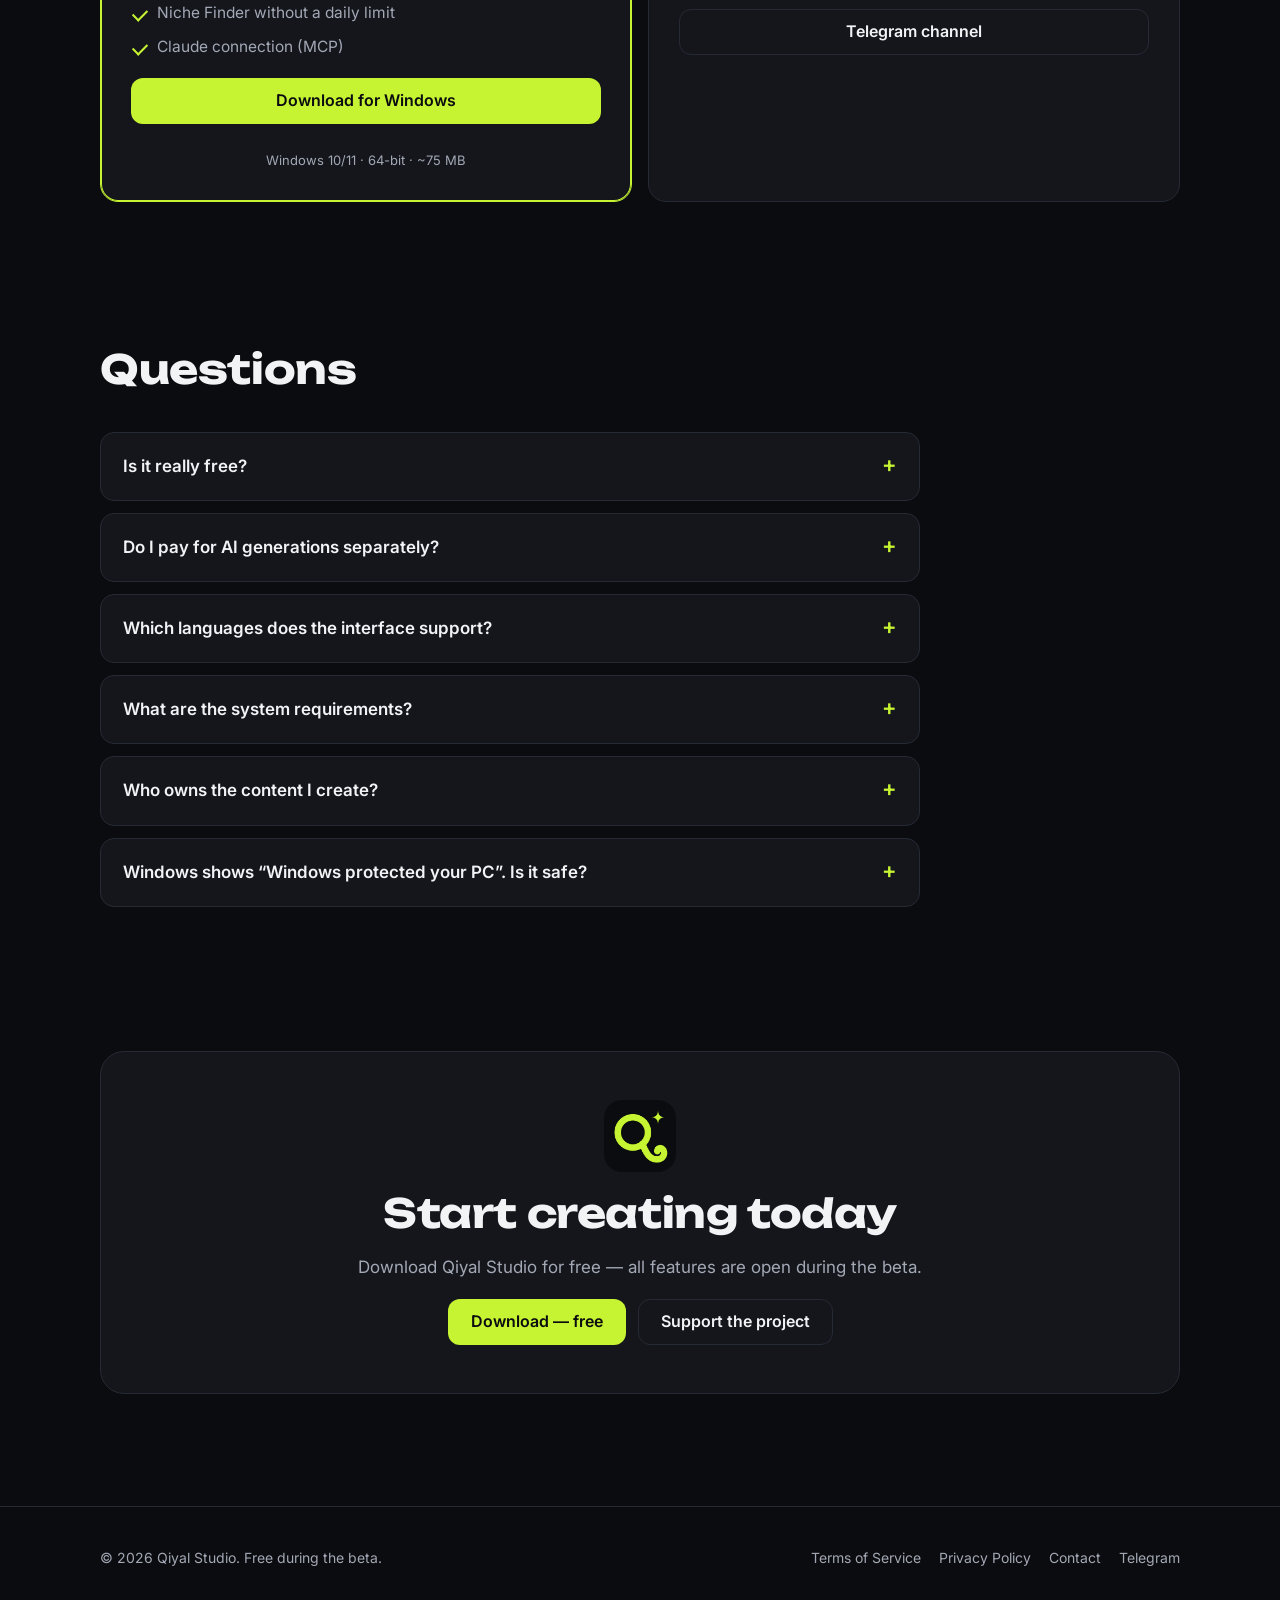
==== commit deef90e9: "Support via PayPal (paypal.me/qiyalstudio) on the pricing card; legal pages mention PayPal (EN/RU/KZ" ====
--- a/index.html
+++ b/index.html
@@ -49,7 +49,7 @@
  <div class="section-head"><h2>Free during the beta</h2><p>Every feature is unlocked while Qiyal Studio is in beta. No license key, no watermark, no limits.</p></div>
  <div class="plans" style="grid-template-columns:repeat(auto-fit,minmax(min(320px,100%),1fr))">
   <div class="plan featured"><div class="plan-top"><h3>Qiyal Studio Beta</h3><span class="tag">BETA</span></div><div class="price"><b>$0</b><span>during the beta</span></div><ul><li>All AI models with price preview</li><li>Qiyal Avatar and Qiyal Henge</li><li>Series with consistent characters, script to video</li><li>Editor: all transitions, layers, chroma key, masks, auto-subtitles</li><li>Export up to 4K, no watermark</li><li>Long videos for hours, “Subscribe” pop-ups</li><li>Niche Finder without a daily limit</li><li>Claude connection (MCP)</li></ul><a class="btn btn-primary" id="download" href="https://github.com/zhnurken/qiyal-site/releases/latest/download/QiyalStudio-Setup.exe" download>Download for Windows</a><p class="muted" style="font-size:13px;margin-top:8px;text-align:center">Windows 10/11 · 64-bit · ~75 MB</p></div>
-  <div class="plan" id="support"><div class="plan-top"><h3>Support the project</h3></div><div class="price"><b>♥</b><span>voluntary</span></div><p class="muted" style="margin:0 0 12px">Qiyal Studio is free during the beta. If the app is useful to you, you can support its development. Support is voluntary and doesn't unlock any extra features.</p><p class="muted" style="font-size:13px;margin:0 0 16px">Support links (Patreon) are coming soon — follow the Telegram channel for news.</p><a class="btn btn-ghost" href="https://t.me/qiyal_studio">Telegram channel</a></div>
+  <div class="plan" id="support"><div class="plan-top"><h3>Support the project</h3></div><div class="price"><b>♥</b><span>voluntary</span></div><p class="muted" style="margin:0 0 12px">Qiyal Studio is free during the beta. If the app is useful to you, you can support its development. Support is voluntary and doesn't unlock any extra features.</p><p class="muted" style="font-size:13px;margin:0 0 16px">Support via PayPal — any amount. Patreon is coming soon.</p><a class="btn btn-primary" href="https://paypal.me/qiyalstudio" target="_blank" rel="noopener">Support via PayPal</a><a class="btn btn-ghost" style="margin-top:8px" href="https://t.me/qiyal_studio">Telegram channel</a></div>
  </div>
 </div></section>
 
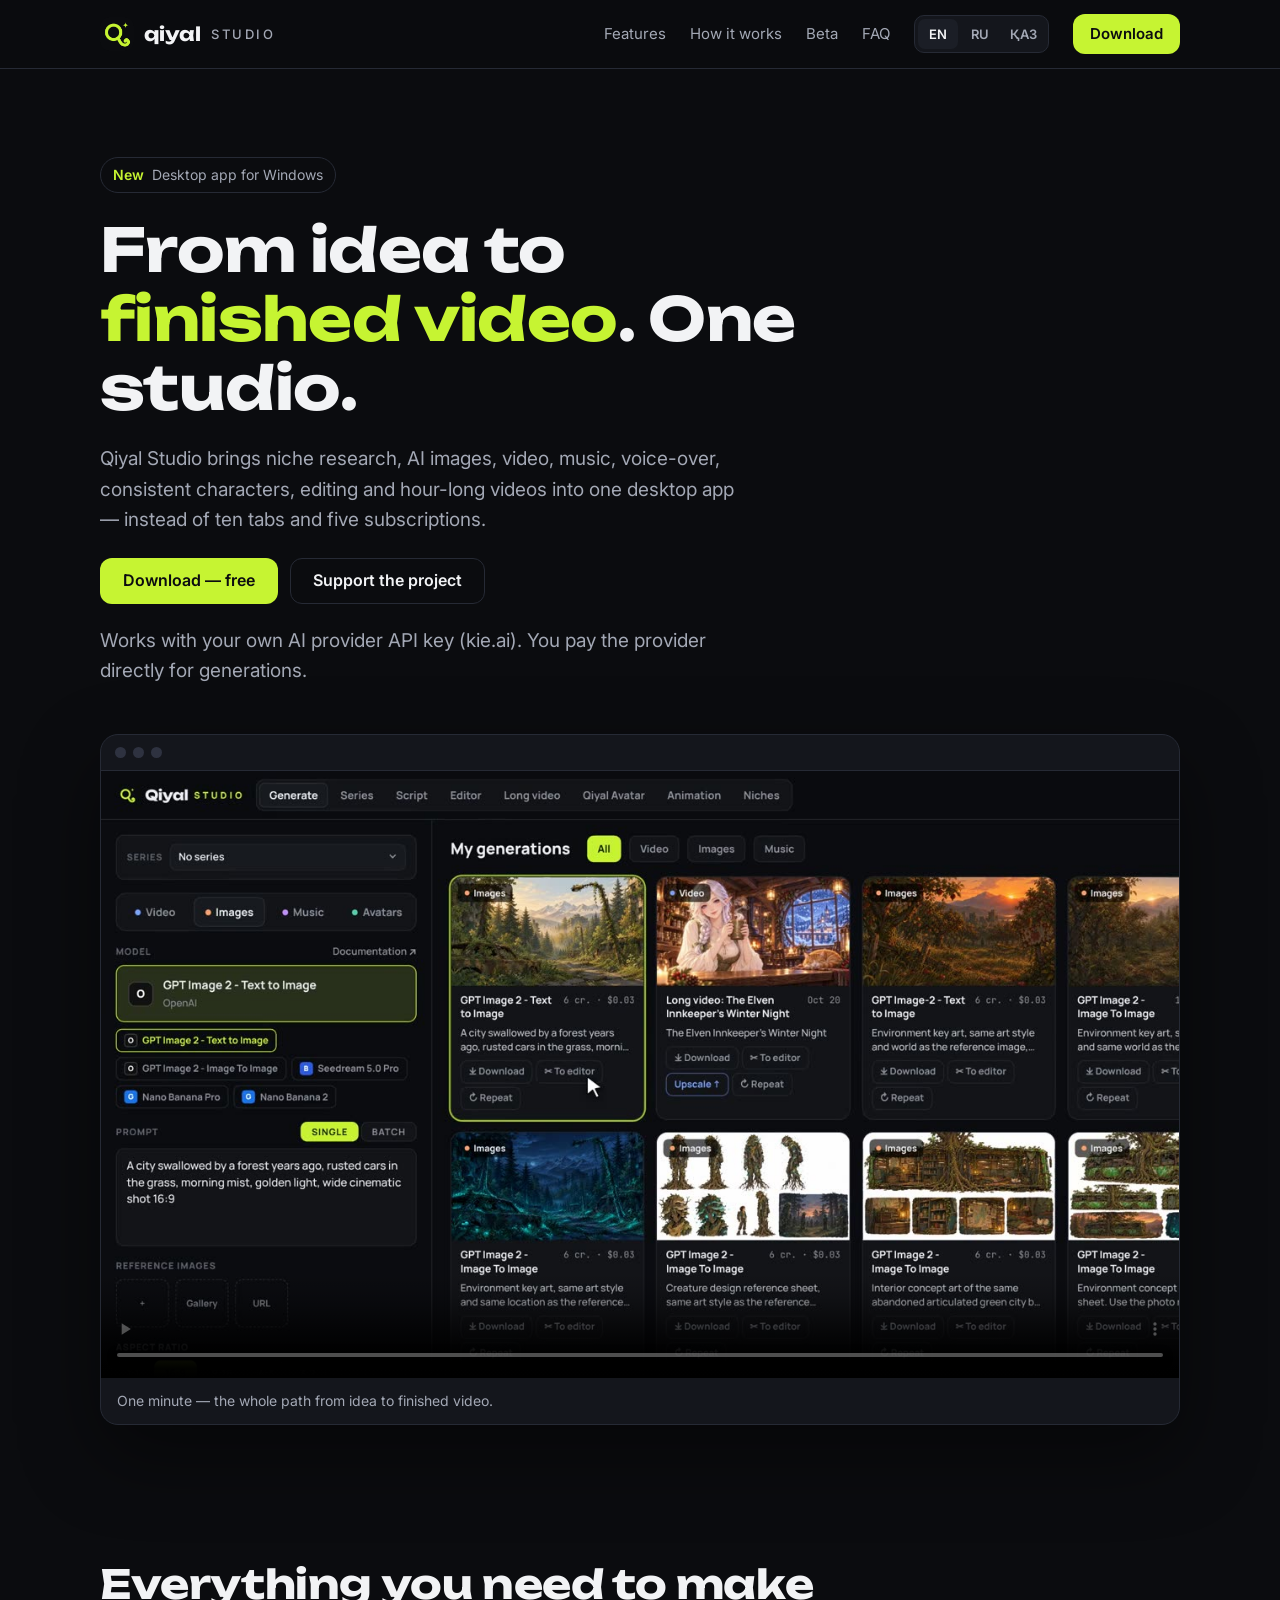
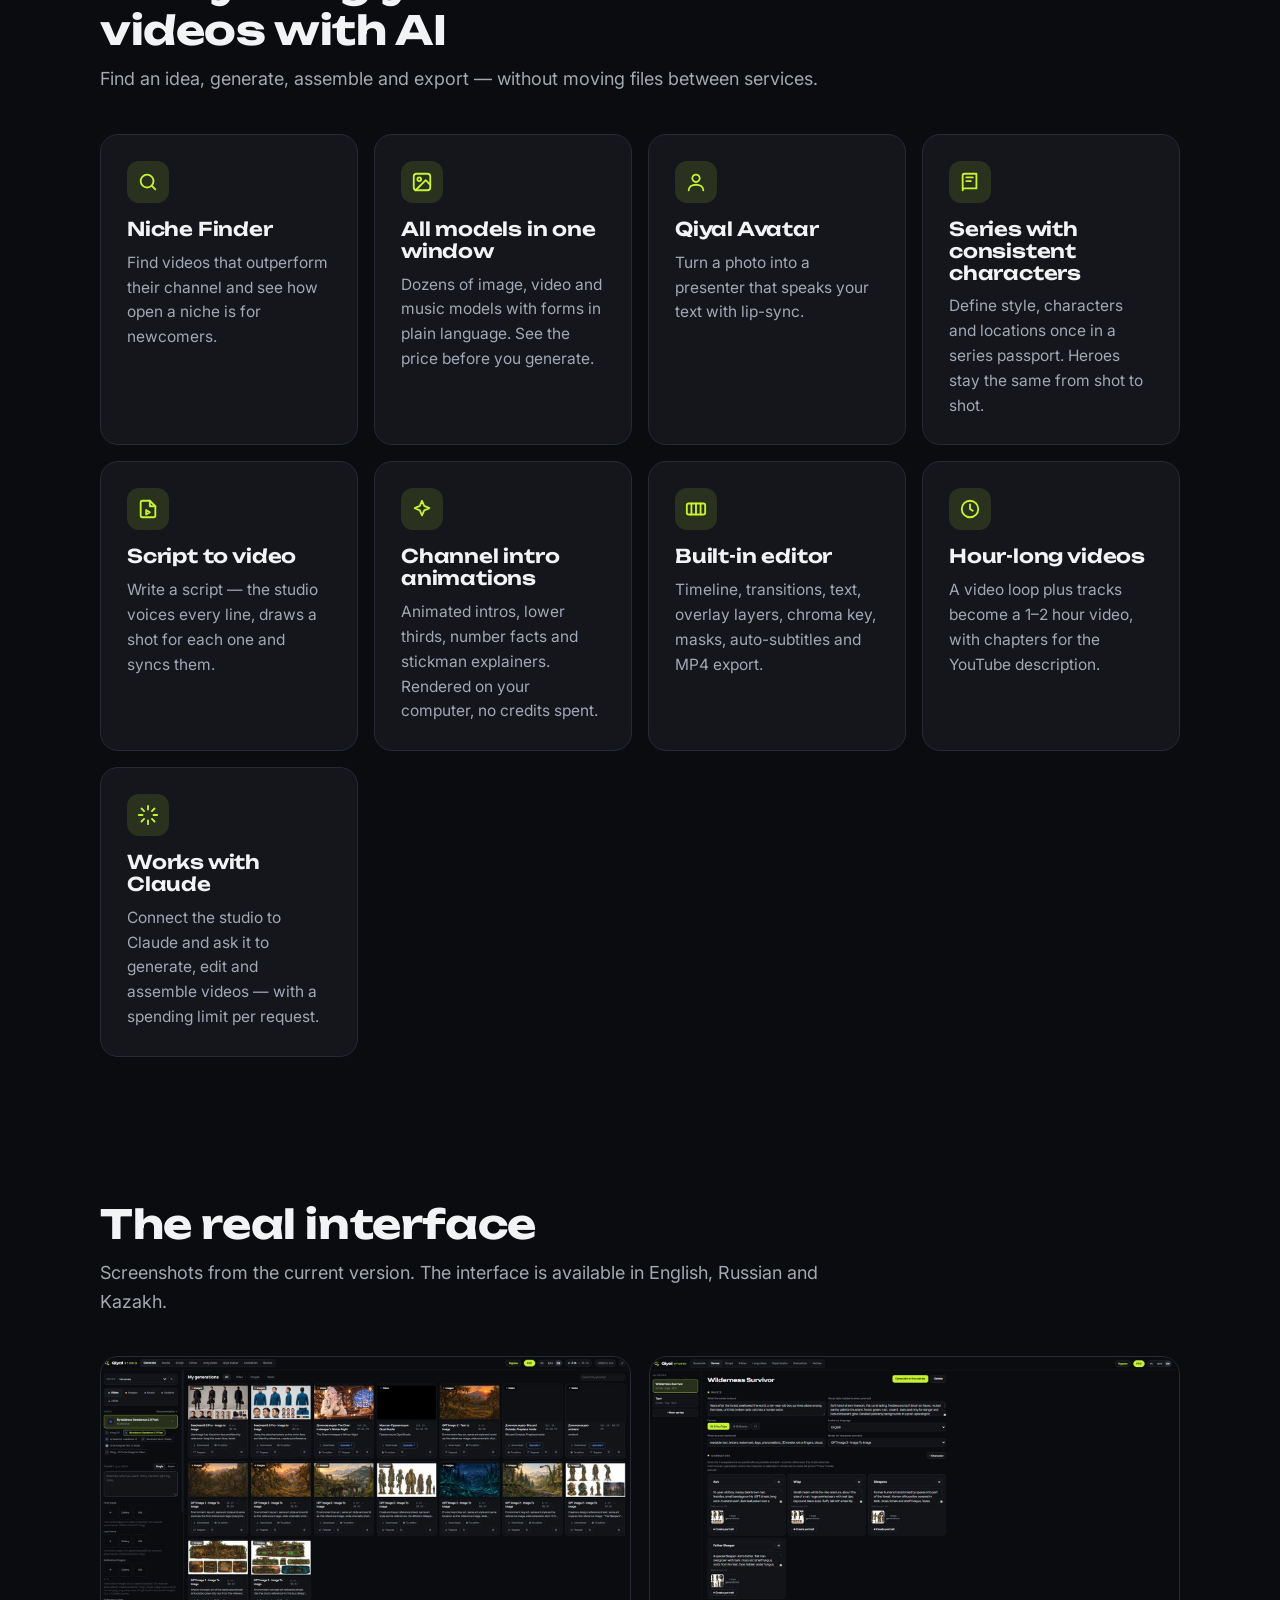
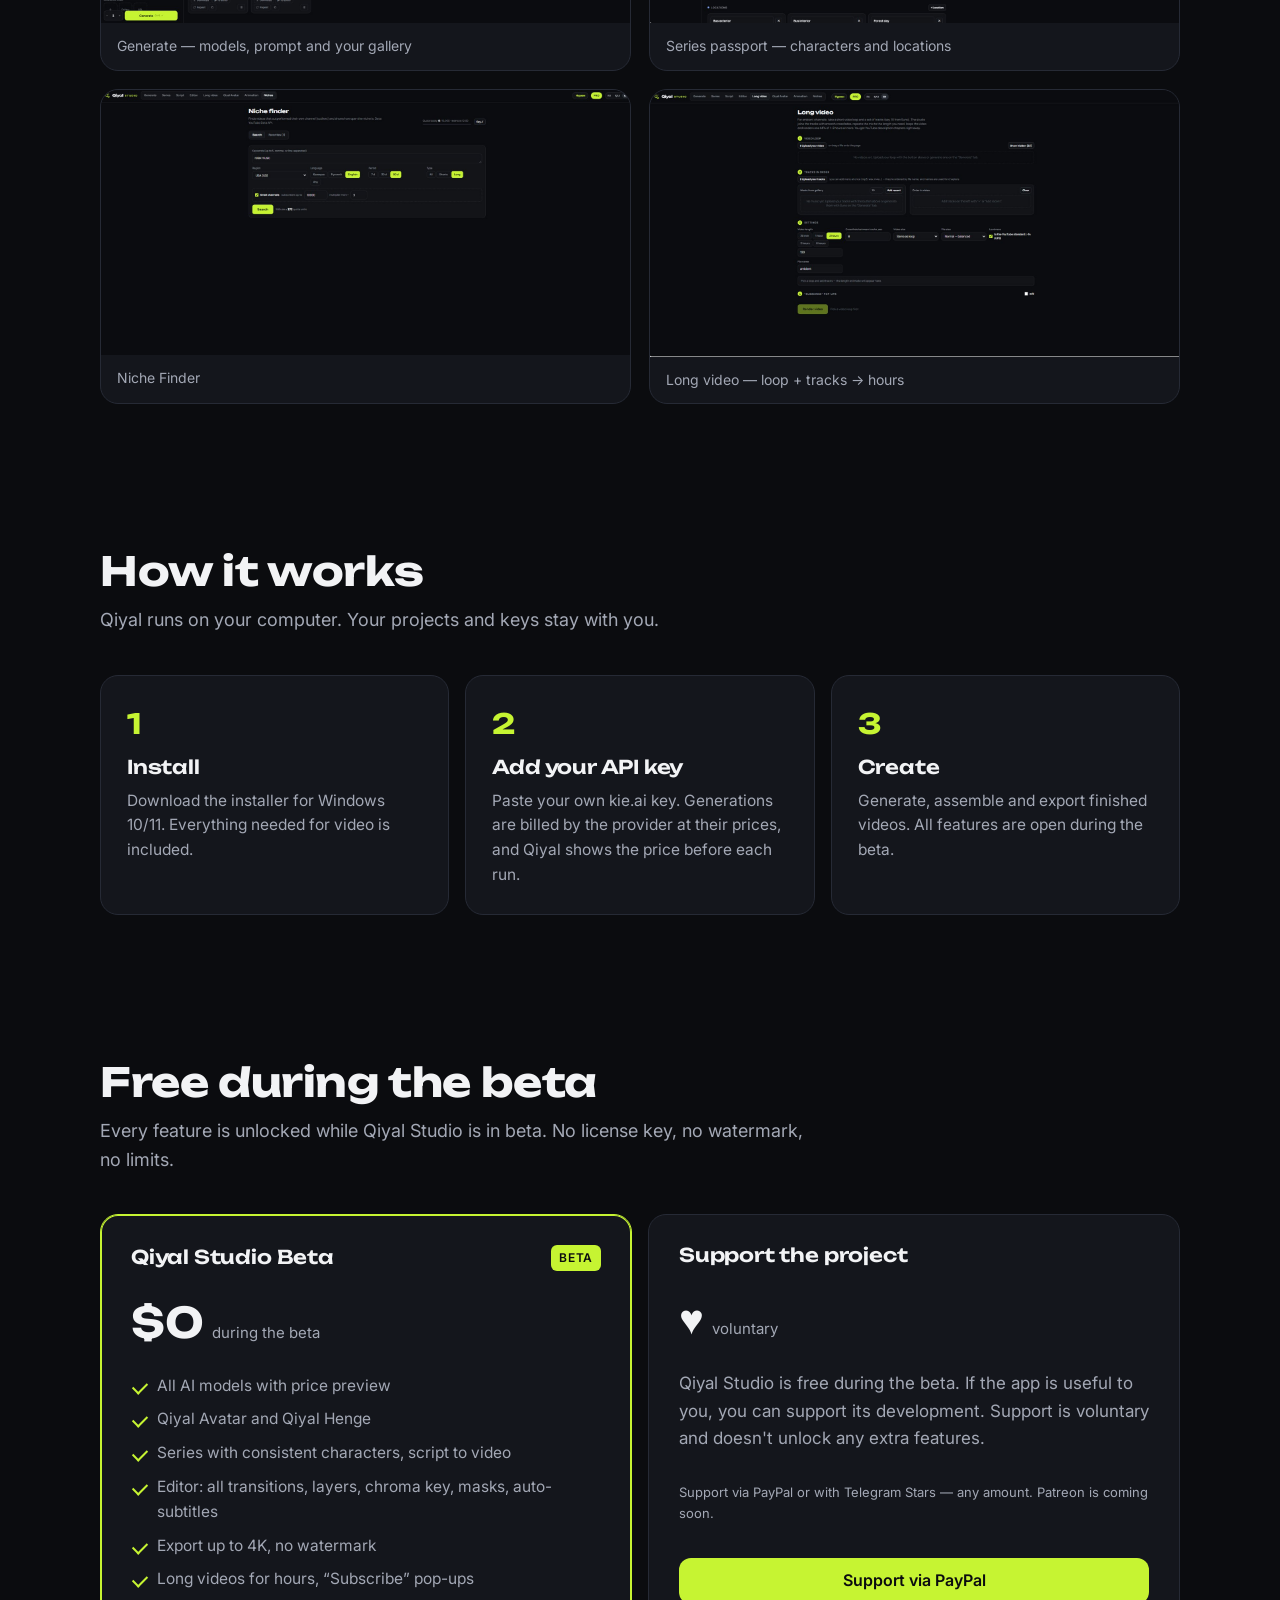
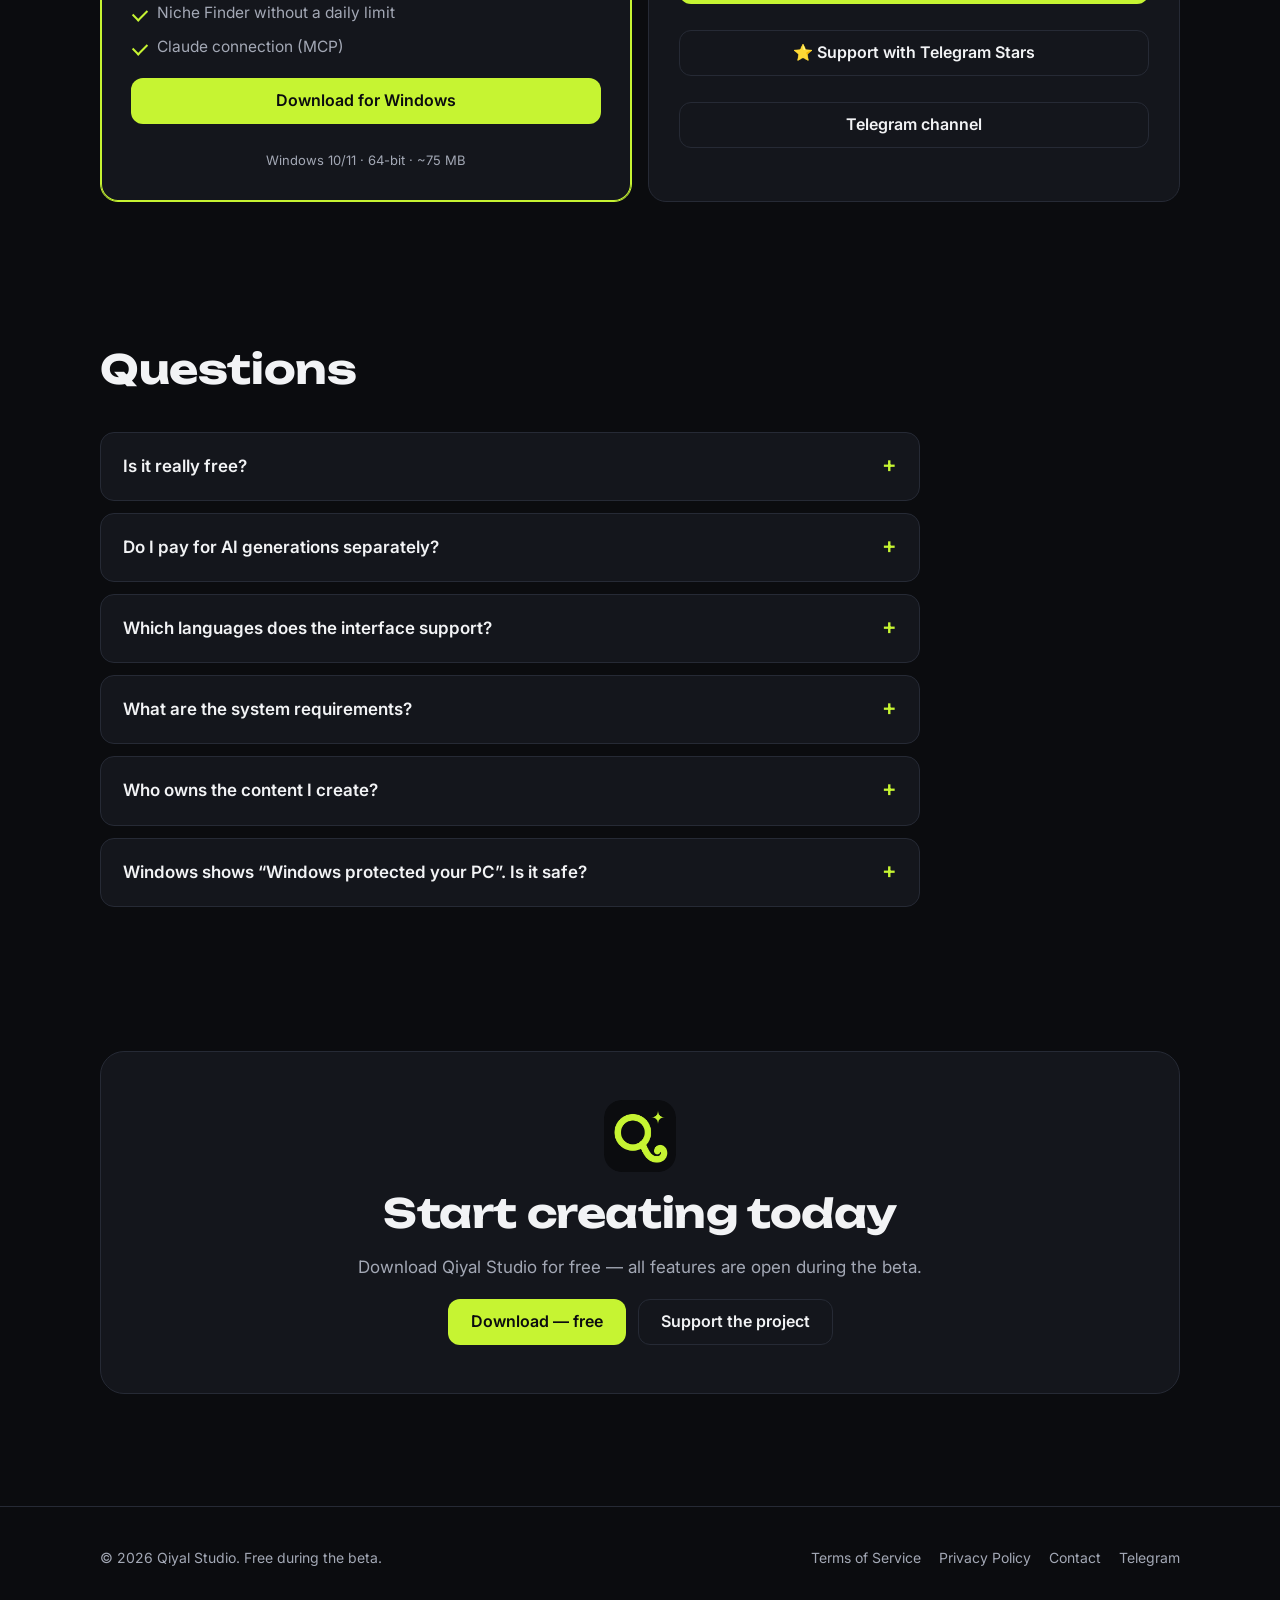
==== commit 5d67dfbd: "Support: Telegram Stars button (post t.me/qiyal_studio/13) Co-Authored-By: Claude Opus 5.5 <noreply@" ====
--- a/index.html
+++ b/index.html
@@ -49,7 +49,7 @@
  <div class="section-head"><h2>Free during the beta</h2><p>Every feature is unlocked while Qiyal Studio is in beta. No license key, no watermark, no limits.</p></div>
  <div class="plans" style="grid-template-columns:repeat(auto-fit,minmax(min(320px,100%),1fr))">
   <div class="plan featured"><div class="plan-top"><h3>Qiyal Studio Beta</h3><span class="tag">BETA</span></div><div class="price"><b>$0</b><span>during the beta</span></div><ul><li>All AI models with price preview</li><li>Qiyal Avatar and Qiyal Henge</li><li>Series with consistent characters, script to video</li><li>Editor: all transitions, layers, chroma key, masks, auto-subtitles</li><li>Export up to 4K, no watermark</li><li>Long videos for hours, “Subscribe” pop-ups</li><li>Niche Finder without a daily limit</li><li>Claude connection (MCP)</li></ul><a class="btn btn-primary" id="download" href="https://github.com/zhnurken/qiyal-site/releases/latest/download/QiyalStudio-Setup.exe" download>Download for Windows</a><p class="muted" style="font-size:13px;margin-top:8px;text-align:center">Windows 10/11 · 64-bit · ~75 MB</p></div>
-  <div class="plan" id="support"><div class="plan-top"><h3>Support the project</h3></div><div class="price"><b>♥</b><span>voluntary</span></div><p class="muted" style="margin:0 0 12px">Qiyal Studio is free during the beta. If the app is useful to you, you can support its development. Support is voluntary and doesn't unlock any extra features.</p><p class="muted" style="font-size:13px;margin:0 0 16px">Support via PayPal — any amount. Patreon is coming soon.</p><a class="btn btn-primary" href="https://paypal.me/qiyalstudio" target="_blank" rel="noopener">Support via PayPal</a><a class="btn btn-ghost" style="margin-top:8px" href="https://t.me/qiyal_studio">Telegram channel</a></div>
+  <div class="plan" id="support"><div class="plan-top"><h3>Support the project</h3></div><div class="price"><b>♥</b><span>voluntary</span></div><p class="muted" style="margin:0 0 12px">Qiyal Studio is free during the beta. If the app is useful to you, you can support its development. Support is voluntary and doesn't unlock any extra features.</p><p class="muted" style="font-size:13px;margin:0 0 16px">Support via PayPal or with Telegram Stars — any amount. Patreon is coming soon.</p><a class="btn btn-primary" href="https://paypal.me/qiyalstudio" target="_blank" rel="noopener">Support via PayPal</a><a class="btn btn-ghost" style="margin-top:8px" href="https://t.me/qiyal_studio/13" target="_blank" rel="noopener">⭐ Support with Telegram Stars</a><a class="btn btn-ghost" style="margin-top:8px" href="https://t.me/qiyal_studio">Telegram channel</a></div>
  </div>
 </div></section>
 
